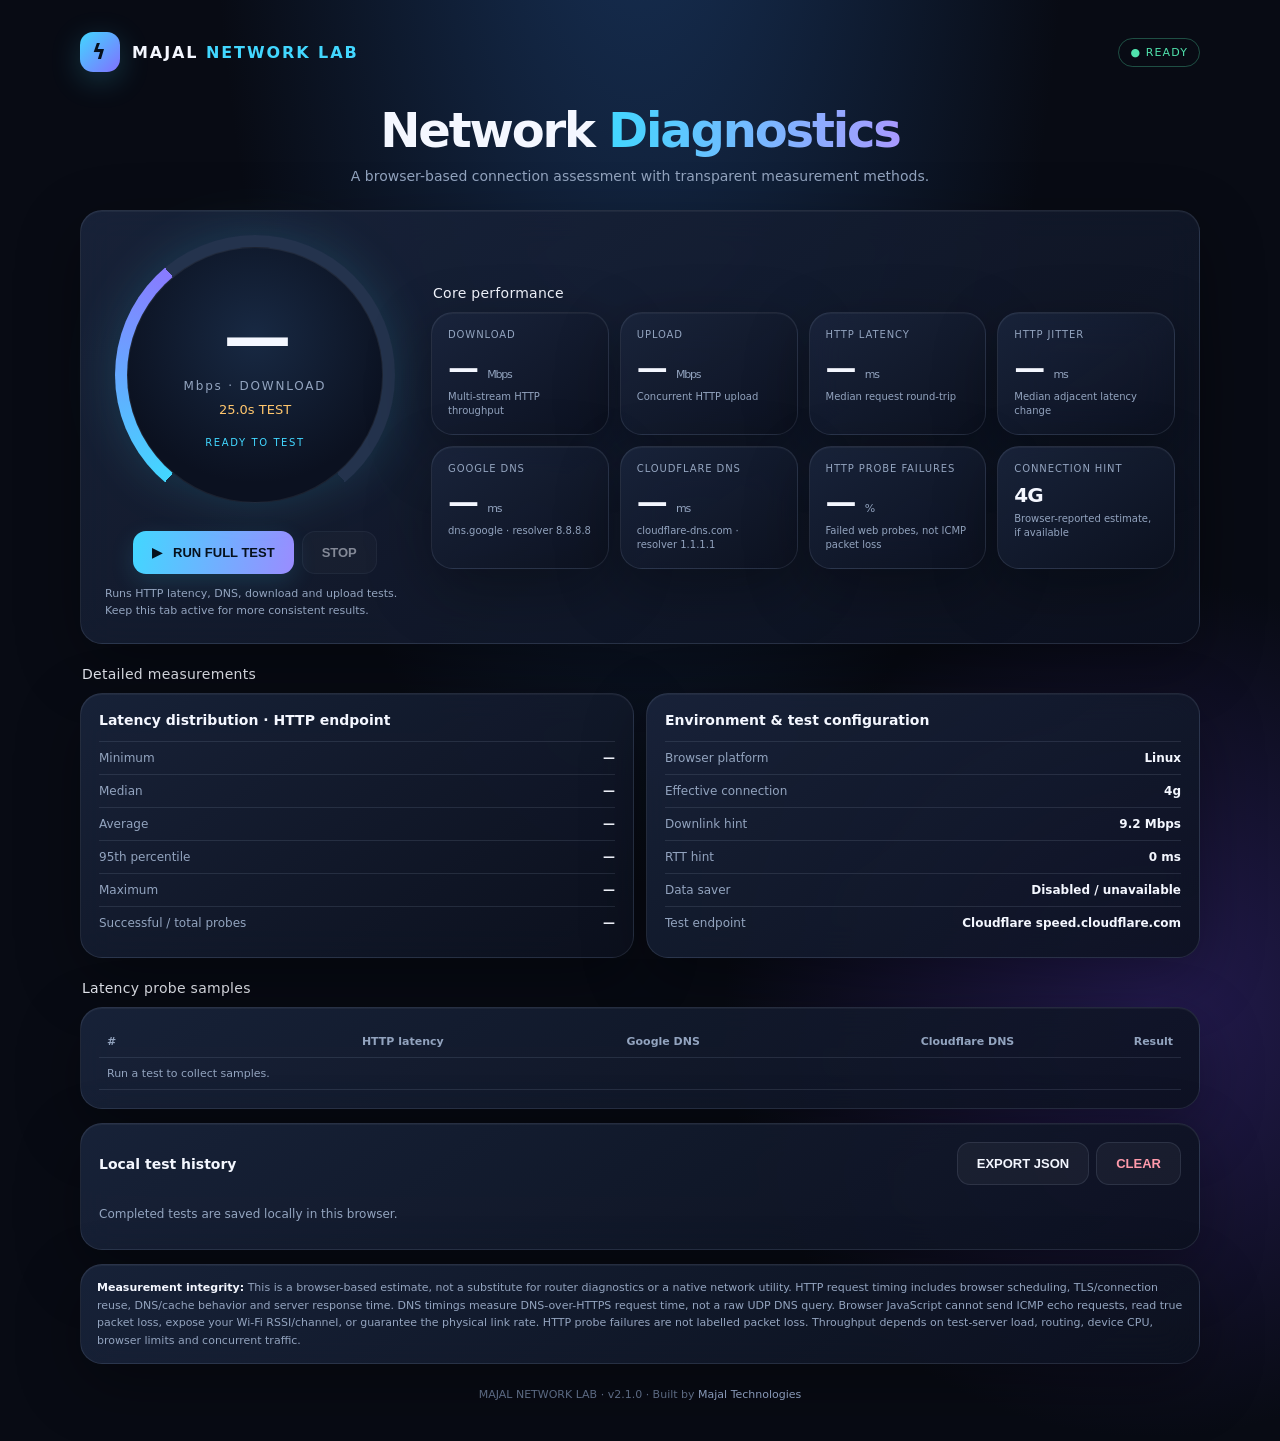
==== index.html @ b17b20c8 "Set full network test duration to 25 seconds" ====
<!doctype html>
<html lang="en">
<head>
<meta charset="utf-8">
<meta name="viewport" content="width=device-width,initial-scale=1">
<meta name="theme-color" content="#080b14">
<meta name="description" content="Advanced browser-based network diagnostics: throughput, HTTP latency, jitter, DNS response time and connection quality.">
<title>Majal Speedtest — Network Diagnostics</title>
<style>
:root{color-scheme:dark;--bg:#080b14;--panel:rgba(18,25,43,.82);--line:rgba(148,163,184,.16);--muted:#93a4bf;--white:#f4f7ff;--cyan:#42d7ff;--purple:#9b8cff;--green:#50e3ad;--amber:#ffc66d;--red:#ff7188}
*{box-sizing:border-box}body{margin:0;min-height:100vh;background:radial-gradient(ellipse at 50% -20%,#18335a 0,transparent 48%),radial-gradient(circle at 90% 70%,#241b50 0,transparent 28%),var(--bg);font-family:Inter,ui-sans-serif,system-ui,-apple-system,Segoe UI,sans-serif;color:var(--white);padding:24px 16px 40px}
main{max-width:1120px;margin:auto}.top{display:flex;align-items:center;justify-content:space-between;gap:16px;margin:8px 0 30px}.brand{display:flex;align-items:center;gap:12px;font-weight:850;letter-spacing:.12em}.logo{width:40px;height:40px;border-radius:13px;display:grid;place-items:center;background:linear-gradient(135deg,#42d7ff,#8170ff);color:#07101c;font-size:21px;box-shadow:0 8px 30px #42d7ff35}.status{font-size:11px;color:var(--green);border:1px solid #50e3ad50;border-radius:99px;padding:7px 11px;letter-spacing:.1em}
h1{text-align:center;font-size:clamp(28px,5vw,48px);letter-spacing:-.045em;margin:0}.sub{text-align:center;color:var(--muted);margin:10px 0 26px;font-size:14px}.glass{background:linear-gradient(145deg,rgba(26,37,61,.88),rgba(12,17,31,.86));border:1px solid var(--line);border-radius:22px;box-shadow:0 20px 65px #0005,inset 0 1px #ffffff0b;backdrop-filter:blur(18px)}
.hero{padding:24px;display:grid;grid-template-columns:300px 1fr;gap:26px;align-items:center}.meter-wrap{display:grid;place-items:center}.meter{width:min(100%,280px);aspect-ratio:1;border-radius:50%;padding:12px;background:conic-gradient(from 220deg,#42d7ff 0deg,#897aff 100deg,#24334d 100deg 280deg,transparent 280deg);position:relative;filter:drop-shadow(0 0 24px #42d7ff28)}.meter:before{content:"";position:absolute;inset:12px;border-radius:50%;background:radial-gradient(circle at 50% 35%,#182943,#0b1120 70%);border:1px solid #ffffff12}.meter-inner{position:absolute;inset:0;display:flex;flex-direction:column;align-items:center;justify-content:center;z-index:1}.speed{font-size:clamp(48px,8vw,68px);font-weight:800;letter-spacing:-.07em;line-height:1;font-variant-numeric:tabular-nums}.unit{color:var(--muted);font-size:12px;margin-top:8px;letter-spacing:.15em}.phase{color:var(--cyan);font-size:10px;letter-spacing:.16em;margin-top:20px;text-transform:uppercase}
button{border:0;cursor:pointer;border-radius:13px;padding:13px 19px;font-weight:800;font-size:13px;color:#06111d;background:linear-gradient(100deg,#42d7ff,#9a8cff);box-shadow:0 8px 25px #42d7ff24;transition:transform .2s,filter .2s}button:hover{transform:translateY(-2px);filter:brightness(1.08)}button:disabled{opacity:.5;cursor:wait;transform:none}.secondary{background:#ffffff0b;color:var(--white);border:1px solid var(--line);box-shadow:none}.danger{color:#ff9aab}.controls{text-align:center;margin-top:16px;display:flex;gap:8px;justify-content:center;flex-wrap:wrap}.hint{color:var(--muted);font-size:11px;margin-top:11px;line-height:1.55;max-width:300px}
.progress{height:5px;background:#ffffff10;border-radius:20px;overflow:hidden;margin-top:14px;display:none}.progress>i{display:block;height:100%;width:0;background:linear-gradient(90deg,var(--cyan),var(--purple));transition:width .15s}
.section-title{font-size:14px;margin:22px 2px 11px;letter-spacing:.02em}.metrics{display:grid;grid-template-columns:repeat(4,1fr);gap:11px}.metric{padding:16px}.metric-label{color:var(--muted);font-size:10px;letter-spacing:.09em;text-transform:uppercase}.metric-value{font-size:clamp(22px,3vw,31px);font-weight:760;letter-spacing:-.04em;margin-top:9px;font-variant-numeric:tabular-nums}.metric-unit{font-size:11px;color:var(--muted);font-weight:500}.metric-note{font-size:10px;color:var(--muted);margin-top:5px;line-height:1.4}
.grid2{display:grid;grid-template-columns:1fr 1fr;gap:12px}.panel{padding:18px}.panel h2{font-size:14px;margin:0 0 13px}.stat-row{display:flex;justify-content:space-between;gap:12px;padding:9px 0;border-top:1px solid var(--line);font-size:12px}.stat-row span{color:var(--muted)}.stat-row strong{text-align:right;font-variant-numeric:tabular-nums}
.table-wrap{overflow-x:auto}.samples{width:100%;border-collapse:collapse;font-size:11px;white-space:nowrap}.samples th,.samples td{text-align:right;padding:9px 8px;border-bottom:1px solid var(--line)}.samples th:first-child,.samples td:first-child{text-align:left}.samples th{color:var(--muted);font-weight:600}
.history{margin-top:14px;padding:18px}.history-head{display:flex;justify-content:space-between;align-items:center;gap:12px;margin-bottom:12px}.history h2{font-size:14px;margin:0}.history-row{display:grid;grid-template-columns:1.5fr repeat(4,1fr);gap:8px;padding:10px 0;border-top:1px solid var(--line);font-size:11px;color:var(--muted)}.history-row strong{color:var(--white);font-weight:650}.empty{color:var(--muted);font-size:12px;padding:10px 0}
.notice{padding:14px 16px;margin-top:14px;color:var(--muted);font-size:11px;line-height:1.6}.notice strong{color:var(--white)}footer{text-align:center;color:#687894;font-size:11px;margin-top:24px}footer a{color:#9baed0;text-decoration:none}
@media(max-width:820px){.hero{grid-template-columns:1fr}.meter{width:min(72vw,260px)}.metrics{grid-template-columns:repeat(2,1fr)}}@media(max-width:580px){body{padding:16px 11px 28px}.top{margin-bottom:22px}.hero{padding:18px 12px}.grid2{grid-template-columns:1fr}.history-row{grid-template-columns:1.2fr repeat(2,1fr)}.history-row span:nth-child(n+4){display:none}.metric{padding:13px}.status{font-size:9px}}
</style>
</head>
<body>
<main>
<header class="top"><div class="brand"><div class="logo">ϟ</div><span>MAJAL <span style="color:var(--cyan)">NETWORK LAB</span></span></div><div class="status" id="systemStatus">● READY</div></header>
<h1>Network <span style="background:linear-gradient(90deg,#42d7ff,#a99aff);background-clip:text;color:transparent">Diagnostics</span></h1>
<p class="sub">A browser-based connection assessment with transparent measurement methods.</p>
<section class="glass hero">
 <div class="meter-wrap"><div class="meter"><div class="meter-inner"><div class="speed" id="mainSpeed">—</div><div class="unit">Mbps · DOWNLOAD</div><div id="timerDisplay" style="font-size:13px;color:var(--amber);margin-top:9px;font-variant-numeric:tabular-nums">25.0s TEST</div><div class="phase" id="phase">READY TO TEST</div></div></div>
 <div class="controls"><button id="startBtn">▶ &nbsp; RUN FULL TEST</button><button class="secondary" id="stopBtn" disabled>STOP</button></div><div class="progress" id="progress"><i id="progressBar"></i></div><div class="hint" id="hint">Runs HTTP latency, DNS, download and upload tests. Keep this tab active for more consistent results.</div></div>
 <div><div class="section-title" style="margin-top:0">Core performance</div><div class="metrics">
  <div class="glass metric"><div class="metric-label">Download</div><div class="metric-value" id="download">— <span class="metric-unit">Mbps</span></div><div class="metric-note">Multi-stream HTTP throughput</div></div>
  <div class="glass metric"><div class="metric-label">Upload</div><div class="metric-value" id="upload">— <span class="metric-unit">Mbps</span></div><div class="metric-note">Concurrent HTTP upload</div></div>
  <div class="glass metric"><div class="metric-label">HTTP latency</div><div class="metric-value" id="latency">— <span class="metric-unit">ms</span></div><div class="metric-note">Median request round-trip</div></div>
  <div class="glass metric"><div class="metric-label">HTTP jitter</div><div class="metric-value" id="jitter">— <span class="metric-unit">ms</span></div><div class="metric-note">Median adjacent latency change</div></div>
  <div class="glass metric"><div class="metric-label">Google DNS</div><div class="metric-value" id="googleDns">— <span class="metric-unit">ms</span></div><div class="metric-note">dns.google · resolver 8.8.8.8</div></div>
  <div class="glass metric"><div class="metric-label">Cloudflare DNS</div><div class="metric-value" id="cloudDns">— <span class="metric-unit">ms</span></div><div class="metric-note">cloudflare-dns.com · resolver 1.1.1.1</div></div>
  <div class="glass metric"><div class="metric-label">HTTP probe failures</div><div class="metric-value" id="probeLoss">— <span class="metric-unit">%</span></div><div class="metric-note">Failed web probes, not ICMP packet loss</div></div>
  <div class="glass metric"><div class="metric-label">Connection hint</div><div class="metric-value" id="connection" style="font-size:20px">—</div><div class="metric-note">Browser-reported estimate, if available</div></div>
 </div></div>
</section>
<div class="section-title">Detailed measurements</div>
<div class="grid2">
 <section class="glass panel"><h2>Latency distribution · HTTP endpoint</h2>
  <div class="stat-row"><span>Minimum</span><strong id="latMin">—</strong></div><div class="stat-row"><span>Median</span><strong id="latMedian">—</strong></div><div class="stat-row"><span>Average</span><strong id="latAvg">—</strong></div><div class="stat-row"><span>95th percentile</span><strong id="latP95">—</strong></div><div class="stat-row"><span>Maximum</span><strong id="latMax">—</strong></div><div class="stat-row"><span>Successful / total probes</span><strong id="probeCount">—</strong></div>
 </section>
 <section class="glass panel"><h2>Environment & test configuration</h2>
  <div class="stat-row"><span>Browser platform</span><strong id="platform">—</strong></div><div class="stat-row"><span>Effective connection</span><strong id="effectiveType">—</strong></div><div class="stat-row"><span>Downlink hint</span><strong id="downlinkHint">—</strong></div><div class="stat-row"><span>RTT hint</span><strong id="rttHint">—</strong></div><div class="stat-row"><span>Data saver</span><strong id="saveData">—</strong></div><div class="stat-row"><span>Test endpoint</span><strong>Cloudflare speed.cloudflare.com</strong></div>
 </section>
</div>
<div class="section-title">Latency probe samples</div>
<section class="glass panel table-wrap"><table class="samples"><thead><tr><th>#</th><th>HTTP latency</th><th>Google DNS</th><th>Cloudflare DNS</th><th>Result</th></tr></thead><tbody id="sampleRows"><tr><td colspan="5" style="text-align:left;color:var(--muted)">Run a test to collect samples.</td></tr></tbody></table></section>
<section class="glass history"><div class="history-head"><h2>Local test history</h2><div style="display:flex;gap:7px;flex-wrap:wrap"><button class="secondary" id="exportBtn">EXPORT JSON</button><button class="secondary danger" id="clearHistory">CLEAR</button></div></div><div id="historyList" class="empty">Completed tests are saved locally in this browser.</div></section>
<div class="glass notice"><strong>Measurement integrity:</strong> This is a browser-based estimate, not a substitute for router diagnostics or a native network utility. HTTP request timing includes browser scheduling, TLS/connection reuse, DNS/cache behavior and server response time. DNS timings measure DNS-over-HTTPS request time, not a raw UDP DNS query. Browser JavaScript cannot send ICMP echo requests, read true packet loss, expose your Wi-Fi RSSI/channel, or guarantee the physical link rate. HTTP probe failures are not labelled packet loss. Throughput depends on test-server load, routing, device CPU, browser limits and concurrent traffic.</div>
<footer>MAJAL NETWORK LAB · v2.1.0 · Built by <a href="https://github.com/Burhanuddin-Majal-1">Majal Technologies</a></footer>
</main>
<script>
'use strict';
const $=id=>document.getElementById(id);
const CF='https://speed.cloudflare.com';
const GOOGLE='https://dns.google/resolve?name=google.com&type=A';
const CLOUDFLARE_DNS='https://cloudflare-dns.com/dns-query?name=google.com&type=A';
const HISTORY_KEY='majal-speedtest-history-v2';
let activeController=null, running=false, latestReport=null;
const number=n=>Number.isFinite(n)?(n>=100?n.toFixed(0):n.toFixed(2)):'—';
const ms=n=>Number.isFinite(n)?number(n)+' ms':'—';
function metric(id,n,unit){$(id).innerHTML=number(n)+' <span class="metric-unit">'+unit+'</span>'}
function setPhase(s){$('phase').textContent=s}
function setProgress(p){$('progress').style.display='block';$('progressBar').style.width=Math.max(0,Math.min(100,p))+'%'}
function percentile(values,p){if(!values.length)return NaN;const a=[...values].sort((x,y)=>x-y);const pos=(a.length-1)*p;const lo=Math.floor(pos),hi=Math.ceil(pos);return a[lo]+(a[hi]-a[lo])*(pos-lo)}
function stats(values){if(!values.length)return {min:NaN,median:NaN,avg:NaN,p95:NaN,max:NaN};return {min:Math.min(...values),median:percentile(values,.5),avg:values.reduce((a,b)=>a+b,0)/values.length,p95:percentile(values,.95),max:Math.max(...values)}}
function jitterOf(values){if(values.length<2)return NaN;const diffs=values.slice(1).map((v,i)=>Math.abs(v-values[i]));return percentile(diffs,.5)}
function timeoutSignal(parent,msLimit){const c=new AbortController();const t=setTimeout(()=>c.abort(new Error('Request timed out')),msLimit);if(parent){if(parent.aborted)c.abort(parent.reason);else parent.addEventListener('abort',()=>c.abort(parent.reason),{once:true})}return {signal:c.signal,clear:()=>clearTimeout(t)}}
async function timedFetch(url,options={},parentSignal=null,limit=12000){const guard=timeoutSignal(parentSignal,limit);const start=performance.now();try{const response=await fetch(url,{...options,signal:guard.signal,cache:'no-store'});return {response,elapsed:performance.now()-start}}finally{guard.clear()}}
async function httpProbe(signal){const {response,elapsed}=await timedFetch(CF+'/__down?bytes=0&cacheBust='+crypto.randomUUID(),{},signal,10000);if(!response.ok)throw new Error('HTTP probe returned '+response.status);await response.arrayBuffer();return elapsed}
async function dnsProbe(base,signal){const headers=base===CLOUDFLARE_DNS?{'Accept':'application/dns-json'}:{'Accept':'application/dns-json'};const url=base+'&random='+crypto.randomUUID();const {response,elapsed}=await timedFetch(url,{headers},signal,12000);if(!response.ok)throw new Error('DNS-over-HTTPS returned '+response.status);const data=await response.json();if(typeof data.Status!=='number'&& !Array.isArray(data.Answer))throw new Error('Invalid DNS response');return elapsed}
const TEST_PLAN=[{name:'LATENCY + DNS',ms:5000,progress:20},{name:'DOWNLOAD',ms:10000,progress:60},{name:'UPLOAD',ms:10000,progress:100}];
function delay(ms,signal){return new Promise((resolve,reject)=>{const timer=setTimeout(resolve,ms);if(signal){if(signal.aborted){clearTimeout(timer);reject(signal.reason||new Error('Stopped'))}else signal.addEventListener('abort',()=>{clearTimeout(timer);reject(signal.reason||new Error('Stopped'))},{once:true})}})}
async function fixedWindow(ms,parentSignal,task){
 const phaseController=new AbortController();
 const onParentAbort=()=>phaseController.abort(parentSignal.reason||new Error('Stopped'));
 if(parentSignal.aborted)onParentAbort();else parentSignal.addEventListener('abort',onParentAbort,{once:true});
 const started=performance.now(),deadline=started+ms;
 const work=Promise.resolve().then(()=>task(phaseController.signal,deadline));
 let workError=null,workResult=null;
 work.then(v=>{workResult=v},e=>{workError=e});
 try{await delay(ms,parentSignal)}catch(e){phaseController.abort(e);parentSignal.removeEventListener('abort',onParentAbort);throw e}
 phaseController.abort(new Error('Measurement window ended'));
 await Promise.race([work.then(()=>{},e=>{workError=e}),delay(1200).catch(()=>{})]);
 parentSignal.removeEventListener('abort',onParentAbort);
 if(workError&&!phaseController.signal.aborted)throw workError;
 return {result:workResult,elapsed:performance.now()-started,deadline};
}
async function latencyWindow(signal,deadline){
 const rows=[],http=[],google=[],cloudflare=[];let attempted=0,failed=0,index=0;
 while(performance.now()<deadline&&!signal.aborted){
  const row={index:++index,http:NaN,google:NaN,cloudflare:NaN,ok:true};attempted++;
  try{row.http=await httpProbe(signal);http.push(row.http)}catch(e){if(signal.aborted)break;row.ok=false;failed++}
  if(signal.aborted||performance.now()>=deadline){rows.push(row);break}
  if(index%2===1){try{row.google=await dnsProbe(GOOGLE,signal);google.push(row.google)}catch(e){if(signal.aborted)break}}
  else{try{row.cloudflare=await dnsProbe(CLOUDFLARE_DNS,signal);cloudflare.push(row.cloudflare)}catch(e){if(signal.aborted)break}}
  rows.push(row);setProgress(5+Math.min(1,(performance.now()-(deadline-5000))/5000)*15);
  $('hint').textContent='Collecting HTTP and DNS samples · '+rows.length+' completed';
 }
 return {rows,http,google,cloudflare,failed,total:attempted};
}
async function downloadWindow(signal){
 const streams=3;let received=0,last=performance.now(),lastBytes=0;
 const tasks=Array.from({length:streams},async()=>{
  const response=await fetch(CF+'/__down?bytes=1000000000&cacheBust='+crypto.randomUUID(),{cache:'no-store',signal});
  if(!response.ok)throw new Error('Download endpoint returned '+response.status);
  if(!response.body)throw new Error('Streaming response unavailable');
  const reader=response.body.getReader();
  try{while(!signal.aborted){const {done,value}=await reader.read();if(done)break;received+=value.byteLength;const now=performance.now();if(now-last>=200){$('mainSpeed').textContent=number((received-lastBytes)*8/(now-last)/1000);last=now;lastBytes=received;}}}
  finally{if(signal.aborted)try{await reader.cancel()}catch{}}
 });
 const results=await Promise.allSettled(tasks);
 const errors=results.filter(x=>x.status==='rejected');
 if(errors.length===streams)throw errors[0].reason;
 return {mbps:received*8/10_000_000,bytes:received,seconds:10,streams,partial:true};
}
async function uploadWindow(signal){
 const streams=3,chunkBytes=256_000;let acknowledged=0;
 const payload=new Blob([new Uint8Array(chunkBytes)]);
 const tasks=Array.from({length:streams},async()=>{
  while(!signal.aborted){
   const response=await fetch(CF+'/__up?cacheBust='+crypto.randomUUID(),{method:'POST',body:payload,cache:'no-store',signal});
   if(!response.ok)throw new Error('Upload endpoint returned '+response.status);
   await response.arrayBuffer();acknowledged+=chunkBytes;
  }
 });
 const results=await Promise.allSettled(tasks);
 const errors=results.filter(x=>x.status==='rejected'&&!signal.aborted);
 if(errors.length===streams)throw errors[0].reason;
 return {mbps:acknowledged*8/10_000_000,bytes:acknowledged,seconds:10,streams,partial:true};
}
function updateEnvironment(){const c=navigator.connection||navigator.mozConnection||navigator.webkitConnection;$('platform').textContent=navigator.userAgentData?.platform||navigator.platform||'Not exposed';$('effectiveType').textContent=c?.effectiveType||'Not exposed';$('downlinkHint').textContent=Number.isFinite(c?.downlink)?c.downlink+' Mbps':'Not exposed';$('rttHint').textContent=Number.isFinite(c?.rtt)?c.rtt+' ms':'Not exposed';$('saveData').textContent=c?.saveData?'Enabled':'Disabled / unavailable';$('connection').textContent=c?.effectiveType?.toUpperCase()||'Unavailable';}
function renderSamples(rows){$('sampleRows').replaceChildren();rows.forEach(r=>{const tr=document.createElement('tr');[r.index,Number.isFinite(r.http)?ms(r.http):'Failed',Number.isFinite(r.google)?ms(r.google):'—',Number.isFinite(r.cloudflare)?ms(r.cloudflare):'—',r.ok?'OK':'HTTP error'].forEach(v=>{const td=document.createElement('td');td.textContent=v;tr.append(td)});$('sampleRows').append(tr)});}
function safeHistory(){try{const v=JSON.parse(localStorage.getItem(HISTORY_KEY)||'[]');return Array.isArray(v)?v.filter(x=>x&&typeof x.date==='string').slice(0,10):[]}catch{return []}}
function renderHistory(){const list=safeHistory();$('historyList').replaceChildren();if(!list.length){$('historyList').textContent='Completed tests are saved locally in this browser.';return}list.forEach(x=>{const row=document.createElement('div');row.className='history-row';[x.date,number(x.download)+' Mbps',number(x.upload)+' Mbps',ms(x.latency),number(x.probeFailureRate)+'% failed'].forEach((v,i)=>{const el=document.createElement(i?'strong':'span');el.textContent=v;row.append(el)});$('historyList').append(row)})}
function saveReport(report){const list=safeHistory();list.unshift({date:new Date().toLocaleString(),download:report.download.mbps,upload:report.upload.mbps,latency:report.httpStats.median,probeFailureRate:report.probeFailureRate});try{localStorage.setItem(HISTORY_KEY,JSON.stringify(list.slice(0,10)))}catch{}renderHistory()}
function renderReport(r){metric('download',r.download.mbps,'Mbps');metric('upload',r.upload.mbps,'Mbps');metric('latency',r.httpStats.median,'ms');metric('jitter',r.httpJitter,'ms');metric('googleDns',r.googleStats.median,'ms');metric('cloudDns',r.cloudflareStats.median,'ms');metric('probeLoss',r.probeFailureRate,'%');$('latMin').textContent=ms(r.httpStats.min);$('latMedian').textContent=ms(r.httpStats.median);$('latAvg').textContent=ms(r.httpStats.avg);$('latP95').textContent=ms(r.httpStats.p95);$('latMax').textContent=ms(r.httpStats.max);$('probeCount').textContent=(r.httpStats.samples)+' / '+r.probes.total;$('probeCount').textContent=(r.probes.total-r.probes.failed)+' / '+r.probes.total;renderSamples(r.probes.rows)}
function makeReport(probes,download,upload){const httpStats=stats(probes.http),googleStats=stats(probes.google),cloudflareStats=stats(probes.cloudflare);return {timestamp:new Date().toISOString(),download,upload,httpStats:{...httpStats,samples:probes.http.length},googleStats,cloudflareStats,httpJitter:jitterOf(probes.http),probeFailureRate:probes.failed/probes.total*100,probes:{...probes}}}
async function run(){
 if(running)return;
 running=true;activeController=new AbortController();const signal=activeController.signal;
 const testStarted=performance.now(),testDeadline=testStarted+25000;
 $('startBtn').disabled=true;$('stopBtn').disabled=false;$('systemStatus').textContent='● TESTING';$('systemStatus').style.color='var(--amber)';
 $('hint').textContent='Fixed 25-second test: 5s latency/DNS, 10s download, 10s upload.';$('mainSpeed').textContent='—';setProgress(0);
 let probes={rows:[],http:[],google:[],cloudflare:[],failed:0,total:0},download={mbps:NaN,bytes:0,seconds:10,streams:3},upload={mbps:NaN,bytes:0,seconds:10,streams:3};
 const countdown=()=>{if(!running)return;const remaining=Math.max(0,(testDeadline-performance.now())/1000);$('timerDisplay').textContent=remaining.toFixed(1)+'s remaining';};
 const ticker=setInterval(countdown,50);
 try{
  setPhase('LATENCY + DNS');$('hint').textContent='Phase 1/3 · HTTP and DNS measurements (5 seconds)';
  const p=await fixedWindow(5000,signal,(phaseSignal,deadline)=>latencyWindow(phaseSignal,deadline));
  probes=p.result||probes;renderSamples(probes.rows);setProgress(20);
  const httpStats=stats(probes.http);metric('latency',httpStats.median,'ms');metric('jitter',jitterOf(probes.http),'ms');metric('googleDns',stats(probes.google).median,'ms');metric('cloudDns',stats(probes.cloudflare).median,'ms');metric('probeLoss',probes.total?probes.failed/probes.total*100:NaN,'%');
  $('latMin').textContent=ms(httpStats.min);$('latMedian').textContent=ms(httpStats.median);$('latAvg').textContent=ms(httpStats.avg);$('latP95').textContent=ms(httpStats.p95);$('latMax').textContent=ms(httpStats.max);$('probeCount').textContent=(probes.total-probes.failed)+' / '+probes.total;
  setPhase('DOWNLOAD');$('hint').textContent='Phase 2/3 · Measuring download for exactly 10 seconds';
  const d=await fixedWindow(10000,signal,(phaseSignal)=>downloadWindow(phaseSignal));download=d.result||download;metric('download',download.mbps,'Mbps');$('mainSpeed').textContent=number(download.mbps);setProgress(60);
  setPhase('UPLOAD');$('hint').textContent='Phase 3/3 · Measuring upload for exactly 10 seconds';
  const u=await fixedWindow(10000,signal,(phaseSignal)=>uploadWindow(phaseSignal));upload=u.result||upload;metric('upload',upload.mbps,'Mbps');setProgress(100);
  const remaining=testDeadline-performance.now();if(remaining>0)await delay(remaining,signal);
  const elapsed=(performance.now()-testStarted)/1000;
  latestReport=makeReport(probes,download,upload);latestReport.testDurationSeconds=elapsed;latestReport.targetDurationSeconds=25;latestReport.phasePlan=TEST_PLAN;
  saveReport(latestReport);setPhase('COMPLETE');$('timerDisplay').textContent='25.0s test window';$('hint').textContent='Completed 25-second measurement window. Export JSON for the full report.';$('systemStatus').textContent='● COMPLETE';$('systemStatus').style.color='var(--green)';
 }catch(e){
  setPhase(signal.aborted?'STOPPED':'TEST ERROR');$('hint').textContent=signal.aborted?'Test stopped before the 25-second window completed.':((e&&e.message)||'Unknown error')+'. Check browser permissions, connection and endpoint availability.';$('systemStatus').textContent=signal.aborted?'● STOPPED':'● ERROR';$('systemStatus').style.color='var(--red)';console.error(e)
 }finally{
  clearInterval(ticker);if(signal.aborted)$('timerDisplay').textContent='Test cancelled';
  running=false;activeController=null;$('startBtn').disabled=false;$('stopBtn').disabled=true;$('startBtn').textContent='↻ RUN FULL TEST';
 }
}
$('startBtn').addEventListener('click',run);$('stopBtn').addEventListener('click',()=>activeController?.abort(new Error('Stopped by user')));
$('clearHistory').addEventListener('click',()=>{localStorage.removeItem(HISTORY_KEY);renderHistory()});
$('exportBtn').addEventListener('click',()=>{if(!latestReport){$('hint').textContent='Run a test first to generate an exportable report.';return}const blob=new Blob([JSON.stringify(latestReport,null,2)],{type:'application/json'});const url=URL.createObjectURL(blob);const a=document.createElement('a');a.href=url;a.download='majal-network-report-'+new Date().toISOString().replace(/[:.]/g,'-')+'.json';a.click();URL.revokeObjectURL(url)});
updateEnvironment();renderHistory();
</script>
</body>
</html>
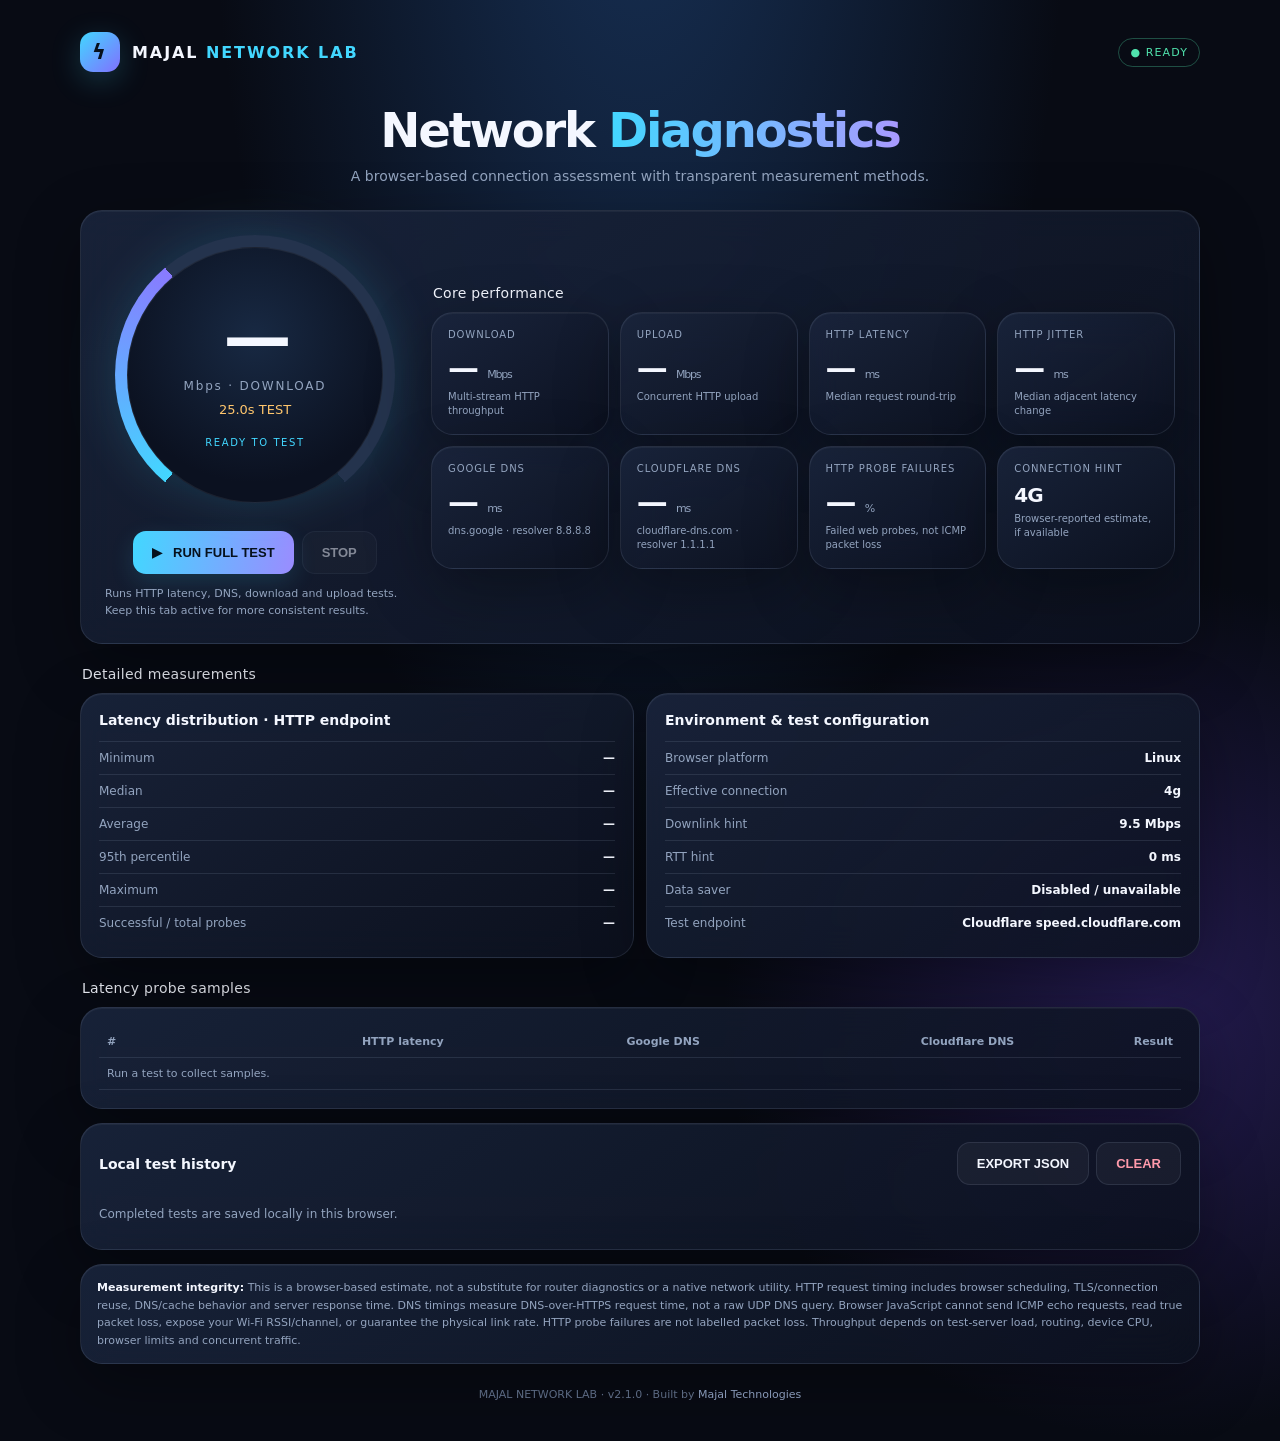
==== commit e370cffd: "Harden timed test phase cleanup" ====
--- a/index.html
+++ b/index.html
@@ -85,12 +85,12 @@
  const started=performance.now(),deadline=started+ms;
  const work=Promise.resolve().then(()=>task(phaseController.signal,deadline));
  let workError=null,workResult=null;
- work.then(v=>{workResult=v},e=>{workError=e});
+ work.then(v=>{workResult=v},e=>{if(!phaseController.signal.aborted)workError=e});
  try{await delay(ms,parentSignal)}catch(e){phaseController.abort(e);parentSignal.removeEventListener('abort',onParentAbort);throw e}
  phaseController.abort(new Error('Measurement window ended'));
- await Promise.race([work.then(()=>{},e=>{workError=e}),delay(1200).catch(()=>{})]);
+ await work.then(v=>{workResult=v},e=>{if(!phaseController.signal.aborted)workError=e});
  parentSignal.removeEventListener('abort',onParentAbort);
- if(workError&&!phaseController.signal.aborted)throw workError;
+ if(workError)throw workError;
  return {result:workResult,elapsed:performance.now()-started,deadline};
 }
 async function latencyWindow(signal,deadline){
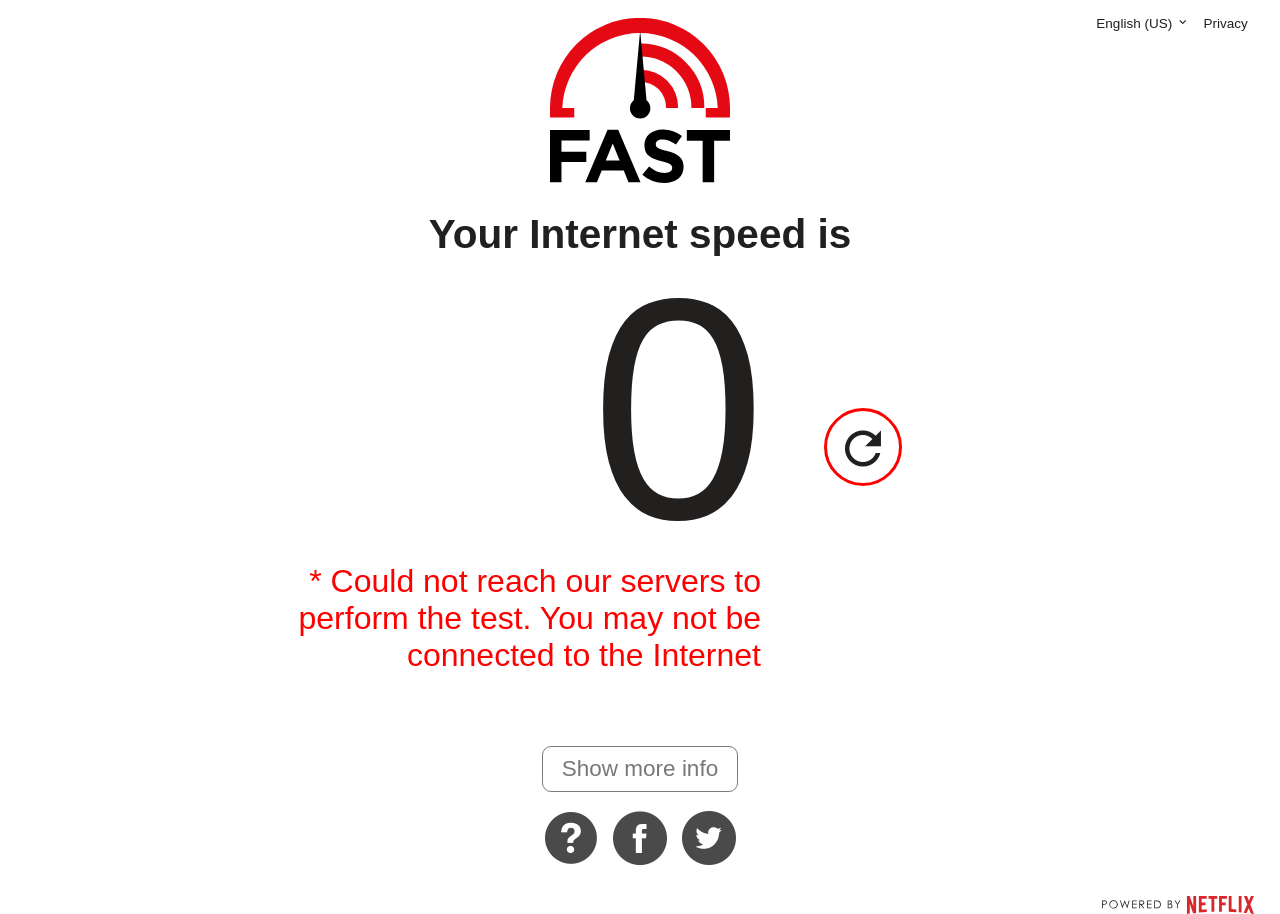
==== commit 04017990: "Rename fast.html to index.html" ====
--- a/index.html
+++ b/index.html
@@ -1,182 +1,335 @@
-<!doctype html>
-<html lang="en">
-<head>
-<meta charset="utf-8">
-<meta name="viewport" content="width=device-width,initial-scale=1">
-<meta name="theme-color" content="#080b14">
-<meta name="description" content="Advanced browser-based network diagnostics: throughput, HTTP latency, jitter, DNS response time and connection quality.">
-<title>Majal Speedtest — Network Diagnostics</title>
-<style>
-:root{color-scheme:dark;--bg:#080b14;--panel:rgba(18,25,43,.82);--line:rgba(148,163,184,.16);--muted:#93a4bf;--white:#f4f7ff;--cyan:#42d7ff;--purple:#9b8cff;--green:#50e3ad;--amber:#ffc66d;--red:#ff7188}
-*{box-sizing:border-box}body{margin:0;min-height:100vh;background:radial-gradient(ellipse at 50% -20%,#18335a 0,transparent 48%),radial-gradient(circle at 90% 70%,#241b50 0,transparent 28%),var(--bg);font-family:Inter,ui-sans-serif,system-ui,-apple-system,Segoe UI,sans-serif;color:var(--white);padding:24px 16px 40px}
-main{max-width:1120px;margin:auto}.top{display:flex;align-items:center;justify-content:space-between;gap:16px;margin:8px 0 30px}.brand{display:flex;align-items:center;gap:12px;font-weight:850;letter-spacing:.12em}.logo{width:40px;height:40px;border-radius:13px;display:grid;place-items:center;background:linear-gradient(135deg,#42d7ff,#8170ff);color:#07101c;font-size:21px;box-shadow:0 8px 30px #42d7ff35}.status{font-size:11px;color:var(--green);border:1px solid #50e3ad50;border-radius:99px;padding:7px 11px;letter-spacing:.1em}
-h1{text-align:center;font-size:clamp(28px,5vw,48px);letter-spacing:-.045em;margin:0}.sub{text-align:center;color:var(--muted);margin:10px 0 26px;font-size:14px}.glass{background:linear-gradient(145deg,rgba(26,37,61,.88),rgba(12,17,31,.86));border:1px solid var(--line);border-radius:22px;box-shadow:0 20px 65px #0005,inset 0 1px #ffffff0b;backdrop-filter:blur(18px)}
-.hero{padding:24px;display:grid;grid-template-columns:300px 1fr;gap:26px;align-items:center}.meter-wrap{display:grid;place-items:center}.meter{width:min(100%,280px);aspect-ratio:1;border-radius:50%;padding:12px;background:conic-gradient(from 220deg,#42d7ff 0deg,#897aff 100deg,#24334d 100deg 280deg,transparent 280deg);position:relative;filter:drop-shadow(0 0 24px #42d7ff28)}.meter:before{content:"";position:absolute;inset:12px;border-radius:50%;background:radial-gradient(circle at 50% 35%,#182943,#0b1120 70%);border:1px solid #ffffff12}.meter-inner{position:absolute;inset:0;display:flex;flex-direction:column;align-items:center;justify-content:center;z-index:1}.speed{font-size:clamp(48px,8vw,68px);font-weight:800;letter-spacing:-.07em;line-height:1;font-variant-numeric:tabular-nums}.unit{color:var(--muted);font-size:12px;margin-top:8px;letter-spacing:.15em}.phase{color:var(--cyan);font-size:10px;letter-spacing:.16em;margin-top:20px;text-transform:uppercase}
-button{border:0;cursor:pointer;border-radius:13px;padding:13px 19px;font-weight:800;font-size:13px;color:#06111d;background:linear-gradient(100deg,#42d7ff,#9a8cff);box-shadow:0 8px 25px #42d7ff24;transition:transform .2s,filter .2s}button:hover{transform:translateY(-2px);filter:brightness(1.08)}button:disabled{opacity:.5;cursor:wait;transform:none}.secondary{background:#ffffff0b;color:var(--white);border:1px solid var(--line);box-shadow:none}.danger{color:#ff9aab}.controls{text-align:center;margin-top:16px;display:flex;gap:8px;justify-content:center;flex-wrap:wrap}.hint{color:var(--muted);font-size:11px;margin-top:11px;line-height:1.55;max-width:300px}
-.progress{height:5px;background:#ffffff10;border-radius:20px;overflow:hidden;margin-top:14px;display:none}.progress>i{display:block;height:100%;width:0;background:linear-gradient(90deg,var(--cyan),var(--purple));transition:width .15s}
-.section-title{font-size:14px;margin:22px 2px 11px;letter-spacing:.02em}.metrics{display:grid;grid-template-columns:repeat(4,1fr);gap:11px}.metric{padding:16px}.metric-label{color:var(--muted);font-size:10px;letter-spacing:.09em;text-transform:uppercase}.metric-value{font-size:clamp(22px,3vw,31px);font-weight:760;letter-spacing:-.04em;margin-top:9px;font-variant-numeric:tabular-nums}.metric-unit{font-size:11px;color:var(--muted);font-weight:500}.metric-note{font-size:10px;color:var(--muted);margin-top:5px;line-height:1.4}
-.grid2{display:grid;grid-template-columns:1fr 1fr;gap:12px}.panel{padding:18px}.panel h2{font-size:14px;margin:0 0 13px}.stat-row{display:flex;justify-content:space-between;gap:12px;padding:9px 0;border-top:1px solid var(--line);font-size:12px}.stat-row span{color:var(--muted)}.stat-row strong{text-align:right;font-variant-numeric:tabular-nums}
-.table-wrap{overflow-x:auto}.samples{width:100%;border-collapse:collapse;font-size:11px;white-space:nowrap}.samples th,.samples td{text-align:right;padding:9px 8px;border-bottom:1px solid var(--line)}.samples th:first-child,.samples td:first-child{text-align:left}.samples th{color:var(--muted);font-weight:600}
-.history{margin-top:14px;padding:18px}.history-head{display:flex;justify-content:space-between;align-items:center;gap:12px;margin-bottom:12px}.history h2{font-size:14px;margin:0}.history-row{display:grid;grid-template-columns:1.5fr repeat(4,1fr);gap:8px;padding:10px 0;border-top:1px solid var(--line);font-size:11px;color:var(--muted)}.history-row strong{color:var(--white);font-weight:650}.empty{color:var(--muted);font-size:12px;padding:10px 0}
-.notice{padding:14px 16px;margin-top:14px;color:var(--muted);font-size:11px;line-height:1.6}.notice strong{color:var(--white)}footer{text-align:center;color:#687894;font-size:11px;margin-top:24px}footer a{color:#9baed0;text-decoration:none}
-@media(max-width:820px){.hero{grid-template-columns:1fr}.meter{width:min(72vw,260px)}.metrics{grid-template-columns:repeat(2,1fr)}}@media(max-width:580px){body{padding:16px 11px 28px}.top{margin-bottom:22px}.hero{padding:18px 12px}.grid2{grid-template-columns:1fr}.history-row{grid-template-columns:1.2fr repeat(2,1fr)}.history-row span:nth-child(n+4){display:none}.metric{padding:13px}.status{font-size:9px}}
-</style>
-</head>
-<body>
-<main>
-<header class="top"><div class="brand"><div class="logo">ϟ</div><span>MAJAL <span style="color:var(--cyan)">NETWORK LAB</span></span></div><div class="status" id="systemStatus">● READY</div></header>
-<h1>Network <span style="background:linear-gradient(90deg,#42d7ff,#a99aff);background-clip:text;color:transparent">Diagnostics</span></h1>
-<p class="sub">A browser-based connection assessment with transparent measurement methods.</p>
-<section class="glass hero">
- <div class="meter-wrap"><div class="meter"><div class="meter-inner"><div class="speed" id="mainSpeed">—</div><div class="unit">Mbps · DOWNLOAD</div><div id="timerDisplay" style="font-size:13px;color:var(--amber);margin-top:9px;font-variant-numeric:tabular-nums">25.0s TEST</div><div class="phase" id="phase">READY TO TEST</div></div></div>
- <div class="controls"><button id="startBtn">▶ &nbsp; RUN FULL TEST</button><button class="secondary" id="stopBtn" disabled>STOP</button></div><div class="progress" id="progress"><i id="progressBar"></i></div><div class="hint" id="hint">Runs HTTP latency, DNS, download and upload tests. Keep this tab active for more consistent results.</div></div>
- <div><div class="section-title" style="margin-top:0">Core performance</div><div class="metrics">
-  <div class="glass metric"><div class="metric-label">Download</div><div class="metric-value" id="download">— <span class="metric-unit">Mbps</span></div><div class="metric-note">Multi-stream HTTP throughput</div></div>
-  <div class="glass metric"><div class="metric-label">Upload</div><div class="metric-value" id="upload">— <span class="metric-unit">Mbps</span></div><div class="metric-note">Concurrent HTTP upload</div></div>
-  <div class="glass metric"><div class="metric-label">HTTP latency</div><div class="metric-value" id="latency">— <span class="metric-unit">ms</span></div><div class="metric-note">Median request round-trip</div></div>
-  <div class="glass metric"><div class="metric-label">HTTP jitter</div><div class="metric-value" id="jitter">— <span class="metric-unit">ms</span></div><div class="metric-note">Median adjacent latency change</div></div>
-  <div class="glass metric"><div class="metric-label">Google DNS</div><div class="metric-value" id="googleDns">— <span class="metric-unit">ms</span></div><div class="metric-note">dns.google · resolver 8.8.8.8</div></div>
-  <div class="glass metric"><div class="metric-label">Cloudflare DNS</div><div class="metric-value" id="cloudDns">— <span class="metric-unit">ms</span></div><div class="metric-note">cloudflare-dns.com · resolver 1.1.1.1</div></div>
-  <div class="glass metric"><div class="metric-label">HTTP probe failures</div><div class="metric-value" id="probeLoss">— <span class="metric-unit">%</span></div><div class="metric-note">Failed web probes, not ICMP packet loss</div></div>
-  <div class="glass metric"><div class="metric-label">Connection hint</div><div class="metric-value" id="connection" style="font-size:20px">—</div><div class="metric-note">Browser-reported estimate, if available</div></div>
- </div></div>
-</section>
-<div class="section-title">Detailed measurements</div>
-<div class="grid2">
- <section class="glass panel"><h2>Latency distribution · HTTP endpoint</h2>
-  <div class="stat-row"><span>Minimum</span><strong id="latMin">—</strong></div><div class="stat-row"><span>Median</span><strong id="latMedian">—</strong></div><div class="stat-row"><span>Average</span><strong id="latAvg">—</strong></div><div class="stat-row"><span>95th percentile</span><strong id="latP95">—</strong></div><div class="stat-row"><span>Maximum</span><strong id="latMax">—</strong></div><div class="stat-row"><span>Successful / total probes</span><strong id="probeCount">—</strong></div>
- </section>
- <section class="glass panel"><h2>Environment & test configuration</h2>
-  <div class="stat-row"><span>Browser platform</span><strong id="platform">—</strong></div><div class="stat-row"><span>Effective connection</span><strong id="effectiveType">—</strong></div><div class="stat-row"><span>Downlink hint</span><strong id="downlinkHint">—</strong></div><div class="stat-row"><span>RTT hint</span><strong id="rttHint">—</strong></div><div class="stat-row"><span>Data saver</span><strong id="saveData">—</strong></div><div class="stat-row"><span>Test endpoint</span><strong>Cloudflare speed.cloudflare.com</strong></div>
- </section>
-</div>
-<div class="section-title">Latency probe samples</div>
-<section class="glass panel table-wrap"><table class="samples"><thead><tr><th>#</th><th>HTTP latency</th><th>Google DNS</th><th>Cloudflare DNS</th><th>Result</th></tr></thead><tbody id="sampleRows"><tr><td colspan="5" style="text-align:left;color:var(--muted)">Run a test to collect samples.</td></tr></tbody></table></section>
-<section class="glass history"><div class="history-head"><h2>Local test history</h2><div style="display:flex;gap:7px;flex-wrap:wrap"><button class="secondary" id="exportBtn">EXPORT JSON</button><button class="secondary danger" id="clearHistory">CLEAR</button></div></div><div id="historyList" class="empty">Completed tests are saved locally in this browser.</div></section>
-<div class="glass notice"><strong>Measurement integrity:</strong> This is a browser-based estimate, not a substitute for router diagnostics or a native network utility. HTTP request timing includes browser scheduling, TLS/connection reuse, DNS/cache behavior and server response time. DNS timings measure DNS-over-HTTPS request time, not a raw UDP DNS query. Browser JavaScript cannot send ICMP echo requests, read true packet loss, expose your Wi-Fi RSSI/channel, or guarantee the physical link rate. HTTP probe failures are not labelled packet loss. Throughput depends on test-server load, routing, device CPU, browser limits and concurrent traffic.</div>
-<footer>MAJAL NETWORK LAB · v2.1.0 · Built by <a href="https://github.com/Burhanuddin-Majal-1">Majal Technologies</a></footer>
-</main>
-<script>
-'use strict';
-const $=id=>document.getElementById(id);
-const CF='https://speed.cloudflare.com';
-const GOOGLE='https://dns.google/resolve?name=google.com&type=A';
-const CLOUDFLARE_DNS='https://cloudflare-dns.com/dns-query?name=google.com&type=A';
-const HISTORY_KEY='majal-speedtest-history-v2';
-let activeController=null, running=false, latestReport=null;
-const number=n=>Number.isFinite(n)?(n>=100?n.toFixed(0):n.toFixed(2)):'—';
-const ms=n=>Number.isFinite(n)?number(n)+' ms':'—';
-function metric(id,n,unit){$(id).innerHTML=number(n)+' <span class="metric-unit">'+unit+'</span>'}
-function setPhase(s){$('phase').textContent=s}
-function setProgress(p){$('progress').style.display='block';$('progressBar').style.width=Math.max(0,Math.min(100,p))+'%'}
-function percentile(values,p){if(!values.length)return NaN;const a=[...values].sort((x,y)=>x-y);const pos=(a.length-1)*p;const lo=Math.floor(pos),hi=Math.ceil(pos);return a[lo]+(a[hi]-a[lo])*(pos-lo)}
-function stats(values){if(!values.length)return {min:NaN,median:NaN,avg:NaN,p95:NaN,max:NaN};return {min:Math.min(...values),median:percentile(values,.5),avg:values.reduce((a,b)=>a+b,0)/values.length,p95:percentile(values,.95),max:Math.max(...values)}}
-function jitterOf(values){if(values.length<2)return NaN;const diffs=values.slice(1).map((v,i)=>Math.abs(v-values[i]));return percentile(diffs,.5)}
-function timeoutSignal(parent,msLimit){const c=new AbortController();const t=setTimeout(()=>c.abort(new Error('Request timed out')),msLimit);if(parent){if(parent.aborted)c.abort(parent.reason);else parent.addEventListener('abort',()=>c.abort(parent.reason),{once:true})}return {signal:c.signal,clear:()=>clearTimeout(t)}}
-async function timedFetch(url,options={},parentSignal=null,limit=12000){const guard=timeoutSignal(parentSignal,limit);const start=performance.now();try{const response=await fetch(url,{...options,signal:guard.signal,cache:'no-store'});return {response,elapsed:performance.now()-start}}finally{guard.clear()}}
-async function httpProbe(signal){const {response,elapsed}=await timedFetch(CF+'/__down?bytes=0&cacheBust='+crypto.randomUUID(),{},signal,10000);if(!response.ok)throw new Error('HTTP probe returned '+response.status);await response.arrayBuffer();return elapsed}
-async function dnsProbe(base,signal){const headers=base===CLOUDFLARE_DNS?{'Accept':'application/dns-json'}:{'Accept':'application/dns-json'};const url=base+'&random='+crypto.randomUUID();const {response,elapsed}=await timedFetch(url,{headers},signal,12000);if(!response.ok)throw new Error('DNS-over-HTTPS returned '+response.status);const data=await response.json();if(typeof data.Status!=='number'&& !Array.isArray(data.Answer))throw new Error('Invalid DNS response');return elapsed}
-const TEST_PLAN=[{name:'LATENCY + DNS',ms:5000,progress:20},{name:'DOWNLOAD',ms:10000,progress:60},{name:'UPLOAD',ms:10000,progress:100}];
-function delay(ms,signal){return new Promise((resolve,reject)=>{const timer=setTimeout(resolve,ms);if(signal){if(signal.aborted){clearTimeout(timer);reject(signal.reason||new Error('Stopped'))}else signal.addEventListener('abort',()=>{clearTimeout(timer);reject(signal.reason||new Error('Stopped'))},{once:true})}})}
-async function fixedWindow(ms,parentSignal,task){
- const phaseController=new AbortController();
- const onParentAbort=()=>phaseController.abort(parentSignal.reason||new Error('Stopped'));
- if(parentSignal.aborted)onParentAbort();else parentSignal.addEventListener('abort',onParentAbort,{once:true});
- const started=performance.now(),deadline=started+ms;
- const work=Promise.resolve().then(()=>task(phaseController.signal,deadline));
- let workError=null,workResult=null;
- work.then(v=>{workResult=v},e=>{if(!phaseController.signal.aborted)workError=e});
- try{await delay(ms,parentSignal)}catch(e){phaseController.abort(e);parentSignal.removeEventListener('abort',onParentAbort);throw e}
- phaseController.abort(new Error('Measurement window ended'));
- await work.then(v=>{workResult=v},e=>{if(!phaseController.signal.aborted)workError=e});
- parentSignal.removeEventListener('abort',onParentAbort);
- if(workError)throw workError;
- return {result:workResult,elapsed:performance.now()-started,deadline};
-}
-async function latencyWindow(signal,deadline){
- const rows=[],http=[],google=[],cloudflare=[];let attempted=0,failed=0,index=0;
- while(performance.now()<deadline&&!signal.aborted){
-  const row={index:++index,http:NaN,google:NaN,cloudflare:NaN,ok:true};attempted++;
-  try{row.http=await httpProbe(signal);http.push(row.http)}catch(e){if(signal.aborted)break;row.ok=false;failed++}
-  if(signal.aborted||performance.now()>=deadline){rows.push(row);break}
-  if(index%2===1){try{row.google=await dnsProbe(GOOGLE,signal);google.push(row.google)}catch(e){if(signal.aborted)break}}
-  else{try{row.cloudflare=await dnsProbe(CLOUDFLARE_DNS,signal);cloudflare.push(row.cloudflare)}catch(e){if(signal.aborted)break}}
-  rows.push(row);setProgress(5+Math.min(1,(performance.now()-(deadline-5000))/5000)*15);
-  $('hint').textContent='Collecting HTTP and DNS samples · '+rows.length+' completed';
- }
- return {rows,http,google,cloudflare,failed,total:attempted};
-}
-async function downloadWindow(signal){
- const streams=3;let received=0,last=performance.now(),lastBytes=0;
- const tasks=Array.from({length:streams},async()=>{
-  const response=await fetch(CF+'/__down?bytes=1000000000&cacheBust='+crypto.randomUUID(),{cache:'no-store',signal});
-  if(!response.ok)throw new Error('Download endpoint returned '+response.status);
-  if(!response.body)throw new Error('Streaming response unavailable');
-  const reader=response.body.getReader();
-  try{while(!signal.aborted){const {done,value}=await reader.read();if(done)break;received+=value.byteLength;const now=performance.now();if(now-last>=200){$('mainSpeed').textContent=number((received-lastBytes)*8/(now-last)/1000);last=now;lastBytes=received;}}}
-  finally{if(signal.aborted)try{await reader.cancel()}catch{}}
- });
- const results=await Promise.allSettled(tasks);
- const errors=results.filter(x=>x.status==='rejected');
- if(errors.length===streams)throw errors[0].reason;
- return {mbps:received*8/10_000_000,bytes:received,seconds:10,streams,partial:true};
-}
-async function uploadWindow(signal){
- const streams=3,chunkBytes=256_000;let acknowledged=0;
- const payload=new Blob([new Uint8Array(chunkBytes)]);
- const tasks=Array.from({length:streams},async()=>{
-  while(!signal.aborted){
-   const response=await fetch(CF+'/__up?cacheBust='+crypto.randomUUID(),{method:'POST',body:payload,cache:'no-store',signal});
-   if(!response.ok)throw new Error('Upload endpoint returned '+response.status);
-   await response.arrayBuffer();acknowledged+=chunkBytes;
-  }
- });
- const results=await Promise.allSettled(tasks);
- const errors=results.filter(x=>x.status==='rejected'&&!signal.aborted);
- if(errors.length===streams)throw errors[0].reason;
- return {mbps:acknowledged*8/10_000_000,bytes:acknowledged,seconds:10,streams,partial:true};
-}
-function updateEnvironment(){const c=navigator.connection||navigator.mozConnection||navigator.webkitConnection;$('platform').textContent=navigator.userAgentData?.platform||navigator.platform||'Not exposed';$('effectiveType').textContent=c?.effectiveType||'Not exposed';$('downlinkHint').textContent=Number.isFinite(c?.downlink)?c.downlink+' Mbps':'Not exposed';$('rttHint').textContent=Number.isFinite(c?.rtt)?c.rtt+' ms':'Not exposed';$('saveData').textContent=c?.saveData?'Enabled':'Disabled / unavailable';$('connection').textContent=c?.effectiveType?.toUpperCase()||'Unavailable';}
-function renderSamples(rows){$('sampleRows').replaceChildren();rows.forEach(r=>{const tr=document.createElement('tr');[r.index,Number.isFinite(r.http)?ms(r.http):'Failed',Number.isFinite(r.google)?ms(r.google):'—',Number.isFinite(r.cloudflare)?ms(r.cloudflare):'—',r.ok?'OK':'HTTP error'].forEach(v=>{const td=document.createElement('td');td.textContent=v;tr.append(td)});$('sampleRows').append(tr)});}
-function safeHistory(){try{const v=JSON.parse(localStorage.getItem(HISTORY_KEY)||'[]');return Array.isArray(v)?v.filter(x=>x&&typeof x.date==='string').slice(0,10):[]}catch{return []}}
-function renderHistory(){const list=safeHistory();$('historyList').replaceChildren();if(!list.length){$('historyList').textContent='Completed tests are saved locally in this browser.';return}list.forEach(x=>{const row=document.createElement('div');row.className='history-row';[x.date,number(x.download)+' Mbps',number(x.upload)+' Mbps',ms(x.latency),number(x.probeFailureRate)+'% failed'].forEach((v,i)=>{const el=document.createElement(i?'strong':'span');el.textContent=v;row.append(el)});$('historyList').append(row)})}
-function saveReport(report){const list=safeHistory();list.unshift({date:new Date().toLocaleString(),download:report.download.mbps,upload:report.upload.mbps,latency:report.httpStats.median,probeFailureRate:report.probeFailureRate});try{localStorage.setItem(HISTORY_KEY,JSON.stringify(list.slice(0,10)))}catch{}renderHistory()}
-function renderReport(r){metric('download',r.download.mbps,'Mbps');metric('upload',r.upload.mbps,'Mbps');metric('latency',r.httpStats.median,'ms');metric('jitter',r.httpJitter,'ms');metric('googleDns',r.googleStats.median,'ms');metric('cloudDns',r.cloudflareStats.median,'ms');metric('probeLoss',r.probeFailureRate,'%');$('latMin').textContent=ms(r.httpStats.min);$('latMedian').textContent=ms(r.httpStats.median);$('latAvg').textContent=ms(r.httpStats.avg);$('latP95').textContent=ms(r.httpStats.p95);$('latMax').textContent=ms(r.httpStats.max);$('probeCount').textContent=(r.httpStats.samples)+' / '+r.probes.total;$('probeCount').textContent=(r.probes.total-r.probes.failed)+' / '+r.probes.total;renderSamples(r.probes.rows)}
-function makeReport(probes,download,upload){const httpStats=stats(probes.http),googleStats=stats(probes.google),cloudflareStats=stats(probes.cloudflare);return {timestamp:new Date().toISOString(),download,upload,httpStats:{...httpStats,samples:probes.http.length},googleStats,cloudflareStats,httpJitter:jitterOf(probes.http),probeFailureRate:probes.failed/probes.total*100,probes:{...probes}}}
-async function run(){
- if(running)return;
- running=true;activeController=new AbortController();const signal=activeController.signal;
- const testStarted=performance.now(),testDeadline=testStarted+25000;
- $('startBtn').disabled=true;$('stopBtn').disabled=false;$('systemStatus').textContent='● TESTING';$('systemStatus').style.color='var(--amber)';
- $('hint').textContent='Fixed 25-second test: 5s latency/DNS, 10s download, 10s upload.';$('mainSpeed').textContent='—';setProgress(0);
- let probes={rows:[],http:[],google:[],cloudflare:[],failed:0,total:0},download={mbps:NaN,bytes:0,seconds:10,streams:3},upload={mbps:NaN,bytes:0,seconds:10,streams:3};
- const countdown=()=>{if(!running)return;const remaining=Math.max(0,(testDeadline-performance.now())/1000);$('timerDisplay').textContent=remaining.toFixed(1)+'s remaining';};
- const ticker=setInterval(countdown,50);
- try{
-  setPhase('LATENCY + DNS');$('hint').textContent='Phase 1/3 · HTTP and DNS measurements (5 seconds)';
-  const p=await fixedWindow(5000,signal,(phaseSignal,deadline)=>latencyWindow(phaseSignal,deadline));
-  probes=p.result||probes;renderSamples(probes.rows);setProgress(20);
-  const httpStats=stats(probes.http);metric('latency',httpStats.median,'ms');metric('jitter',jitterOf(probes.http),'ms');metric('googleDns',stats(probes.google).median,'ms');metric('cloudDns',stats(probes.cloudflare).median,'ms');metric('probeLoss',probes.total?probes.failed/probes.total*100:NaN,'%');
-  $('latMin').textContent=ms(httpStats.min);$('latMedian').textContent=ms(httpStats.median);$('latAvg').textContent=ms(httpStats.avg);$('latP95').textContent=ms(httpStats.p95);$('latMax').textContent=ms(httpStats.max);$('probeCount').textContent=(probes.total-probes.failed)+' / '+probes.total;
-  setPhase('DOWNLOAD');$('hint').textContent='Phase 2/3 · Measuring download for exactly 10 seconds';
-  const d=await fixedWindow(10000,signal,(phaseSignal)=>downloadWindow(phaseSignal));download=d.result||download;metric('download',download.mbps,'Mbps');$('mainSpeed').textContent=number(download.mbps);setProgress(60);
-  setPhase('UPLOAD');$('hint').textContent='Phase 3/3 · Measuring upload for exactly 10 seconds';
-  const u=await fixedWindow(10000,signal,(phaseSignal)=>uploadWindow(phaseSignal));upload=u.result||upload;metric('upload',upload.mbps,'Mbps');setProgress(100);
-  const remaining=testDeadline-performance.now();if(remaining>0)await delay(remaining,signal);
-  const elapsed=(performance.now()-testStarted)/1000;
-  latestReport=makeReport(probes,download,upload);latestReport.testDurationSeconds=elapsed;latestReport.targetDurationSeconds=25;latestReport.phasePlan=TEST_PLAN;
-  saveReport(latestReport);setPhase('COMPLETE');$('timerDisplay').textContent='25.0s test window';$('hint').textContent='Completed 25-second measurement window. Export JSON for the full report.';$('systemStatus').textContent='● COMPLETE';$('systemStatus').style.color='var(--green)';
- }catch(e){
-  setPhase(signal.aborted?'STOPPED':'TEST ERROR');$('hint').textContent=signal.aborted?'Test stopped before the 25-second window completed.':((e&&e.message)||'Unknown error')+'. Check browser permissions, connection and endpoint availability.';$('systemStatus').textContent=signal.aborted?'● STOPPED':'● ERROR';$('systemStatus').style.color='var(--red)';console.error(e)
- }finally{
-  clearInterval(ticker);if(signal.aborted)$('timerDisplay').textContent='Test cancelled';
-  running=false;activeController=null;$('startBtn').disabled=false;$('stopBtn').disabled=true;$('startBtn').textContent='↻ RUN FULL TEST';
- }
-}
-$('startBtn').addEventListener('click',run);$('stopBtn').addEventListener('click',()=>activeController?.abort(new Error('Stopped by user')));
-$('clearHistory').addEventListener('click',()=>{localStorage.removeItem(HISTORY_KEY);renderHistory()});
-$('exportBtn').addEventListener('click',()=>{if(!latestReport){$('hint').textContent='Run a test first to generate an exportable report.';return}const blob=new Blob([JSON.stringify(latestReport,null,2)],{type:'application/json'});const url=URL.createObjectURL(blob);const a=document.createElement('a');a.href=url;a.download='majal-network-report-'+new Date().toISOString().replace(/[:.]/g,'-')+'.json';a.click();URL.revokeObjectURL(url)});
-updateEnvironment();renderHistory();
-</script>
-</body>
-</html>+<!DOCTYPE html PUBLIC "-//W3C//DTD HTML 4.01//EN" "http://www.w3.org/TR/html4/strict.dtd">
+<!-- htmllint id-class-style="dash" -->
+<!-- htmllint attr-name-style="dash" -->
+<!-- Generated by build/gen_html.js from app/index.template -->
+<html>
+    <head profile="http://www.w3.org/2005/10/profile">
+        <meta http-equiv="content-type" content="text/html; charset=UTF-8">
+        <meta charset="UTF-8">
+        <meta name="description" content="How fast is your download speed? In seconds, FAST.com&#39;s simple Internet speed test will estimate your ISP speed.">
+        <link href="https://fast.com" rel="canonical">
+
+        <link rel="alternate" hreflang="id" href="https://fast.com/id/" />
+        <link rel="alternate" hreflang="da" href="https://fast.com/da/" />
+        <link rel="alternate" hreflang="de" href="https://fast.com/de/" />
+        <link rel="alternate" hreflang="en-GB" href="https://fast.com/en/gb/" />
+        <link rel="alternate" hreflang="en" href="https://fast.com" />
+        <link rel="alternate" hreflang="es-ES" href="https://fast.com/es/es/" />
+        <link rel="alternate" hreflang="es" href="https://fast.com/es/" />
+        <link rel="alternate" hreflang="fr-CA" href="https://fast.com/fr/ca/" />
+        <link rel="alternate" hreflang="fr" href="https://fast.com/fr/" />
+        <link rel="alternate" hreflang="it" href="https://fast.com/it/" />
+        <link rel="alternate" hreflang="nl" href="https://fast.com/nl/" />
+        <link rel="alternate" hreflang="nb" href="https://fast.com/nb/" />
+        <link rel="alternate" hreflang="pl" href="https://fast.com/pl/" />
+        <link rel="alternate" hreflang="pt" href="https://fast.com/pt/" />
+        <link rel="alternate" hreflang="pt-PT" href="https://fast.com/pt/pt/" />
+        <link rel="alternate" hreflang="ro" href="https://fast.com/ro/" />
+        <link rel="alternate" hreflang="fi" href="https://fast.com/fi/" />
+        <link rel="alternate" hreflang="sv" href="https://fast.com/sv/" />
+        <link rel="alternate" hreflang="tr" href="https://fast.com/tr/" />
+        <link rel="alternate" hreflang="el" href="https://fast.com/el/" />
+        <link rel="alternate" hreflang="he" href="https://fast.com/he/" />
+        <link rel="alternate" hreflang="ar" href="https://fast.com/ar/" />
+        <link rel="alternate" hreflang="th" href="https://fast.com/th/" />
+        <link rel="alternate" hreflang="ko" href="https://fast.com/ko/" />
+        <link rel="alternate" hreflang="zh-CN" href="https://fast.com/zh/cn/" />
+        <link rel="alternate" hreflang="zh-TW" href="https://fast.com/zh/tw/" />
+        <link rel="alternate" hreflang="ja" href="https://fast.com/ja/" />
+        <link type="text/css" rel="stylesheet" href="/app-07ba96.css" media="all">
+        <link type="text/css" rel="stylesheet" href="/assets/fonts/oc-webfont.min.css" media="all">
+        <link rel="icon" type="image/png" href="/assets/favicons/favicon-96x96.png" />
+        <link rel="apple-touch-icon" sizes="57x57" href="/assets/favicons/apple-icon-57x57.png">
+        <link rel="apple-touch-icon" sizes="60x60" href="/assets/favicons/apple-icon-60x60.png">
+        <link rel="apple-touch-icon" sizes="72x72" href="/assets/favicons/apple-icon-72x72.png">
+        <link rel="apple-touch-icon" sizes="76x76" href="/assets/favicons/apple-icon-76x76.png">
+        <link rel="apple-touch-icon" sizes="114x114" href="/assets/favicons/apple-icon-114x114.png">
+        <link rel="apple-touch-icon" sizes="120x120" href="/assets/favicons/apple-icon-120x120.png">
+        <link rel="apple-touch-icon" sizes="144x144" href="/assets/favicons/apple-icon-144x144.png">
+        <link rel="apple-touch-icon" sizes="152x152" href="/assets/favicons/apple-icon-152x152.png">
+        <link rel="apple-touch-icon" sizes="180x180" href="/assets/favicons/apple-icon-180x180.png">
+        <link rel="icon" type="image/png" sizes="192x192"  href="/assets/favicons/android-icon-192x192.png">
+        <link rel="icon" type="image/png" sizes="32x32" href="/assets/favicons/favicon-32x32.png">
+        <link rel="icon" type="image/png" sizes="96x96" href="/assets/favicons/favicon-96x96.png">
+        <link rel="icon" type="image/png" sizes="16x16" href="/assets/favicons/favicon-16x16.png">
+        <link rel="icon" href="/assets/favicons/favicon.ico" type="image/x-icon" />
+        <link rel="shortcut icon" href="/assets/favicons/favicon.ico" type="image/x-icon" />
+        <link rel="manifest" href="/assets/favicons/manifest.json">
+        <meta name="msapplication-TileColor" content="#ffffff">
+        <meta name="msapplication-TileImage" content="/assets/favicons/ms-icon-144x144.png">
+        <meta name="theme-color" content="#ffffff">
+
+            <meta property="og:url"           content="https://fast.com/share/____share_shot___.html" />
+
+        <meta property="og:type"          content="website" />
+        <meta property="og:title"         content="Internet Speed Test" />
+        <meta property="og:description"   content="How fast is your download speed? In seconds, FAST.com&#39;s simple Internet speed test will estimate your ISP speed." />
+        <meta property="og:image"         content="https://fast.com/assets/share/fb_en_____share_shot___.png" />
+
+        <meta name="twitter:card" content="summary_large_image" />
+        <meta name="twitter:title" content="Internet Speed Test" />
+        <meta name="twitter:description" content="How fast is your download speed? In seconds, FAST.com&#39;s simple Internet speed test will estimate your ISP speed." />
+        <meta name="twitter:image" content="https://fast.com/assets/share/tw_en_____share_shot___.png" />
+        <title>Internet Speed Test | Fast.com</title>
+    </head>
+    <body language="en" localized="&#x2F;localized998559482.json">
+        <div class="wrapper">
+            <div class="logo-container">
+                <div role="img" aria-label="FAST.com logo" class="logo centered"></div>
+                <div class="language-selector-container" id="language-selector-container">
+                    <div class="privacy-link-container">
+                        <a class="privacy-link localized" href="http://help.netflix.com/legal/fastprivacy" id="privacy-link" loc-str="privacy">Privacy</a>
+                    </div>
+                    <div class="dropdown">
+                      <button id="language-selector-btn" class="dropbtn">English (US) <span class="oc-icon oc-icon-keyboard_arrow_down" id="language-selector-icon"></span></button>
+                      <div id="language-selector" class="dropdown-content">
+                                <a class="language-option" href="https://fast.com/id/" hreflang="id" language="id">Bahasa Indonesia</a>
+                                <a class="language-option" href="https://fast.com/da/" hreflang="da" language="da">Dansk</a>
+                                <a class="language-option" href="https://fast.com/de/" hreflang="de" language="de">Deutsch</a>
+                                <a class="language-option" href="https://fast.com/en/gb/" hreflang="en-GB" language="en-GB">English (UK)</a>
+                                <a class="language-option" href="https://fast.com" hreflang="en" language="en">English (US)</a>
+                                <a class="language-option" href="https://fast.com/es/es/" hreflang="es-ES" language="es-ES">Español (España)</a>
+                                <a class="language-option" href="https://fast.com/es/" hreflang="es" language="es">Español (Latinoamérica)</a>
+                                <a class="language-option" href="https://fast.com/fr/ca/" hreflang="fr-CA" language="fr-CA">Français (Canada)</a>
+                                <a class="language-option" href="https://fast.com/fr/" hreflang="fr" language="fr">Français (France)</a>
+                                <a class="language-option" href="https://fast.com/it/" hreflang="it" language="it">Italiano</a>
+                                <a class="language-option" href="https://fast.com/nl/" hreflang="nl" language="nl">Nederlands</a>
+                                <a class="language-option" href="https://fast.com/nb/" hreflang="nb" language="nb">Norsk bokmål</a>
+                                <a class="language-option" href="https://fast.com/pl/" hreflang="pl" language="pl">Polski</a>
+                                <a class="language-option" href="https://fast.com/pt/" hreflang="pt" language="pt">Português (Brasil)</a>
+                                <a class="language-option" href="https://fast.com/pt/pt/" hreflang="pt-PT" language="pt-PT">Português (Portugal)</a>
+                                <a class="language-option" href="https://fast.com/ro/" hreflang="ro" language="ro">Română</a>
+                                <a class="language-option" href="https://fast.com/fi/" hreflang="fi" language="fi">Suomi</a>
+                                <a class="language-option" href="https://fast.com/sv/" hreflang="sv" language="sv">Svenska</a>
+                                <a class="language-option" href="https://fast.com/tr/" hreflang="tr" language="tr">Türkçe</a>
+                                <a class="language-option" href="https://fast.com/el/" hreflang="el" language="el">Ελληνικά</a>
+                                <a class="language-option" href="https://fast.com/he/" hreflang="he" language="he">עִברִית</a>
+                                <a class="language-option" href="https://fast.com/ar/" hreflang="ar" language="ar">العربية</a>
+                                <a class="language-option" href="https://fast.com/th/" hreflang="th" language="th">ไทย</a>
+                                <a class="language-option" href="https://fast.com/ko/" hreflang="ko" language="ko">한국어</a>
+                                <a class="language-option" href="https://fast.com/zh/cn/" hreflang="zh-CN" language="zh-CN">中文 (简体)</a>
+                                <a class="language-option" href="https://fast.com/zh/tw/" hreflang="zh-TW" language="zh-TW">中文 (繁體)</a>
+                                <a class="language-option" href="https://fast.com/ja/" hreflang="ja" language="ja">日本語</a>
+                      </div>
+                    </div>
+                </div>
+            </div>
+
+            <div class="speed-container centered">
+                <div class="speed-controls-container centered">
+                    <div class="your-speed-message">
+                        <div id="your-speed-message" class="localized" loc-str="your_internet_speed">
+                            Your Internet speed is
+                        </div>
+                    </div>
+                    <div class="speed-left-container">
+                        <div class="bordered-speed-container">
+                            <div class="speed-results-container" id="speed-value">
+                                0
+                            </div>
+                            <div class="error-message localized" id="unstable-results-msg" loc-str="unstable_connection">
+                                * Your network is unstable. This number represents our estimate but actual network performance may vary
+                            </div>
+                            <div class="error-message localized" id="error-results-msg" loc-str="no_connection">
+                                * Could not reach our servers to perform the test. You may not be connected to the Internet
+                            </div>
+                        </div>
+                    </div>
+
+                    <div class="speed-right-container">
+                        <div class="speed-units-container" id="speed-units">
+                        &nbsp
+                        </div>
+                        <div class="speed-progress-indicator-container">
+                            <div class="speed-progress-indicator in-progress circle" id="speed-progress-indicator">
+                                <div class="spinner">
+                                </div>
+                                <span class="oc-icon oc-icon-pause speed-progress-indicator-icon" id="speed-progress-indicator-icon">
+                                </span>
+                            </div>
+                        </div>
+                    </div>
+
+                    <div class="test-context-container" id="test-context-container">
+                        <div class="more-info-container centered">
+                            <a href="#" class="more-info-link localized" id="show-more-details-link" loc-str="show_more_info">
+                                Show more info
+                            </a>
+                        </div>
+
+                        <div class="extra-details-container align-container " id="extra-details-container">
+                            <div class="extra-metrics-container">
+                                <div class="extra-measurement-container latency-container" id="latency-container">
+                                    <div class="measurement-label localized" loc-str="latency">
+                                        Latency
+                                    </div>
+                                    <div class="latency-details-item">
+                                        <div class="measurement-details-label localized" loc-str="unloaded_latency" id="latency-label">Unloaded</div>
+                                        <div class="extra-measurement-result">
+                                            <span class="extra-measurement-value-container" id="latency-value">0</span>
+                                            <span id="latency-units">ms</span>
+                                        </div>
+                                    </div>
+                                    <div class="latency-details-item">
+                                        <div class="measurement-details-label localized" loc-str="loaded_latency" id="bufferbloat-label">Loaded</div>
+                                        <div class="extra-measurement-result">
+                                            <span class="extra-measurement-value-container" id="bufferbloat-value">0</span>
+                                            <span id="bufferbloat-units">ms</span>
+                                        </div>
+                                    </div>    
+                                </div>  
+                                <div class="extra-measurement-container upload-container">
+                                    <div class="measurement-label localized" loc-str="upload">
+                                        Upload
+                                    </div>
+                                    <div class="measurement-details-label localized" loc-str="upload_speed" id="upload-label">Speed</div>
+                                    <div class="extra-measurement-result">
+                                        <span class="extra-measurement-value-container" id="upload-value">0</span>
+                                        <span id="upload-units">Mbps</span>
+                                    </div>
+                                </div>
+                            </div>
+                            <div class="test-info-container" id="test-info-container">
+                                <div class="test-info-group client">
+                                    <span class="test-info-location-header localized" loc-str="client_info">Client</span> &nbsp&nbsp<span id="user-location"></span> &nbsp&nbsp<span id="user-ip"></span> &nbsp&nbsp<span id="user-isp"></span>
+                                </div>
+                                <div class="test-info-group server">
+                                    <span class="test-info-location-header localized" loc-str="server_info">Server(s)</span> <span id="server-locations"></span>
+                                </div>
+                            </div>
+
+                            <table class="usage-info-container align-container ">
+                                <tbody>
+                                    <tr>
+                                        <td>
+                                            <a href="#" id="settings-link"><span class="oc-icon oc-icon-settings"></span> <span class="localized" loc-str="settings_button">Settings</span></a>
+                                        </td>
+                                        <td>
+                                            <span id="down-mb-value">0</span>MB <span class="oc-icon oc-icon-download"></span> <br/>
+                                        </td>
+                                        <td>
+                                            <span id="up-mb-value">0</span>MB <span class="oc-icon oc-icon-upload"></span> <br/>
+                                        </td>
+                                    </tr>
+                                </tbody>
+                            </table>
+                        </div>
+
+                        <div class="test-config-container align-container " id="test-config-container">
+                            <div class="config-item">
+                                <strong class="localized" loc-str="parallel_connections_config"> Parallel connections</strong><br>
+                                <span class="localized" loc-str="min_config">Min: </span> <input class="test-text-config" type="number" id="min-connections-input" step="1" min="1" max="30">
+                                <span class="localized config-label" loc-str="max_config">Max: </span> <input class="test-text-config" type="number" id="max-connections-input" step="1" min="1" max="30">
+                            </div>
+                            <div class="config-item">
+                                <strong class="localized" loc-str="test_duration_config"> Test duration (seconds)</strong><br>
+                                <span class="localized" loc-str="min_config">Min: </span> <input class="test-text-config" type="number" id="min-duration-input" step="1" min="1" max="300">
+                                <span class="localized config-label" loc-str="max_config">Max: </span> <input class="test-text-config" type="number" id="max-duration-input" step="1" min="1" max="300">
+                            </div>
+                            <div class="config-item">
+                                <input type="checkbox" class="config-cbx" id="measure-latency-during-upload"> <label for="measure-latency-during-upload" class="localized config-label-cbx" loc-str="measure_loaded_during_upload">Measure loaded latency during upload</label><br>
+                                <input type="checkbox" class="config-cbx" id="always-show-metrics-input"> <label for="always-show-metrics-input" class="localized config-label-cbx" loc-str="always_show_config">Always show all metrics</label><br>
+                                <input type="checkbox" class="config-cbx" id="persist-config-input"> <label for="persist-config-input" class="localized config-label-cbx" loc-str="persist_config">Save config for this device</label><br>
+                            </div>
+                            <div class="test-config-controls">
+                                <a href="#" id="reset-config" class="test-config-btn localized" loc-str="reset_config">Reset</a>
+                                <a href="#" id="apply-config" class="test-config-btn localized" loc-str="save_config">Save</a>
+                                <a href="#" id="cancel-config" class="test-config-btn localized" loc-str="cancel_config">Cancel</a>
+                            </div>
+                        </div>
+                    </div>
+                </div>
+
+
+                <div class="footer-container">
+                    <div class="help-container">
+                        <div class="after-test-actions-container" id="after-test-actions">
+                            <div class="share-container">
+                                <a href="#" id="test-help-btn" class="help-header">
+                                    <span class="oc-icon oc-icon-help test-help">
+                                    </span>
+                                </a>
+                                <a id="share-on-facebook-link" href="#">
+                                    <span class="oc-icon oc-icon-fb">
+                                    </span>
+                                </a>
+                                <a id="share-on-twitter-link" href="#">
+                                    <span class="oc-icon oc-icon-tw">
+                                    </span>
+                                </a>
+                            </div>
+                        </div>
+
+                        <div class="help-content-container" id="help-content">
+                            <div class="align-container ">
+                                <p>
+                                <div>
+                                    <strong class="localized" loc-str="result_meaning_title">What is FAST.com measuring?</strong>
+                                </div>
+                                <span class="localized" loc-str="result_meaning_content">FAST.com gives you an estimate of your current Internet speed. You will generally be able to get this speed from leading Internet services, which use globally distributed servers.</span>
+                                </p>
+
+                                <p>
+                                <div>
+                                    <strong class="localized" loc-str="why_downloads_only_title">Why does FAST.com focus primarily on download speed?</strong>
+                                </div>
+                                <span class="localized" loc-str="why_downloads_only_content">Download speed is most relevant for people who are consuming content on the Internet, and we want FAST.com to be a very simple and fast speed test.</span>
+                                </p>
+
+                                <p>
+                                <div>
+                                    <strong class="localized" loc-str="why_not_ping_and_jitter_title">What about ping, latency, upload and other things?</strong>
+                                </div>
+                                <span class="localized" loc-str="why_not_ping_and_jitter_content">When you click the “Show more info” button, you can see your upload speed and connection latency (ping). FAST.com provides two different latency measurements for your Internet connection: “unloaded” and “loaded” with traffic. The difference between these two measurements is also called “bufferbloat”.</span>
+                                </p>
+
+                                <p>
+                                <div>
+                                    <strong class="localized" loc-str="result_calculation_explanation_title">How are the results calculated?</strong>
+                                </div>
+                                <span class="localized" loc-str="result_calculation_explanation_content">To calculate your Internet speed, FAST.com performs a series of downloads from and uploads to Netflix servers and calculates the maximum speed your Internet connection can provide. More details are in our <a href="https://netflixtechblog.com/building-fast-com-4857fe0f8adb" target="_blank" id="fast-blog-post-link">blog post</a>.</span>
+                                </p>
+
+                                <p>
+                                <div>
+                                    <strong class="localized" loc-str="result_availability_title">Will the FAST.com speed test work everywhere in the world?</strong>
+                                </div>
+                                <span class="localized" loc-str="result_availability_content">FAST.com will test Internet speed globally on any device (phone, laptop, or smart TV with browser).</span>
+                                </p>
+
+                                <p>
+                                <div>
+                                    <strong class="localized" loc-str="why_netflix_provides_this_test_title">Why is Netflix offering the FAST.com speed test?</strong>
+                                </div>
+                                <span class="localized" loc-str="why_netflix_provides_this_test_content">We want our members to have a simple, quick, ad-free way to estimate the Internet speed that their ISP is providing.</span>
+                                </p>
+
+                                <p>
+                                <div>
+                                    <strong class="localized" loc-str="results_are_low_title">What can I do if I&#39;m not getting the speed I pay for?</strong>
+                                </div>
+                                <span class="localized" loc-str="results_are_low_content">If results from FAST.com and other Internet speed tests often show less speed than you have paid for, you can ask your ISP about the results.</span>
+                                </p>
+
+                                <p>
+                                <div>
+                                    <strong class="localized" loc-str="certification_use_title">Can FAST.com be used to certify enterprise bandwidth or other service certification?</strong>
+                                </div>
+                                <span class="localized" loc-str="certification_use_content">FAST.com is designed for general usage by individual Internet users. It is not designed or supported for 3rd party service certification or other enterprise usage.</span>
+                                </p>
+                            </div>
+                            <div id="share-msg" my-speed="My Internet speed is" yours-speed="How FAST is your Internet?"  your-speed="Your Internet speed is" share-on-fb="Share on Facebook" share-on-tw="Share on Twitter">
+                            </div>
+                        </div>
+                    </div>
+                </div>
+            </div>
+            <div class="powered-by-container">
+                <a href="http://netflix.com">
+                    <div role="img" aria-label="Powered by Netflix" class="powered-by centered"></div>
+                </a>
+            </div>
+        </div>
+        <script src="/app-0bffe1.js"></script>
+    </body>
+</html>
--- a/app-07ba96.css
+++ b/app-07ba96.css
@@ -0,0 +1 @@
+html,body{background-color:white;color:#d2d2d2;font-family:Helvetica,arial,sans-serif;font-size:100%;width:100%;min-height:100%;margin:0;-moz-box-sizing:border-box;-webkit-box-sizing:border-box;-ms-box-sizing:border-box;box-sizing:border-box}.wrapper{width:100%;height:100%;-moz-box-sizing:border-box;-webkit-box-sizing:border-box;-ms-box-sizing:border-box;box-sizing:border-box}div.logo-container{width:100%}div.logo{width:175px;height:175px;margin-top:10px}div.powered-by{height:17px;width:148px;margin-top:8px;c padding-top:1em}.speed-container{width:100%;min-height:71vh}.speed-controls-container{width:100%;min-height:522px}.your-speed-message{font-size:52px;line-height:50px;min-height:52px;text-align:center;font-weight:bold;color:#221f1f}#your-speed-message{display:none}.bordered-speed-container{max-width:700px}.speed-results-container{font-size:305px;line-height:305px}.footer-container{padding:17px 58px 8px 58px}.speed-units-container{margin-top:26px;font-size:78px;font-weight:bold}.speed-progress-indicator-container{margin-top:26px;margin-left:52px}.speed-progress-indicator{border-width:3px}.speed-progress-indicator-icon{height:76px;width:76px;line-height:77px;font-size:52px}.speed-progress-indicator.in-progress>.spinner{width:77px;height:77px;border-radius:50px}.circle{width:62px;height:62px;-moz-border-radius:124px;-webkit-border-radius:124px;border-radius:124px}.help-header{cursor:pointer}.help-content-container{padding-top:17px;padding-bottom:17px;font-size:1em}.dropdown-content{max-height:300px}.extra-measurement-container{display:inline-block;text-align:left}.extra-measurement-container.succeeded{color:#221f1f}.right-aligned-text .extra-measurement-result{text-align:right;direction:ltr}.latency-container{display:inline-block;text-align:left;width:60%}.right-aligned-text .measurement-label{text-align:right;margin-left:18%}.right-aligned-text .config-item{text-align:right}.upload-container{display:inline-block;text-align:left;width:30%}.extra-details-container{overflow:auto;text-align:center;display:none}.extra-details-container.succeeded{color:#221f1f}.test-info-container{text-align:left;width:95%;margin-bottom:1vh}.latency-details-item{width:40%;display:inline-block}.right-aligned-text .latency-details-item{margin-left:8%}.extra-test-info-item{display:block}.test-info-group{display:inline-block;min-width:30%;margin-left:5%;flex-grow:1}.test-info-connection{width:25%;display:inline-block}.extra-measurement-value-container{font-size:69px;font-weight:bold}.share-container{padding-top:1px;font-size:19px;color:#4a4a4a}div.logo-container{height:21vh}div.logo{height:20vh;width:20vh;margin-top:2vh;background:url(/assets/new-logo-vert-fit-f0bf05.png) no-repeat center;background-size:contain;-webkit-background-size:contain;-moz-background-size:contain;-o-background-size:contain;background:url(/assets/new-logo-vert-37861c.svg) no-repeat,linear-gradient(transparent,transparent)}div.powered-by{height:2vh;width:17vh;margin-top:1vh;background:url(/assets/poweredby-fit-4f0259.png) no-repeat center;background-size:contain;-webkit-background-size:contain;-moz-background-size:contain;-o-background-size:contain;background:url(/assets/poweredby-865a3b.svg) no-repeat center,linear-gradient(transparent,transparent)}.speed-container{overflow:auto;width:100vh}.speed-controls-container{overflow:auto;width:100vh;min-height:60vh}.speed-left-container{width:64%;display:inline-block;-moz-box-sizing:border-box;-webkit-box-sizing:border-box;-ms-box-sizing:border-box;box-sizing:border-box}.speed-right-container{width:34%;text-align:left;display:inline-block;vertical-align:top;-moz-box-sizing:border-box;-webkit-box-sizing:border-box;-ms-box-sizing:border-box;box-sizing:border-box}.bordered-speed-container{float:right;max-width:80vh}.speed-results-container{font-size:35vh;line-height:33vh;text-align:right}.speed-results-container.succeeded{color:#221f1f}.speed-results-container.failed{color:#221f1f}.footer-container{width:100%;padding:2vh 6vw 1vh 6vw;-moz-box-sizing:border-box;-webkit-box-sizing:border-box;-ms-box-sizing:border-box;box-sizing:border-box}.speed-units-container{margin-top:3vh;font-size:9vh}.speed-units-container.succeeded{color:#221f1f}.speed-units-container.failed{color:#221f1f}.speed-progress-indicator-container{margin-top:3vh;margin-left:6vh}@-webkit-keyframes uil-ring-anim{0%{-ms-transform:rotate(0);-moz-transform:rotate(0);-webkit-transform:rotate(0);-o-transform:rotate(0);transform:rotate(0)}100%{-ms-transform:rotate(360deg);-moz-transform:rotate(360deg);-webkit-transform:rotate(360deg);-o-transform:rotate(360deg);transform:rotate(360deg)}}@-webkit-keyframes uil-ring-anim{0%{-ms-transform:rotate(0);-moz-transform:rotate(0);-webkit-transform:rotate(0);-o-transform:rotate(0);transform:rotate(0)}100%{-ms-transform:rotate(360deg);-moz-transform:rotate(360deg);-webkit-transform:rotate(360deg);-o-transform:rotate(360deg);transform:rotate(360deg)}}@-moz-keyframes uil-ring-anim{0%{-ms-transform:rotate(0);-moz-transform:rotate(0);-webkit-transform:rotate(0);-o-transform:rotate(0);transform:rotate(0)}100%{-ms-transform:rotate(360deg);-moz-transform:rotate(360deg);-webkit-transform:rotate(360deg);-o-transform:rotate(360deg);transform:rotate(360deg)}}@-ms-keyframes uil-ring-anim{0%{-ms-transform:rotate(0);-moz-transform:rotate(0);-webkit-transform:rotate(0);-o-transform:rotate(0);transform:rotate(0)}100%{-ms-transform:rotate(360deg);-moz-transform:rotate(360deg);-webkit-transform:rotate(360deg);-o-transform:rotate(360deg);transform:rotate(360deg)}}@-moz-keyframes uil-ring-anim{0%{-ms-transform:rotate(0);-moz-transform:rotate(0);-webkit-transform:rotate(0);-o-transform:rotate(0);transform:rotate(0)}100%{-ms-transform:rotate(360deg);-moz-transform:rotate(360deg);-webkit-transform:rotate(360deg);-o-transform:rotate(360deg);transform:rotate(360deg)}}@-webkit-keyframes uil-ring-anim{0%{-ms-transform:rotate(0);-moz-transform:rotate(0);-webkit-transform:rotate(0);-o-transform:rotate(0);transform:rotate(0)}100%{-ms-transform:rotate(360deg);-moz-transform:rotate(360deg);-webkit-transform:rotate(360deg);-o-transform:rotate(360deg);transform:rotate(360deg)}}@-o-keyframes uil-ring-anim{0%{-ms-transform:rotate(0);-moz-transform:rotate(0);-webkit-transform:rotate(0);-o-transform:rotate(0);transform:rotate(0)}100%{-ms-transform:rotate(360deg);-moz-transform:rotate(360deg);-webkit-transform:rotate(360deg);-o-transform:rotate(360deg);transform:rotate(360deg)}}@keyframes uil-ring-anim{0%{-ms-transform:rotate(0);-moz-transform:rotate(0);-webkit-transform:rotate(0);-o-transform:rotate(0);transform:rotate(0)}100%{-ms-transform:rotate(360deg);-moz-transform:rotate(360deg);-webkit-transform:rotate(360deg);-o-transform:rotate(360deg);transform:rotate(360deg)}}.speed-progress-indicator{text-align:center;cursor:pointer;border-style:solid;border-width:.4vh;position:relative}.speed-progress-indicator-icon{height:8vh;width:8vh;line-height:8vh !important;font-size:6vh}.speed-progress-indicator.in-progress{border-color:#d2d2d2}.speed-progress-indicator.stopped{border-color:orange}.speed-progress-indicator.in-progress>.spinner{position:absolute;width:8vh;height:8vh;top:0;left:0;border-radius:4vh;box-shadow:0 .3vh 0 0 orange;-ms-animation:uil-ring-anim 1s linear infinite;-moz-animation:uil-ring-anim 1s linear infinite;-webkit-animation:uil-ring-anim 1s linear infinite;-o-animation:uil-ring-anim 1s linear infinite;animation:uil-ring-anim 1s linear infinite}.speed-progress-indicator.succeeded{border-color:#2ab72a;color:#221f1f}.speed-progress-indicator.failed{border-color:red;color:#221f1f}.your-speed-message{font-size:4.5vh;line-height:6vh;min-height:6vh}.error-message{color:red;font-size:2em;text-align:right;padding:5px;display:none}.test-help{text-align:center;display:inline-block}.circle{width:8vh;height:8vh;-moz-border-radius:16vh;-webkit-border-radius:16vh;border-radius:16vh}.circle-small{width:7vh;height:7vh;-moz-border-radius:14vh;-webkit-border-radius:14vh;border-radius:14vh}.after-test-actions-container{overflow:auto;color:#221f1f;display:none;text-align:center}a:link,a:visited,a:active{text-decoration:none;color:inherit}a:hover{cursor:pointer;color:#0092e1}.oc-icon{display:inline-block}a:hover .oc-icon-fb{color:#3b5998}a:hover .oc-icon-tw{color:#55acee}.oc-icon.active{color:#0092e1}.help-small-icon-container{line-height:7vh}.help-content-container{overflow:auto;text-align:left;padding-top:2vh;padding-bottom:2vh;font-size:1em;color:#221f1f;width:100%;display:none}.centered{display:block;margin-left:auto;margin-right:auto}.right-aligned-text{text-align:justify;direction:rtl}.share-container{font-size:6vh}.help-container{width:100%;display:inline-block;color:#4a4a4a}.powered-by-container{float:right;position:static;bottom:2vh;padding-right:2vw}.dropbtn{background-color:transparent;color:#221f1f;padding:.5em;font-size:1em;width:250px;text-align:right;border:0;cursor:pointer}.dropbtn:hover,.dropbtn:focus{color:#d2d2d2}.dropdown{position:relative;display:inline-block;float:right}.dropdown-content{font-size:1em;display:none;position:absolute;background-color:#f9f9f9;box-shadow:0 8px 16px 0 rgba(0,0,0,0.2);right:0;max-height:40vh;width:100%;overflow-y:scroll;z-index:100}.dropdown-content a{color:#221f1f;padding:.5em .3em;text-decoration:none;display:block}.dropdown-content a:hover{background-color:#f1f1f1;cursor:pointer}.language-selector-container{top:1vh;right:2vw;min-width:150px;font-size:1.5vh !important;position:absolute;text-align:right}.privacy-link-container{color:#221f1f;padding:.5em;float:right}.show{display:block}.test-context-container{margin-left:5%;width:90%;font-size:1.75vh;text-align:center}.test-config-container{display:none;margin-left:auto;margin-right:auto;width:90%;color:#221f1f}.test-text-config{width:40pt;font-size:1.75vh}.config-item{display:inline-table;margin:1vh 2vw 0 0;text-align:left}.measurement-label{width:80%;display:inline-block;font-weight:bold;border-bottom:solid 1px;border-color:#d5d4d1;padding-bottom:.75vh;margin-bottom:.75vh;text-align:left;font-size:2.5vh}.measurement-details-label{font-size:2vh;text-align:left;padding-bottom:.5vh}.right-aligned-text .measurement-details-label{text-align:right}.measurement-details-label.succeeded{color:#6b6967}#redirect-to-fast-com{position:absolute;width:100%;height:100%;top:0;left:0;z-index:1}.extra-measurement-value-container{font-size:7vh}.extra-measurement-value-container.succeeded{color:#221f1f}.server-info-container{width:100%;text-align:right}.client-info-container{width:100%;text-align:left}.usage-info-container{width:85%;text-align:center;margin-left:5%;margin-right:5%;border:1pt solid;border-radius:4pt;border-color:#d5d4d1;padding:1vh;font-size:2vh}.more-info-link{border-radius:1vh;border:.2vh solid;padding:1vh 1.5vw;color:#797777 !important;border-color:#7b7b7b;margin-top:7vh;font-size:2.5vh}.more-info-link:hover{cursor:pointer;color:#0092e1 !important;border-color:#0092e1}.test-config-controls{text-align:center;margin-top:16px}.test-info-icon{width:5vh;font-size:5vh}.extra-metrics-container{margin-bottom:1vh}@media all and (orientation:portrait){div.logo{height:20vw;width:20vw}div.powered-by{height:2vw;width:17vw;margin-top:1vw}.speed-container{width:100% !important}.speed-controls-container{width:100% !important}.speed-results-container{font-size:35vw;line-height:33vw}.bordered-speed-container{float:right;max-width:80vw}.speed-units-container{margin-top:3vw;font-size:9vw}.speed-progress-indicator{border-width:.4vw}.speed-progress-indicator.in-progress>.spinner{width:8vw;height:8vw;border-radius:4vw;box-shadow:0 .3vw 0 0 orange}.circle{width:8vw;height:8vw;-moz-border-radius:16vw;-webkit-border-radius:16vw;border-radius:16vw}.circle-small{width:7vw;height:7vw;-moz-border-radius:14vw;-webkit-border-radius:14vw;border-radius:14vw}.help-small-icon-container{line-height:7vw}.speed-progress-indicator-container{margin-top:3vw;margin-left:6vw}.speed-progress-indicator-icon{height:8vw;width:8vw;font-size:6vw;line-height:8vw !important}.help-content-container{padding-top:2vw;padding-bottom:2vw}.your-speed-message{font-size:4.5vw;line-height:6vw;min-height:6vw}.extra-measurement-value-container{font-size:7vw}.icon-result-summary{font-size:5vw;margin:1vw}.test-info-icon{width:5vw;font-size:5vw}.extra-metrics-container{margin-top:2vh}.test-info-container{margin-top:2vh}.usage-info-container{margin-top:2vh}.more-info-link{font-size:3vw}}.tooltip{position:relative;display:inline-block}.tooltip .tooltiptext{visibility:hidden;background-color:#555;color:#fff;text-align:center;padding:5px 0;border-radius:6px;position:absolute;z-index:1;bottom:125%;left:50%;margin-left:-50%;font-size:1em;line-height:2em;opacity:0;transition:opacity 1s}.tooltip .tooltiptext::after{content:"";position:absolute;top:100%;left:50%;margin-left:-5px;border-width:5px;border-style:solid;border-color:#555 transparent transparent transparent}.tooltip:hover .tooltiptext{visibility:visible;opacity:1}.more-details-link{text-align:center;color:#221f1f;text-decoration:underline;font-size:100%}.hidden{display:none}.more-info-container{width:fit-content;width:-moz-fit-content;display:table}.test-info-location-header{font-weight:bold}#show-more-details-link{display:none}.localized a{text-decoration:underline;color:-webkit-link}.test-config-btn{padding:8px;border-radius:5px;border:1px solid;color:#797777 !important;border-color:#7b7b7b}.test-config-btn:hover{cursor:pointer;color:#0092e1 !important;border-color:#0092e1}.config-label{padding-left:8pt}.config-label-cbx{padding-left:4pt}.config-cbx{height:1.25vh;width:1.25vh}
--- a/assets/fonts/oc-webfont.min.css
+++ b/assets/fonts/oc-webfont.min.css
@@ -0,0 +1 @@
+@font-face{font-family:oc-webfont;src:url(fonts/oc-webfont.eot?hawyaq);src:url(fonts/oc-webfont.eot?hawyaq#iefix) format('embedded-opentype'),url(fonts/oc-webfont.ttf?hawyaq) format('truetype'),url(fonts/oc-webfont.woff?hawyaq) format('woff'),url(fonts/oc-webfont.svg?hawyaq#oc-webfont) format('svg');font-weight:400;font-style:normal}.oc-icon{font-family:oc-webfont!important;speak:none;font-style:normal;font-weight:400;font-variant:normal;text-transform:none;line-height:1;-webkit-font-smoothing:antialiased;-moz-osx-font-smoothing:grayscale}.oc-icon-tw:before{content:"\e900"}.oc-icon-fb:before{content:"\e901"}.oc-icon-keyboard_arrow_down:before{content:"\e313"}.oc-icon-keyboard_arrow_up:before{content:"\e316"}.oc-icon-pause:before{content:"\e034"}.oc-icon-play_arrow:before{content:"\e037"}.oc-icon-refresh:before{content:"\e5d5"}.oc-icon-add_circle:before{content:"\e147"}.oc-icon-time:before{content:"\e8b5"}.oc-icon-download:before{content:"\e884"}.oc-icon-upload:before{content:"\e2c6"}.oc-icon-highlight_off:before{content:"\e888"}.oc-icon-restore:before{content:"\e8b3"}.oc-icon-important_devices:before{content:"\e912"}.oc-icon-info:before{content:"\e88e"}.oc-icon-location:before{content:"\e8b4"}.oc-icon-settings:before{content:"\e8b8"}.oc-icon-help:before{content:"\e902"}.oc-icon-office:before{content:"\e903"}.oc-icon-internet:before{content:"\e9c9"}.oc-icon-circle-down:before{content:"\ea43"}
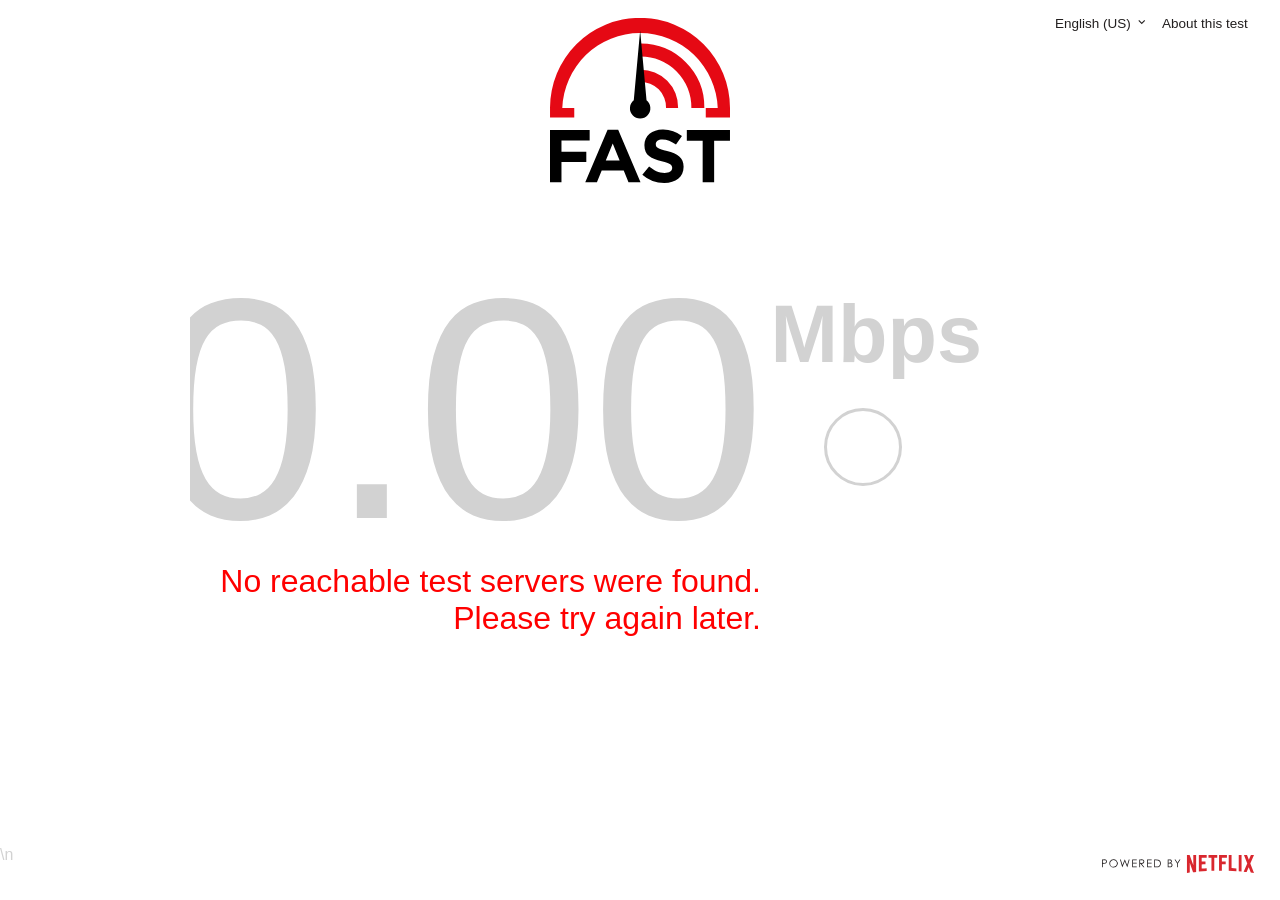
==== commit 2ef664a5: "Switch FAST-style page to LibreSpeed engine" ====
--- a/index.html
+++ b/index.html
@@ -6,8 +6,8 @@
     <head profile="http://www.w3.org/2005/10/profile">
         <meta http-equiv="content-type" content="text/html; charset=UTF-8">
         <meta charset="UTF-8">
-        <meta name="description" content="How fast is your download speed? In seconds, FAST.com&#39;s simple Internet speed test will estimate your ISP speed.">
-        <link href="https://fast.com" rel="canonical">
+        <meta name="description" content="Measure your download speed, upload speed, latency and jitter with Majal Network Lab.">
+        <link href="https://github.com/Burhanuddin-Majal-1/Speedtest" rel="canonical">
 
         <link rel="alternate" hreflang="id" href="https://fast.com/id/" />
         <link rel="alternate" hreflang="da" href="https://fast.com/da/" />
@@ -36,49 +36,47 @@
         <link rel="alternate" hreflang="zh-CN" href="https://fast.com/zh/cn/" />
         <link rel="alternate" hreflang="zh-TW" href="https://fast.com/zh/tw/" />
         <link rel="alternate" hreflang="ja" href="https://fast.com/ja/" />
-        <link type="text/css" rel="stylesheet" href="/app-07ba96.css" media="all">
-        <link type="text/css" rel="stylesheet" href="/assets/fonts/oc-webfont.min.css" media="all">
-        <link rel="icon" type="image/png" href="/assets/favicons/favicon-96x96.png" />
-        <link rel="apple-touch-icon" sizes="57x57" href="/assets/favicons/apple-icon-57x57.png">
-        <link rel="apple-touch-icon" sizes="60x60" href="/assets/favicons/apple-icon-60x60.png">
-        <link rel="apple-touch-icon" sizes="72x72" href="/assets/favicons/apple-icon-72x72.png">
-        <link rel="apple-touch-icon" sizes="76x76" href="/assets/favicons/apple-icon-76x76.png">
-        <link rel="apple-touch-icon" sizes="114x114" href="/assets/favicons/apple-icon-114x114.png">
-        <link rel="apple-touch-icon" sizes="120x120" href="/assets/favicons/apple-icon-120x120.png">
-        <link rel="apple-touch-icon" sizes="144x144" href="/assets/favicons/apple-icon-144x144.png">
-        <link rel="apple-touch-icon" sizes="152x152" href="/assets/favicons/apple-icon-152x152.png">
-        <link rel="apple-touch-icon" sizes="180x180" href="/assets/favicons/apple-icon-180x180.png">
-        <link rel="icon" type="image/png" sizes="192x192"  href="/assets/favicons/android-icon-192x192.png">
-        <link rel="icon" type="image/png" sizes="32x32" href="/assets/favicons/favicon-32x32.png">
-        <link rel="icon" type="image/png" sizes="96x96" href="/assets/favicons/favicon-96x96.png">
-        <link rel="icon" type="image/png" sizes="16x16" href="/assets/favicons/favicon-16x16.png">
-        <link rel="icon" href="/assets/favicons/favicon.ico" type="image/x-icon" />
-        <link rel="shortcut icon" href="/assets/favicons/favicon.ico" type="image/x-icon" />
-        <link rel="manifest" href="/assets/favicons/manifest.json">
-        <meta name="msapplication-TileColor" content="#ffffff">
-        <meta name="msapplication-TileImage" content="/assets/favicons/ms-icon-144x144.png">
-        <meta name="theme-color" content="#ffffff">
-
-            <meta property="og:url"           content="https://fast.com/share/____share_shot___.html" />
+        <link type="text/css" rel="stylesheet" href="app-07ba96.css" media="all">
+        <link type="text/css" rel="stylesheet" href="assets/fonts/oc-webfont.min.css" media="all">
+
+
+
+
+
+
+
+
+
+
+
+
+
+
+
+
+<meta name="msapplication-TileColor" content="#ffffff">
+<meta name="theme-color" content="#ffffff">
+
+            <meta property="og:url"           content="https://github.com/Burhanuddin-Majal-1/Speedtest" />
 
         <meta property="og:type"          content="website" />
-        <meta property="og:title"         content="Internet Speed Test" />
-        <meta property="og:description"   content="How fast is your download speed? In seconds, FAST.com&#39;s simple Internet speed test will estimate your ISP speed." />
+        <meta property="og:title"         content="Majal Network Lab Speed Test" />
+        <meta property="og:description"   content="Measure your download speed, upload speed, latency and jitter with Majal Network Lab." />
         <meta property="og:image"         content="https://fast.com/assets/share/fb_en_____share_shot___.png" />
 
         <meta name="twitter:card" content="summary_large_image" />
         <meta name="twitter:title" content="Internet Speed Test" />
         <meta name="twitter:description" content="How fast is your download speed? In seconds, FAST.com&#39;s simple Internet speed test will estimate your ISP speed." />
         <meta name="twitter:image" content="https://fast.com/assets/share/tw_en_____share_shot___.png" />
-        <title>Internet Speed Test | Fast.com</title>
+        <title>Internet Speed Test | Majal Network Lab</title>
     </head>
-    <body language="en" localized="&#x2F;localized998559482.json">
+    <body language="en" localized="/localized.json">
         <div class="wrapper">
             <div class="logo-container">
                 <div role="img" aria-label="FAST.com logo" class="logo centered"></div>
                 <div class="language-selector-container" id="language-selector-container">
                     <div class="privacy-link-container">
-                        <a class="privacy-link localized" href="http://help.netflix.com/legal/fastprivacy" id="privacy-link" loc-str="privacy">Privacy</a>
+                        <a class="privacy-link localized" href="https://github.com/librespeed/speedtest" id="privacy-link" loc-str="privacy">About this test</a>
                     </div>
                     <div class="dropdown">
                       <button id="language-selector-btn" class="dropbtn">English (US) <span class="oc-icon oc-icon-keyboard_arrow_down" id="language-selector-icon"></span></button>
@@ -330,6 +328,6 @@
                 </a>
             </div>
         </div>
-        <script src="/app-0bffe1.js"></script>
+        <script src="speedtest.js"></script>\n        <script src="app.js"></script>
     </body>
 </html>
--- a/app-07ba96.css
+++ b/app-07ba96.css
@@ -1 +1 @@
-html,body{background-color:white;color:#d2d2d2;font-family:Helvetica,arial,sans-serif;font-size:100%;width:100%;min-height:100%;margin:0;-moz-box-sizing:border-box;-webkit-box-sizing:border-box;-ms-box-sizing:border-box;box-sizing:border-box}.wrapper{width:100%;height:100%;-moz-box-sizing:border-box;-webkit-box-sizing:border-box;-ms-box-sizing:border-box;box-sizing:border-box}div.logo-container{width:100%}div.logo{width:175px;height:175px;margin-top:10px}div.powered-by{height:17px;width:148px;margin-top:8px;c padding-top:1em}.speed-container{width:100%;min-height:71vh}.speed-controls-container{width:100%;min-height:522px}.your-speed-message{font-size:52px;line-height:50px;min-height:52px;text-align:center;font-weight:bold;color:#221f1f}#your-speed-message{display:none}.bordered-speed-container{max-width:700px}.speed-results-container{font-size:305px;line-height:305px}.footer-container{padding:17px 58px 8px 58px}.speed-units-container{margin-top:26px;font-size:78px;font-weight:bold}.speed-progress-indicator-container{margin-top:26px;margin-left:52px}.speed-progress-indicator{border-width:3px}.speed-progress-indicator-icon{height:76px;width:76px;line-height:77px;font-size:52px}.speed-progress-indicator.in-progress>.spinner{width:77px;height:77px;border-radius:50px}.circle{width:62px;height:62px;-moz-border-radius:124px;-webkit-border-radius:124px;border-radius:124px}.help-header{cursor:pointer}.help-content-container{padding-top:17px;padding-bottom:17px;font-size:1em}.dropdown-content{max-height:300px}.extra-measurement-container{display:inline-block;text-align:left}.extra-measurement-container.succeeded{color:#221f1f}.right-aligned-text .extra-measurement-result{text-align:right;direction:ltr}.latency-container{display:inline-block;text-align:left;width:60%}.right-aligned-text .measurement-label{text-align:right;margin-left:18%}.right-aligned-text .config-item{text-align:right}.upload-container{display:inline-block;text-align:left;width:30%}.extra-details-container{overflow:auto;text-align:center;display:none}.extra-details-container.succeeded{color:#221f1f}.test-info-container{text-align:left;width:95%;margin-bottom:1vh}.latency-details-item{width:40%;display:inline-block}.right-aligned-text .latency-details-item{margin-left:8%}.extra-test-info-item{display:block}.test-info-group{display:inline-block;min-width:30%;margin-left:5%;flex-grow:1}.test-info-connection{width:25%;display:inline-block}.extra-measurement-value-container{font-size:69px;font-weight:bold}.share-container{padding-top:1px;font-size:19px;color:#4a4a4a}div.logo-container{height:21vh}div.logo{height:20vh;width:20vh;margin-top:2vh;background:url(/assets/new-logo-vert-fit-f0bf05.png) no-repeat center;background-size:contain;-webkit-background-size:contain;-moz-background-size:contain;-o-background-size:contain;background:url(/assets/new-logo-vert-37861c.svg) no-repeat,linear-gradient(transparent,transparent)}div.powered-by{height:2vh;width:17vh;margin-top:1vh;background:url(/assets/poweredby-fit-4f0259.png) no-repeat center;background-size:contain;-webkit-background-size:contain;-moz-background-size:contain;-o-background-size:contain;background:url(/assets/poweredby-865a3b.svg) no-repeat center,linear-gradient(transparent,transparent)}.speed-container{overflow:auto;width:100vh}.speed-controls-container{overflow:auto;width:100vh;min-height:60vh}.speed-left-container{width:64%;display:inline-block;-moz-box-sizing:border-box;-webkit-box-sizing:border-box;-ms-box-sizing:border-box;box-sizing:border-box}.speed-right-container{width:34%;text-align:left;display:inline-block;vertical-align:top;-moz-box-sizing:border-box;-webkit-box-sizing:border-box;-ms-box-sizing:border-box;box-sizing:border-box}.bordered-speed-container{float:right;max-width:80vh}.speed-results-container{font-size:35vh;line-height:33vh;text-align:right}.speed-results-container.succeeded{color:#221f1f}.speed-results-container.failed{color:#221f1f}.footer-container{width:100%;padding:2vh 6vw 1vh 6vw;-moz-box-sizing:border-box;-webkit-box-sizing:border-box;-ms-box-sizing:border-box;box-sizing:border-box}.speed-units-container{margin-top:3vh;font-size:9vh}.speed-units-container.succeeded{color:#221f1f}.speed-units-container.failed{color:#221f1f}.speed-progress-indicator-container{margin-top:3vh;margin-left:6vh}@-webkit-keyframes uil-ring-anim{0%{-ms-transform:rotate(0);-moz-transform:rotate(0);-webkit-transform:rotate(0);-o-transform:rotate(0);transform:rotate(0)}100%{-ms-transform:rotate(360deg);-moz-transform:rotate(360deg);-webkit-transform:rotate(360deg);-o-transform:rotate(360deg);transform:rotate(360deg)}}@-webkit-keyframes uil-ring-anim{0%{-ms-transform:rotate(0);-moz-transform:rotate(0);-webkit-transform:rotate(0);-o-transform:rotate(0);transform:rotate(0)}100%{-ms-transform:rotate(360deg);-moz-transform:rotate(360deg);-webkit-transform:rotate(360deg);-o-transform:rotate(360deg);transform:rotate(360deg)}}@-moz-keyframes uil-ring-anim{0%{-ms-transform:rotate(0);-moz-transform:rotate(0);-webkit-transform:rotate(0);-o-transform:rotate(0);transform:rotate(0)}100%{-ms-transform:rotate(360deg);-moz-transform:rotate(360deg);-webkit-transform:rotate(360deg);-o-transform:rotate(360deg);transform:rotate(360deg)}}@-ms-keyframes uil-ring-anim{0%{-ms-transform:rotate(0);-moz-transform:rotate(0);-webkit-transform:rotate(0);-o-transform:rotate(0);transform:rotate(0)}100%{-ms-transform:rotate(360deg);-moz-transform:rotate(360deg);-webkit-transform:rotate(360deg);-o-transform:rotate(360deg);transform:rotate(360deg)}}@-moz-keyframes uil-ring-anim{0%{-ms-transform:rotate(0);-moz-transform:rotate(0);-webkit-transform:rotate(0);-o-transform:rotate(0);transform:rotate(0)}100%{-ms-transform:rotate(360deg);-moz-transform:rotate(360deg);-webkit-transform:rotate(360deg);-o-transform:rotate(360deg);transform:rotate(360deg)}}@-webkit-keyframes uil-ring-anim{0%{-ms-transform:rotate(0);-moz-transform:rotate(0);-webkit-transform:rotate(0);-o-transform:rotate(0);transform:rotate(0)}100%{-ms-transform:rotate(360deg);-moz-transform:rotate(360deg);-webkit-transform:rotate(360deg);-o-transform:rotate(360deg);transform:rotate(360deg)}}@-o-keyframes uil-ring-anim{0%{-ms-transform:rotate(0);-moz-transform:rotate(0);-webkit-transform:rotate(0);-o-transform:rotate(0);transform:rotate(0)}100%{-ms-transform:rotate(360deg);-moz-transform:rotate(360deg);-webkit-transform:rotate(360deg);-o-transform:rotate(360deg);transform:rotate(360deg)}}@keyframes uil-ring-anim{0%{-ms-transform:rotate(0);-moz-transform:rotate(0);-webkit-transform:rotate(0);-o-transform:rotate(0);transform:rotate(0)}100%{-ms-transform:rotate(360deg);-moz-transform:rotate(360deg);-webkit-transform:rotate(360deg);-o-transform:rotate(360deg);transform:rotate(360deg)}}.speed-progress-indicator{text-align:center;cursor:pointer;border-style:solid;border-width:.4vh;position:relative}.speed-progress-indicator-icon{height:8vh;width:8vh;line-height:8vh !important;font-size:6vh}.speed-progress-indicator.in-progress{border-color:#d2d2d2}.speed-progress-indicator.stopped{border-color:orange}.speed-progress-indicator.in-progress>.spinner{position:absolute;width:8vh;height:8vh;top:0;left:0;border-radius:4vh;box-shadow:0 .3vh 0 0 orange;-ms-animation:uil-ring-anim 1s linear infinite;-moz-animation:uil-ring-anim 1s linear infinite;-webkit-animation:uil-ring-anim 1s linear infinite;-o-animation:uil-ring-anim 1s linear infinite;animation:uil-ring-anim 1s linear infinite}.speed-progress-indicator.succeeded{border-color:#2ab72a;color:#221f1f}.speed-progress-indicator.failed{border-color:red;color:#221f1f}.your-speed-message{font-size:4.5vh;line-height:6vh;min-height:6vh}.error-message{color:red;font-size:2em;text-align:right;padding:5px;display:none}.test-help{text-align:center;display:inline-block}.circle{width:8vh;height:8vh;-moz-border-radius:16vh;-webkit-border-radius:16vh;border-radius:16vh}.circle-small{width:7vh;height:7vh;-moz-border-radius:14vh;-webkit-border-radius:14vh;border-radius:14vh}.after-test-actions-container{overflow:auto;color:#221f1f;display:none;text-align:center}a:link,a:visited,a:active{text-decoration:none;color:inherit}a:hover{cursor:pointer;color:#0092e1}.oc-icon{display:inline-block}a:hover .oc-icon-fb{color:#3b5998}a:hover .oc-icon-tw{color:#55acee}.oc-icon.active{color:#0092e1}.help-small-icon-container{line-height:7vh}.help-content-container{overflow:auto;text-align:left;padding-top:2vh;padding-bottom:2vh;font-size:1em;color:#221f1f;width:100%;display:none}.centered{display:block;margin-left:auto;margin-right:auto}.right-aligned-text{text-align:justify;direction:rtl}.share-container{font-size:6vh}.help-container{width:100%;display:inline-block;color:#4a4a4a}.powered-by-container{float:right;position:static;bottom:2vh;padding-right:2vw}.dropbtn{background-color:transparent;color:#221f1f;padding:.5em;font-size:1em;width:250px;text-align:right;border:0;cursor:pointer}.dropbtn:hover,.dropbtn:focus{color:#d2d2d2}.dropdown{position:relative;display:inline-block;float:right}.dropdown-content{font-size:1em;display:none;position:absolute;background-color:#f9f9f9;box-shadow:0 8px 16px 0 rgba(0,0,0,0.2);right:0;max-height:40vh;width:100%;overflow-y:scroll;z-index:100}.dropdown-content a{color:#221f1f;padding:.5em .3em;text-decoration:none;display:block}.dropdown-content a:hover{background-color:#f1f1f1;cursor:pointer}.language-selector-container{top:1vh;right:2vw;min-width:150px;font-size:1.5vh !important;position:absolute;text-align:right}.privacy-link-container{color:#221f1f;padding:.5em;float:right}.show{display:block}.test-context-container{margin-left:5%;width:90%;font-size:1.75vh;text-align:center}.test-config-container{display:none;margin-left:auto;margin-right:auto;width:90%;color:#221f1f}.test-text-config{width:40pt;font-size:1.75vh}.config-item{display:inline-table;margin:1vh 2vw 0 0;text-align:left}.measurement-label{width:80%;display:inline-block;font-weight:bold;border-bottom:solid 1px;border-color:#d5d4d1;padding-bottom:.75vh;margin-bottom:.75vh;text-align:left;font-size:2.5vh}.measurement-details-label{font-size:2vh;text-align:left;padding-bottom:.5vh}.right-aligned-text .measurement-details-label{text-align:right}.measurement-details-label.succeeded{color:#6b6967}#redirect-to-fast-com{position:absolute;width:100%;height:100%;top:0;left:0;z-index:1}.extra-measurement-value-container{font-size:7vh}.extra-measurement-value-container.succeeded{color:#221f1f}.server-info-container{width:100%;text-align:right}.client-info-container{width:100%;text-align:left}.usage-info-container{width:85%;text-align:center;margin-left:5%;margin-right:5%;border:1pt solid;border-radius:4pt;border-color:#d5d4d1;padding:1vh;font-size:2vh}.more-info-link{border-radius:1vh;border:.2vh solid;padding:1vh 1.5vw;color:#797777 !important;border-color:#7b7b7b;margin-top:7vh;font-size:2.5vh}.more-info-link:hover{cursor:pointer;color:#0092e1 !important;border-color:#0092e1}.test-config-controls{text-align:center;margin-top:16px}.test-info-icon{width:5vh;font-size:5vh}.extra-metrics-container{margin-bottom:1vh}@media all and (orientation:portrait){div.logo{height:20vw;width:20vw}div.powered-by{height:2vw;width:17vw;margin-top:1vw}.speed-container{width:100% !important}.speed-controls-container{width:100% !important}.speed-results-container{font-size:35vw;line-height:33vw}.bordered-speed-container{float:right;max-width:80vw}.speed-units-container{margin-top:3vw;font-size:9vw}.speed-progress-indicator{border-width:.4vw}.speed-progress-indicator.in-progress>.spinner{width:8vw;height:8vw;border-radius:4vw;box-shadow:0 .3vw 0 0 orange}.circle{width:8vw;height:8vw;-moz-border-radius:16vw;-webkit-border-radius:16vw;border-radius:16vw}.circle-small{width:7vw;height:7vw;-moz-border-radius:14vw;-webkit-border-radius:14vw;border-radius:14vw}.help-small-icon-container{line-height:7vw}.speed-progress-indicator-container{margin-top:3vw;margin-left:6vw}.speed-progress-indicator-icon{height:8vw;width:8vw;font-size:6vw;line-height:8vw !important}.help-content-container{padding-top:2vw;padding-bottom:2vw}.your-speed-message{font-size:4.5vw;line-height:6vw;min-height:6vw}.extra-measurement-value-container{font-size:7vw}.icon-result-summary{font-size:5vw;margin:1vw}.test-info-icon{width:5vw;font-size:5vw}.extra-metrics-container{margin-top:2vh}.test-info-container{margin-top:2vh}.usage-info-container{margin-top:2vh}.more-info-link{font-size:3vw}}.tooltip{position:relative;display:inline-block}.tooltip .tooltiptext{visibility:hidden;background-color:#555;color:#fff;text-align:center;padding:5px 0;border-radius:6px;position:absolute;z-index:1;bottom:125%;left:50%;margin-left:-50%;font-size:1em;line-height:2em;opacity:0;transition:opacity 1s}.tooltip .tooltiptext::after{content:"";position:absolute;top:100%;left:50%;margin-left:-5px;border-width:5px;border-style:solid;border-color:#555 transparent transparent transparent}.tooltip:hover .tooltiptext{visibility:visible;opacity:1}.more-details-link{text-align:center;color:#221f1f;text-decoration:underline;font-size:100%}.hidden{display:none}.more-info-container{width:fit-content;width:-moz-fit-content;display:table}.test-info-location-header{font-weight:bold}#show-more-details-link{display:none}.localized a{text-decoration:underline;color:-webkit-link}.test-config-btn{padding:8px;border-radius:5px;border:1px solid;color:#797777 !important;border-color:#7b7b7b}.test-config-btn:hover{cursor:pointer;color:#0092e1 !important;border-color:#0092e1}.config-label{padding-left:8pt}.config-label-cbx{padding-left:4pt}.config-cbx{height:1.25vh;width:1.25vh}
+html,body{background-color:white;color:#d2d2d2;font-family:Helvetica,arial,sans-serif;font-size:100%;width:100%;min-height:100%;margin:0;-moz-box-sizing:border-box;-webkit-box-sizing:border-box;-ms-box-sizing:border-box;box-sizing:border-box}.wrapper{width:100%;height:100%;-moz-box-sizing:border-box;-webkit-box-sizing:border-box;-ms-box-sizing:border-box;box-sizing:border-box}div.logo-container{width:100%}div.logo{width:175px;height:175px;margin-top:10px}div.powered-by{height:17px;width:148px;margin-top:8px;c padding-top:1em}.speed-container{width:100%;min-height:71vh}.speed-controls-container{width:100%;min-height:522px}.your-speed-message{font-size:52px;line-height:50px;min-height:52px;text-align:center;font-weight:bold;color:#221f1f}#your-speed-message{display:none}.bordered-speed-container{max-width:700px}.speed-results-container{font-size:305px;line-height:305px}.footer-container{padding:17px 58px 8px 58px}.speed-units-container{margin-top:26px;font-size:78px;font-weight:bold}.speed-progress-indicator-container{margin-top:26px;margin-left:52px}.speed-progress-indicator{border-width:3px}.speed-progress-indicator-icon{height:76px;width:76px;line-height:77px;font-size:52px}.speed-progress-indicator.in-progress>.spinner{width:77px;height:77px;border-radius:50px}.circle{width:62px;height:62px;-moz-border-radius:124px;-webkit-border-radius:124px;border-radius:124px}.help-header{cursor:pointer}.help-content-container{padding-top:17px;padding-bottom:17px;font-size:1em}.dropdown-content{max-height:300px}.extra-measurement-container{display:inline-block;text-align:left}.extra-measurement-container.succeeded{color:#221f1f}.right-aligned-text .extra-measurement-result{text-align:right;direction:ltr}.latency-container{display:inline-block;text-align:left;width:60%}.right-aligned-text .measurement-label{text-align:right;margin-left:18%}.right-aligned-text .config-item{text-align:right}.upload-container{display:inline-block;text-align:left;width:30%}.extra-details-container{overflow:auto;text-align:center;display:none}.extra-details-container.succeeded{color:#221f1f}.test-info-container{text-align:left;width:95%;margin-bottom:1vh}.latency-details-item{width:40%;display:inline-block}.right-aligned-text .latency-details-item{margin-left:8%}.extra-test-info-item{display:block}.test-info-group{display:inline-block;min-width:30%;margin-left:5%;flex-grow:1}.test-info-connection{width:25%;display:inline-block}.extra-measurement-value-container{font-size:69px;font-weight:bold}.share-container{padding-top:1px;font-size:19px;color:#4a4a4a}div.logo-container{height:21vh}div.logo{height:20vh;width:20vh;margin-top:2vh;background-size:contain;-webkit-background-size:contain;-moz-background-size:contain;-o-background-size:contain;background:url(assets/new-logo-vert-37861c.svg) no-repeat,linear-gradient(transparent,transparent)}div.powered-by{height:2vh;width:17vh;margin-top:1vh;background-size:contain;-webkit-background-size:contain;-moz-background-size:contain;-o-background-size:contain;background:url(assets/poweredby-865a3b.svg) no-repeat center,linear-gradient(transparent,transparent)}.speed-container{overflow:auto;width:100vh}.speed-controls-container{overflow:auto;width:100vh;min-height:60vh}.speed-left-container{width:64%;display:inline-block;-moz-box-sizing:border-box;-webkit-box-sizing:border-box;-ms-box-sizing:border-box;box-sizing:border-box}.speed-right-container{width:34%;text-align:left;display:inline-block;vertical-align:top;-moz-box-sizing:border-box;-webkit-box-sizing:border-box;-ms-box-sizing:border-box;box-sizing:border-box}.bordered-speed-container{float:right;max-width:80vh}.speed-results-container{font-size:35vh;line-height:33vh;text-align:right}.speed-results-container.succeeded{color:#221f1f}.speed-results-container.failed{color:#221f1f}.footer-container{width:100%;padding:2vh 6vw 1vh 6vw;-moz-box-sizing:border-box;-webkit-box-sizing:border-box;-ms-box-sizing:border-box;box-sizing:border-box}.speed-units-container{margin-top:3vh;font-size:9vh}.speed-units-container.succeeded{color:#221f1f}.speed-units-container.failed{color:#221f1f}.speed-progress-indicator-container{margin-top:3vh;margin-left:6vh}@-webkit-keyframes uil-ring-anim{0%{-ms-transform:rotate(0);-moz-transform:rotate(0);-webkit-transform:rotate(0);-o-transform:rotate(0);transform:rotate(0)}100%{-ms-transform:rotate(360deg);-moz-transform:rotate(360deg);-webkit-transform:rotate(360deg);-o-transform:rotate(360deg);transform:rotate(360deg)}}@-webkit-keyframes uil-ring-anim{0%{-ms-transform:rotate(0);-moz-transform:rotate(0);-webkit-transform:rotate(0);-o-transform:rotate(0);transform:rotate(0)}100%{-ms-transform:rotate(360deg);-moz-transform:rotate(360deg);-webkit-transform:rotate(360deg);-o-transform:rotate(360deg);transform:rotate(360deg)}}@-moz-keyframes uil-ring-anim{0%{-ms-transform:rotate(0);-moz-transform:rotate(0);-webkit-transform:rotate(0);-o-transform:rotate(0);transform:rotate(0)}100%{-ms-transform:rotate(360deg);-moz-transform:rotate(360deg);-webkit-transform:rotate(360deg);-o-transform:rotate(360deg);transform:rotate(360deg)}}@-ms-keyframes uil-ring-anim{0%{-ms-transform:rotate(0);-moz-transform:rotate(0);-webkit-transform:rotate(0);-o-transform:rotate(0);transform:rotate(0)}100%{-ms-transform:rotate(360deg);-moz-transform:rotate(360deg);-webkit-transform:rotate(360deg);-o-transform:rotate(360deg);transform:rotate(360deg)}}@-moz-keyframes uil-ring-anim{0%{-ms-transform:rotate(0);-moz-transform:rotate(0);-webkit-transform:rotate(0);-o-transform:rotate(0);transform:rotate(0)}100%{-ms-transform:rotate(360deg);-moz-transform:rotate(360deg);-webkit-transform:rotate(360deg);-o-transform:rotate(360deg);transform:rotate(360deg)}}@-webkit-keyframes uil-ring-anim{0%{-ms-transform:rotate(0);-moz-transform:rotate(0);-webkit-transform:rotate(0);-o-transform:rotate(0);transform:rotate(0)}100%{-ms-transform:rotate(360deg);-moz-transform:rotate(360deg);-webkit-transform:rotate(360deg);-o-transform:rotate(360deg);transform:rotate(360deg)}}@-o-keyframes uil-ring-anim{0%{-ms-transform:rotate(0);-moz-transform:rotate(0);-webkit-transform:rotate(0);-o-transform:rotate(0);transform:rotate(0)}100%{-ms-transform:rotate(360deg);-moz-transform:rotate(360deg);-webkit-transform:rotate(360deg);-o-transform:rotate(360deg);transform:rotate(360deg)}}@keyframes uil-ring-anim{0%{-ms-transform:rotate(0);-moz-transform:rotate(0);-webkit-transform:rotate(0);-o-transform:rotate(0);transform:rotate(0)}100%{-ms-transform:rotate(360deg);-moz-transform:rotate(360deg);-webkit-transform:rotate(360deg);-o-transform:rotate(360deg);transform:rotate(360deg)}}.speed-progress-indicator{text-align:center;cursor:pointer;border-style:solid;border-width:.4vh;position:relative}.speed-progress-indicator-icon{height:8vh;width:8vh;line-height:8vh !important;font-size:6vh}.speed-progress-indicator.in-progress{border-color:#d2d2d2}.speed-progress-indicator.stopped{border-color:orange}.speed-progress-indicator.in-progress>.spinner{position:absolute;width:8vh;height:8vh;top:0;left:0;border-radius:4vh;box-shadow:0 .3vh 0 0 orange;-ms-animation:uil-ring-anim 1s linear infinite;-moz-animation:uil-ring-anim 1s linear infinite;-webkit-animation:uil-ring-anim 1s linear infinite;-o-animation:uil-ring-anim 1s linear infinite;animation:uil-ring-anim 1s linear infinite}.speed-progress-indicator.succeeded{border-color:#2ab72a;color:#221f1f}.speed-progress-indicator.failed{border-color:red;color:#221f1f}.your-speed-message{font-size:4.5vh;line-height:6vh;min-height:6vh}.error-message{color:red;font-size:2em;text-align:right;padding:5px;display:none}.test-help{text-align:center;display:inline-block}.circle{width:8vh;height:8vh;-moz-border-radius:16vh;-webkit-border-radius:16vh;border-radius:16vh}.circle-small{width:7vh;height:7vh;-moz-border-radius:14vh;-webkit-border-radius:14vh;border-radius:14vh}.after-test-actions-container{overflow:auto;color:#221f1f;display:none;text-align:center}a:link,a:visited,a:active{text-decoration:none;color:inherit}a:hover{cursor:pointer;color:#0092e1}.oc-icon{display:inline-block}a:hover .oc-icon-fb{color:#3b5998}a:hover .oc-icon-tw{color:#55acee}.oc-icon.active{color:#0092e1}.help-small-icon-container{line-height:7vh}.help-content-container{overflow:auto;text-align:left;padding-top:2vh;padding-bottom:2vh;font-size:1em;color:#221f1f;width:100%;display:none}.centered{display:block;margin-left:auto;margin-right:auto}.right-aligned-text{text-align:justify;direction:rtl}.share-container{font-size:6vh}.help-container{width:100%;display:inline-block;color:#4a4a4a}.powered-by-container{float:right;position:static;bottom:2vh;padding-right:2vw}.dropbtn{background-color:transparent;color:#221f1f;padding:.5em;font-size:1em;width:250px;text-align:right;border:0;cursor:pointer}.dropbtn:hover,.dropbtn:focus{color:#d2d2d2}.dropdown{position:relative;display:inline-block;float:right}.dropdown-content{font-size:1em;display:none;position:absolute;background-color:#f9f9f9;box-shadow:0 8px 16px 0 rgba(0,0,0,0.2);right:0;max-height:40vh;width:100%;overflow-y:scroll;z-index:100}.dropdown-content a{color:#221f1f;padding:.5em .3em;text-decoration:none;display:block}.dropdown-content a:hover{background-color:#f1f1f1;cursor:pointer}.language-selector-container{top:1vh;right:2vw;min-width:150px;font-size:1.5vh !important;position:absolute;text-align:right}.privacy-link-container{color:#221f1f;padding:.5em;float:right}.show{display:block}.test-context-container{margin-left:5%;width:90%;font-size:1.75vh;text-align:center}.test-config-container{display:none;margin-left:auto;margin-right:auto;width:90%;color:#221f1f}.test-text-config{width:40pt;font-size:1.75vh}.config-item{display:inline-table;margin:1vh 2vw 0 0;text-align:left}.measurement-label{width:80%;display:inline-block;font-weight:bold;border-bottom:solid 1px;border-color:#d5d4d1;padding-bottom:.75vh;margin-bottom:.75vh;text-align:left;font-size:2.5vh}.measurement-details-label{font-size:2vh;text-align:left;padding-bottom:.5vh}.right-aligned-text .measurement-details-label{text-align:right}.measurement-details-label.succeeded{color:#6b6967}#redirect-to-fast-com{position:absolute;width:100%;height:100%;top:0;left:0;z-index:1}.extra-measurement-value-container{font-size:7vh}.extra-measurement-value-container.succeeded{color:#221f1f}.server-info-container{width:100%;text-align:right}.client-info-container{width:100%;text-align:left}.usage-info-container{width:85%;text-align:center;margin-left:5%;margin-right:5%;border:1pt solid;border-radius:4pt;border-color:#d5d4d1;padding:1vh;font-size:2vh}.more-info-link{border-radius:1vh;border:.2vh solid;padding:1vh 1.5vw;color:#797777 !important;border-color:#7b7b7b;margin-top:7vh;font-size:2.5vh}.more-info-link:hover{cursor:pointer;color:#0092e1 !important;border-color:#0092e1}.test-config-controls{text-align:center;margin-top:16px}.test-info-icon{width:5vh;font-size:5vh}.extra-metrics-container{margin-bottom:1vh}@media all and (orientation:portrait){div.logo{height:20vw;width:20vw}div.powered-by{height:2vw;width:17vw;margin-top:1vw}.speed-container{width:100% !important}.speed-controls-container{width:100% !important}.speed-results-container{font-size:35vw;line-height:33vw}.bordered-speed-container{float:right;max-width:80vw}.speed-units-container{margin-top:3vw;font-size:9vw}.speed-progress-indicator{border-width:.4vw}.speed-progress-indicator.in-progress>.spinner{width:8vw;height:8vw;border-radius:4vw;box-shadow:0 .3vw 0 0 orange}.circle{width:8vw;height:8vw;-moz-border-radius:16vw;-webkit-border-radius:16vw;border-radius:16vw}.circle-small{width:7vw;height:7vw;-moz-border-radius:14vw;-webkit-border-radius:14vw;border-radius:14vw}.help-small-icon-container{line-height:7vw}.speed-progress-indicator-container{margin-top:3vw;margin-left:6vw}.speed-progress-indicator-icon{height:8vw;width:8vw;font-size:6vw;line-height:8vw !important}.help-content-container{padding-top:2vw;padding-bottom:2vw}.your-speed-message{font-size:4.5vw;line-height:6vw;min-height:6vw}.extra-measurement-value-container{font-size:7vw}.icon-result-summary{font-size:5vw;margin:1vw}.test-info-icon{width:5vw;font-size:5vw}.extra-metrics-container{margin-top:2vh}.test-info-container{margin-top:2vh}.usage-info-container{margin-top:2vh}.more-info-link{font-size:3vw}}.tooltip{position:relative;display:inline-block}.tooltip .tooltiptext{visibility:hidden;background-color:#555;color:#fff;text-align:center;padding:5px 0;border-radius:6px;position:absolute;z-index:1;bottom:125%;left:50%;margin-left:-50%;font-size:1em;line-height:2em;opacity:0;transition:opacity 1s}.tooltip .tooltiptext::after{content:"";position:absolute;top:100%;left:50%;margin-left:-5px;border-width:5px;border-style:solid;border-color:#555 transparent transparent transparent}.tooltip:hover .tooltiptext{visibility:visible;opacity:1}.more-details-link{text-align:center;color:#221f1f;text-decoration:underline;font-size:100%}.hidden{display:none}.more-info-container{width:fit-content;width:-moz-fit-content;display:table}.test-info-location-header{font-weight:bold}#show-more-details-link{display:none}.localized a{text-decoration:underline;color:-webkit-link}.test-config-btn{padding:8px;border-radius:5px;border:1px solid;color:#797777 !important;border-color:#7b7b7b}.test-config-btn:hover{cursor:pointer;color:#0092e1 !important;border-color:#0092e1}.config-label{padding-left:8pt}.config-label-cbx{padding-left:4pt}.config-cbx{height:1.25vh;width:1.25vh}
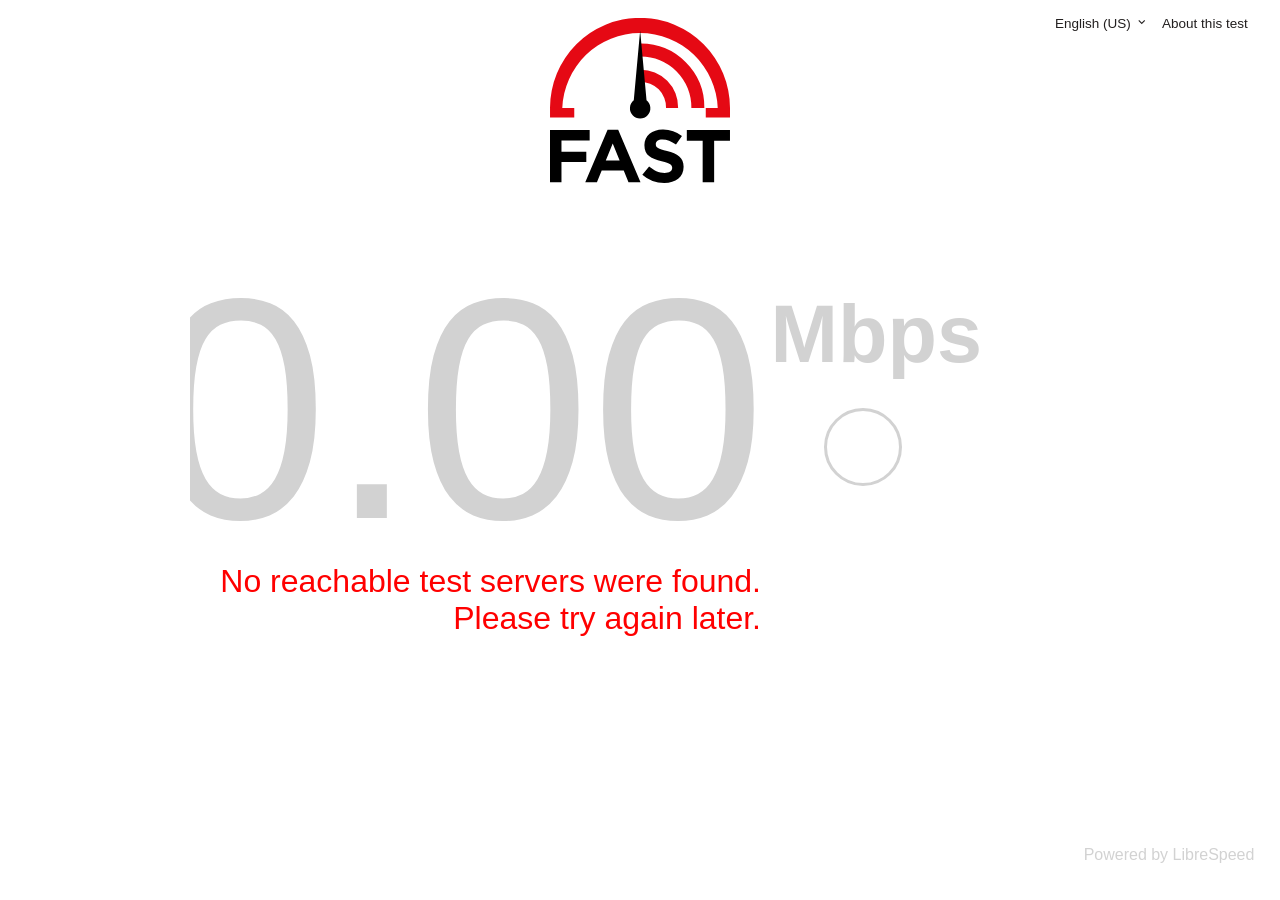
==== commit ee175771: "Remove leftover FAST and Netflix branding from test footer" ====
--- a/index.html
+++ b/index.html
@@ -9,33 +9,33 @@
         <meta name="description" content="Measure your download speed, upload speed, latency and jitter with Majal Network Lab.">
         <link href="https://github.com/Burhanuddin-Majal-1/Speedtest" rel="canonical">
 
-        <link rel="alternate" hreflang="id" href="https://fast.com/id/" />
-        <link rel="alternate" hreflang="da" href="https://fast.com/da/" />
-        <link rel="alternate" hreflang="de" href="https://fast.com/de/" />
-        <link rel="alternate" hreflang="en-GB" href="https://fast.com/en/gb/" />
-        <link rel="alternate" hreflang="en" href="https://fast.com" />
-        <link rel="alternate" hreflang="es-ES" href="https://fast.com/es/es/" />
-        <link rel="alternate" hreflang="es" href="https://fast.com/es/" />
-        <link rel="alternate" hreflang="fr-CA" href="https://fast.com/fr/ca/" />
-        <link rel="alternate" hreflang="fr" href="https://fast.com/fr/" />
-        <link rel="alternate" hreflang="it" href="https://fast.com/it/" />
-        <link rel="alternate" hreflang="nl" href="https://fast.com/nl/" />
-        <link rel="alternate" hreflang="nb" href="https://fast.com/nb/" />
-        <link rel="alternate" hreflang="pl" href="https://fast.com/pl/" />
-        <link rel="alternate" hreflang="pt" href="https://fast.com/pt/" />
-        <link rel="alternate" hreflang="pt-PT" href="https://fast.com/pt/pt/" />
-        <link rel="alternate" hreflang="ro" href="https://fast.com/ro/" />
-        <link rel="alternate" hreflang="fi" href="https://fast.com/fi/" />
-        <link rel="alternate" hreflang="sv" href="https://fast.com/sv/" />
-        <link rel="alternate" hreflang="tr" href="https://fast.com/tr/" />
-        <link rel="alternate" hreflang="el" href="https://fast.com/el/" />
-        <link rel="alternate" hreflang="he" href="https://fast.com/he/" />
-        <link rel="alternate" hreflang="ar" href="https://fast.com/ar/" />
-        <link rel="alternate" hreflang="th" href="https://fast.com/th/" />
-        <link rel="alternate" hreflang="ko" href="https://fast.com/ko/" />
-        <link rel="alternate" hreflang="zh-CN" href="https://fast.com/zh/cn/" />
-        <link rel="alternate" hreflang="zh-TW" href="https://fast.com/zh/tw/" />
-        <link rel="alternate" hreflang="ja" href="https://fast.com/ja/" />
+        
+        
+        
+        
+        
+        
+        
+        
+        
+        
+        
+        
+        
+        
+        
+        
+        
+        
+        
+        
+        
+        
+        
+        
+        
+        
+        
         <link type="text/css" rel="stylesheet" href="app-07ba96.css" media="all">
         <link type="text/css" rel="stylesheet" href="assets/fonts/oc-webfont.min.css" media="all">
 
@@ -66,14 +66,14 @@
 
         <meta name="twitter:card" content="summary_large_image" />
         <meta name="twitter:title" content="Internet Speed Test" />
-        <meta name="twitter:description" content="How fast is your download speed? In seconds, FAST.com&#39;s simple Internet speed test will estimate your ISP speed." />
+        <meta name="twitter:description" content="Measure your download speed, upload speed, latency and jitter with Majal Network Lab." />
         <meta name="twitter:image" content="https://fast.com/assets/share/tw_en_____share_shot___.png" />
         <title>Internet Speed Test | Majal Network Lab</title>
     </head>
     <body language="en" localized="/localized.json">
         <div class="wrapper">
             <div class="logo-container">
-                <div role="img" aria-label="FAST.com logo" class="logo centered"></div>
+                <div role="img" aria-label="Majal Network Lab logo" class="logo centered"></div>
                 <div class="language-selector-container" id="language-selector-container">
                     <div class="privacy-link-container">
                         <a class="privacy-link localized" href="https://github.com/librespeed/speedtest" id="privacy-link" loc-str="privacy">About this test</a>
@@ -262,42 +262,42 @@
                             <div class="align-container ">
                                 <p>
                                 <div>
-                                    <strong class="localized" loc-str="result_meaning_title">What is FAST.com measuring?</strong>
-                                </div>
-                                <span class="localized" loc-str="result_meaning_content">FAST.com gives you an estimate of your current Internet speed. You will generally be able to get this speed from leading Internet services, which use globally distributed servers.</span>
-                                </p>
-
-                                <p>
-                                <div>
-                                    <strong class="localized" loc-str="why_downloads_only_title">Why does FAST.com focus primarily on download speed?</strong>
-                                </div>
-                                <span class="localized" loc-str="why_downloads_only_content">Download speed is most relevant for people who are consuming content on the Internet, and we want FAST.com to be a very simple and fast speed test.</span>
+                                    <strong class="localized" loc-str="result_meaning_title">What is Majal Network Lab measuring?</strong>
+                                </div>
+                                <span class="localized" loc-str="result_meaning_content">Majal Network Lab gives you an estimate of your current Internet speed. You will generally be able to get this speed from leading Internet services, which use globally distributed servers.</span>
+                                </p>
+
+                                <p>
+                                <div>
+                                    <strong class="localized" loc-str="why_downloads_only_title">Why does Majal Network Lab focus primarily on download speed?</strong>
+                                </div>
+                                <span class="localized" loc-str="why_downloads_only_content">Download speed is most relevant for people who are consuming content on the Internet, and we want Majal Network Lab to be a very simple and fast speed test.</span>
                                 </p>
 
                                 <p>
                                 <div>
                                     <strong class="localized" loc-str="why_not_ping_and_jitter_title">What about ping, latency, upload and other things?</strong>
                                 </div>
-                                <span class="localized" loc-str="why_not_ping_and_jitter_content">When you click the “Show more info” button, you can see your upload speed and connection latency (ping). FAST.com provides two different latency measurements for your Internet connection: “unloaded” and “loaded” with traffic. The difference between these two measurements is also called “bufferbloat”.</span>
+                                <span class="localized" loc-str="why_not_ping_and_jitter_content">When you click the “Show more info” button, you can see your upload speed and connection latency (ping). Majal Network Lab provides two different latency measurements for your Internet connection: “unloaded” and “loaded” with traffic. The difference between these two measurements is also called “bufferbloat”.</span>
                                 </p>
 
                                 <p>
                                 <div>
                                     <strong class="localized" loc-str="result_calculation_explanation_title">How are the results calculated?</strong>
                                 </div>
-                                <span class="localized" loc-str="result_calculation_explanation_content">To calculate your Internet speed, FAST.com performs a series of downloads from and uploads to Netflix servers and calculates the maximum speed your Internet connection can provide. More details are in our <a href="https://netflixtechblog.com/building-fast-com-4857fe0f8adb" target="_blank" id="fast-blog-post-link">blog post</a>.</span>
-                                </p>
-
-                                <p>
-                                <div>
-                                    <strong class="localized" loc-str="result_availability_title">Will the FAST.com speed test work everywhere in the world?</strong>
-                                </div>
-                                <span class="localized" loc-str="result_availability_content">FAST.com will test Internet speed globally on any device (phone, laptop, or smart TV with browser).</span>
-                                </p>
-
-                                <p>
-                                <div>
-                                    <strong class="localized" loc-str="why_netflix_provides_this_test_title">Why is Netflix offering the FAST.com speed test?</strong>
+                                <span class="localized" loc-str="result_calculation_explanation_content">To calculate your Internet speed, Majal Network Lab performs a series of downloads from and uploads to public LibreSpeed test servers and calculates the maximum speed your Internet connection can provide. More details are in our <a href="https://netflixtechblog.com/building-fast-com-4857fe0f8adb" target="_blank" id="fast-blog-post-link">blog post</a>.</span>
+                                </p>
+
+                                <p>
+                                <div>
+                                    <strong class="localized" loc-str="result_availability_title">Will the Majal Network Lab speed test work everywhere in the world?</strong>
+                                </div>
+                                <span class="localized" loc-str="result_availability_content">Majal Network Lab will test Internet speed globally on any device (phone, laptop, or smart TV with browser).</span>
+                                </p>
+
+                                <p>
+                                <div>
+                                    <strong class="localized" loc-str="why_netflix_provides_this_test_title">Why does Majal Network Lab offer this test?</strong>
                                 </div>
                                 <span class="localized" loc-str="why_netflix_provides_this_test_content">We want our members to have a simple, quick, ad-free way to estimate the Internet speed that their ISP is providing.</span>
                                 </p>
@@ -306,14 +306,14 @@
                                 <div>
                                     <strong class="localized" loc-str="results_are_low_title">What can I do if I&#39;m not getting the speed I pay for?</strong>
                                 </div>
-                                <span class="localized" loc-str="results_are_low_content">If results from FAST.com and other Internet speed tests often show less speed than you have paid for, you can ask your ISP about the results.</span>
-                                </p>
-
-                                <p>
-                                <div>
-                                    <strong class="localized" loc-str="certification_use_title">Can FAST.com be used to certify enterprise bandwidth or other service certification?</strong>
-                                </div>
-                                <span class="localized" loc-str="certification_use_content">FAST.com is designed for general usage by individual Internet users. It is not designed or supported for 3rd party service certification or other enterprise usage.</span>
+                                <span class="localized" loc-str="results_are_low_content">If results from Majal Network Lab and other Internet speed tests often show less speed than you have paid for, you can ask your ISP about the results.</span>
+                                </p>
+
+                                <p>
+                                <div>
+                                    <strong class="localized" loc-str="certification_use_title">Can Majal Network Lab be used to certify enterprise bandwidth or other service certification?</strong>
+                                </div>
+                                <span class="localized" loc-str="certification_use_content">Majal Network Lab is designed for general usage by individual Internet users. It is not designed or supported for 3rd party service certification or other enterprise usage.</span>
                                 </p>
                             </div>
                             <div id="share-msg" my-speed="My Internet speed is" yours-speed="How FAST is your Internet?"  your-speed="Your Internet speed is" share-on-fb="Share on Facebook" share-on-tw="Share on Twitter">
@@ -323,11 +323,10 @@
                 </div>
             </div>
             <div class="powered-by-container">
-                <a href="http://netflix.com">
-                    <div role="img" aria-label="Powered by Netflix" class="powered-by centered"></div>
-                </a>
+                <a href="https://github.com/librespeed/speedtest" target="_blank" rel="noopener noreferrer">Powered by LibreSpeed</a>
             </div>
         </div>
-        <script src="speedtest.js"></script>\n        <script src="app.js"></script>
+        <script src="speedtest.js"></script>
+        <script src="app.js"></script>
     </body>
 </html>
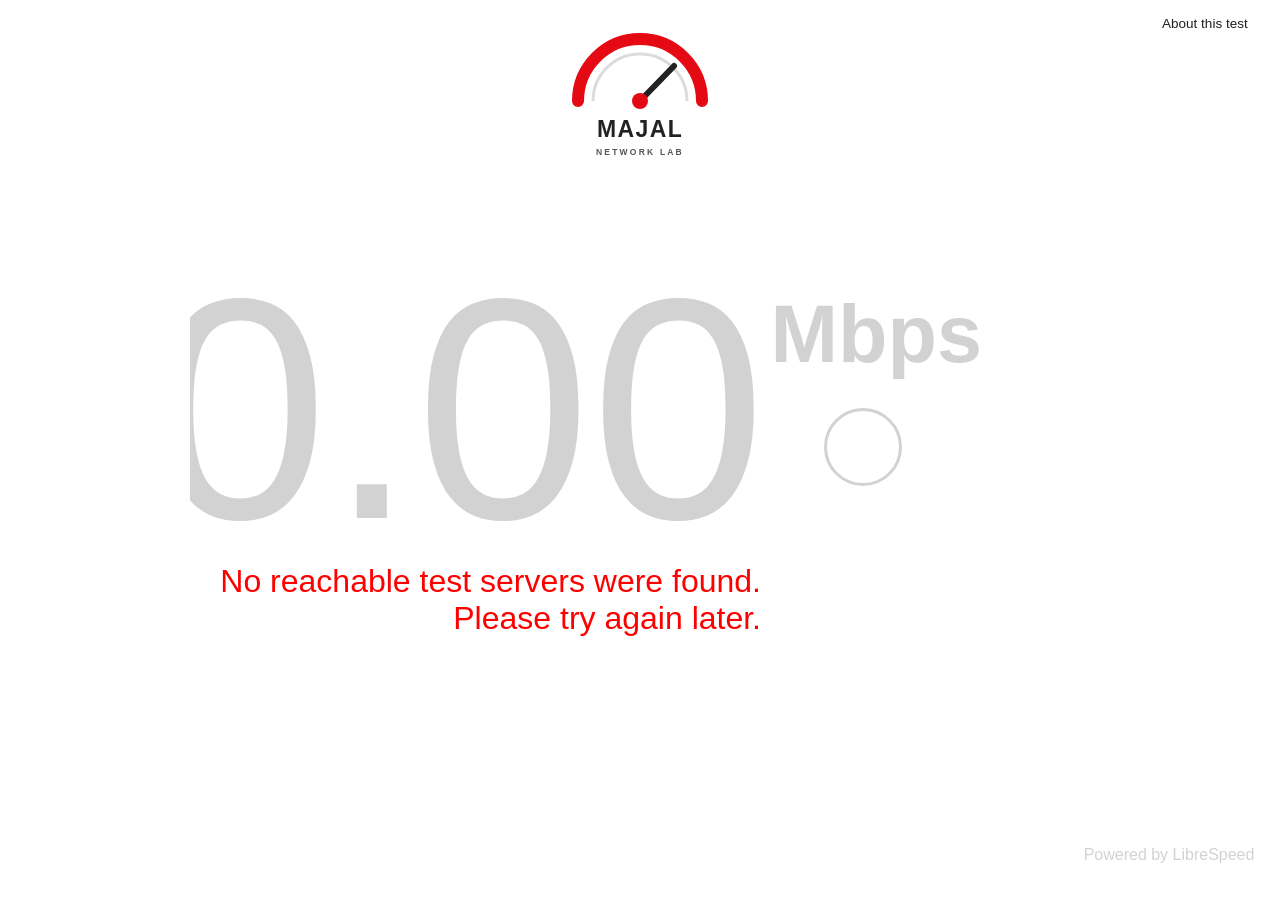
==== commit 0eb17136: "Remove unused FAST language links" ====
--- a/index.html
+++ b/index.html
@@ -76,40 +76,9 @@
                 <div role="img" aria-label="Majal Network Lab logo" class="logo centered"></div>
                 <div class="language-selector-container" id="language-selector-container">
                     <div class="privacy-link-container">
-                        <a class="privacy-link localized" href="https://github.com/librespeed/speedtest" id="privacy-link" loc-str="privacy">About this test</a>
-                    </div>
-                    <div class="dropdown">
-                      <button id="language-selector-btn" class="dropbtn">English (US) <span class="oc-icon oc-icon-keyboard_arrow_down" id="language-selector-icon"></span></button>
-                      <div id="language-selector" class="dropdown-content">
-                                <a class="language-option" href="https://fast.com/id/" hreflang="id" language="id">Bahasa Indonesia</a>
-                                <a class="language-option" href="https://fast.com/da/" hreflang="da" language="da">Dansk</a>
-                                <a class="language-option" href="https://fast.com/de/" hreflang="de" language="de">Deutsch</a>
-                                <a class="language-option" href="https://fast.com/en/gb/" hreflang="en-GB" language="en-GB">English (UK)</a>
-                                <a class="language-option" href="https://fast.com" hreflang="en" language="en">English (US)</a>
-                                <a class="language-option" href="https://fast.com/es/es/" hreflang="es-ES" language="es-ES">Español (España)</a>
-                                <a class="language-option" href="https://fast.com/es/" hreflang="es" language="es">Español (Latinoamérica)</a>
-                                <a class="language-option" href="https://fast.com/fr/ca/" hreflang="fr-CA" language="fr-CA">Français (Canada)</a>
-                                <a class="language-option" href="https://fast.com/fr/" hreflang="fr" language="fr">Français (France)</a>
-                                <a class="language-option" href="https://fast.com/it/" hreflang="it" language="it">Italiano</a>
-                                <a class="language-option" href="https://fast.com/nl/" hreflang="nl" language="nl">Nederlands</a>
-                                <a class="language-option" href="https://fast.com/nb/" hreflang="nb" language="nb">Norsk bokmål</a>
-                                <a class="language-option" href="https://fast.com/pl/" hreflang="pl" language="pl">Polski</a>
-                                <a class="language-option" href="https://fast.com/pt/" hreflang="pt" language="pt">Português (Brasil)</a>
-                                <a class="language-option" href="https://fast.com/pt/pt/" hreflang="pt-PT" language="pt-PT">Português (Portugal)</a>
-                                <a class="language-option" href="https://fast.com/ro/" hreflang="ro" language="ro">Română</a>
-                                <a class="language-option" href="https://fast.com/fi/" hreflang="fi" language="fi">Suomi</a>
-                                <a class="language-option" href="https://fast.com/sv/" hreflang="sv" language="sv">Svenska</a>
-                                <a class="language-option" href="https://fast.com/tr/" hreflang="tr" language="tr">Türkçe</a>
-                                <a class="language-option" href="https://fast.com/el/" hreflang="el" language="el">Ελληνικά</a>
-                                <a class="language-option" href="https://fast.com/he/" hreflang="he" language="he">עִברִית</a>
-                                <a class="language-option" href="https://fast.com/ar/" hreflang="ar" language="ar">العربية</a>
-                                <a class="language-option" href="https://fast.com/th/" hreflang="th" language="th">ไทย</a>
-                                <a class="language-option" href="https://fast.com/ko/" hreflang="ko" language="ko">한국어</a>
-                                <a class="language-option" href="https://fast.com/zh/cn/" hreflang="zh-CN" language="zh-CN">中文 (简体)</a>
-                                <a class="language-option" href="https://fast.com/zh/tw/" hreflang="zh-TW" language="zh-TW">中文 (繁體)</a>
-                                <a class="language-option" href="https://fast.com/ja/" hreflang="ja" language="ja">日本語</a>
-                      </div>
-                    </div>
+                        <a class="privacy-link localized" href="https://github.com/librespeed/speedtest" id="privacy-link">About this test</a>
+                    </div>
+                    
                 </div>
             </div>
 
--- a/app-07ba96.css
+++ b/app-07ba96.css
@@ -1 +1 @@
-html,body{background-color:white;color:#d2d2d2;font-family:Helvetica,arial,sans-serif;font-size:100%;width:100%;min-height:100%;margin:0;-moz-box-sizing:border-box;-webkit-box-sizing:border-box;-ms-box-sizing:border-box;box-sizing:border-box}.wrapper{width:100%;height:100%;-moz-box-sizing:border-box;-webkit-box-sizing:border-box;-ms-box-sizing:border-box;box-sizing:border-box}div.logo-container{width:100%}div.logo{width:175px;height:175px;margin-top:10px}div.powered-by{height:17px;width:148px;margin-top:8px;c padding-top:1em}.speed-container{width:100%;min-height:71vh}.speed-controls-container{width:100%;min-height:522px}.your-speed-message{font-size:52px;line-height:50px;min-height:52px;text-align:center;font-weight:bold;color:#221f1f}#your-speed-message{display:none}.bordered-speed-container{max-width:700px}.speed-results-container{font-size:305px;line-height:305px}.footer-container{padding:17px 58px 8px 58px}.speed-units-container{margin-top:26px;font-size:78px;font-weight:bold}.speed-progress-indicator-container{margin-top:26px;margin-left:52px}.speed-progress-indicator{border-width:3px}.speed-progress-indicator-icon{height:76px;width:76px;line-height:77px;font-size:52px}.speed-progress-indicator.in-progress>.spinner{width:77px;height:77px;border-radius:50px}.circle{width:62px;height:62px;-moz-border-radius:124px;-webkit-border-radius:124px;border-radius:124px}.help-header{cursor:pointer}.help-content-container{padding-top:17px;padding-bottom:17px;font-size:1em}.dropdown-content{max-height:300px}.extra-measurement-container{display:inline-block;text-align:left}.extra-measurement-container.succeeded{color:#221f1f}.right-aligned-text .extra-measurement-result{text-align:right;direction:ltr}.latency-container{display:inline-block;text-align:left;width:60%}.right-aligned-text .measurement-label{text-align:right;margin-left:18%}.right-aligned-text .config-item{text-align:right}.upload-container{display:inline-block;text-align:left;width:30%}.extra-details-container{overflow:auto;text-align:center;display:none}.extra-details-container.succeeded{color:#221f1f}.test-info-container{text-align:left;width:95%;margin-bottom:1vh}.latency-details-item{width:40%;display:inline-block}.right-aligned-text .latency-details-item{margin-left:8%}.extra-test-info-item{display:block}.test-info-group{display:inline-block;min-width:30%;margin-left:5%;flex-grow:1}.test-info-connection{width:25%;display:inline-block}.extra-measurement-value-container{font-size:69px;font-weight:bold}.share-container{padding-top:1px;font-size:19px;color:#4a4a4a}div.logo-container{height:21vh}div.logo{height:20vh;width:20vh;margin-top:2vh;background-size:contain;-webkit-background-size:contain;-moz-background-size:contain;-o-background-size:contain;background:url(assets/new-logo-vert-37861c.svg) no-repeat,linear-gradient(transparent,transparent)}div.powered-by{height:2vh;width:17vh;margin-top:1vh;background-size:contain;-webkit-background-size:contain;-moz-background-size:contain;-o-background-size:contain;background:url(assets/poweredby-865a3b.svg) no-repeat center,linear-gradient(transparent,transparent)}.speed-container{overflow:auto;width:100vh}.speed-controls-container{overflow:auto;width:100vh;min-height:60vh}.speed-left-container{width:64%;display:inline-block;-moz-box-sizing:border-box;-webkit-box-sizing:border-box;-ms-box-sizing:border-box;box-sizing:border-box}.speed-right-container{width:34%;text-align:left;display:inline-block;vertical-align:top;-moz-box-sizing:border-box;-webkit-box-sizing:border-box;-ms-box-sizing:border-box;box-sizing:border-box}.bordered-speed-container{float:right;max-width:80vh}.speed-results-container{font-size:35vh;line-height:33vh;text-align:right}.speed-results-container.succeeded{color:#221f1f}.speed-results-container.failed{color:#221f1f}.footer-container{width:100%;padding:2vh 6vw 1vh 6vw;-moz-box-sizing:border-box;-webkit-box-sizing:border-box;-ms-box-sizing:border-box;box-sizing:border-box}.speed-units-container{margin-top:3vh;font-size:9vh}.speed-units-container.succeeded{color:#221f1f}.speed-units-container.failed{color:#221f1f}.speed-progress-indicator-container{margin-top:3vh;margin-left:6vh}@-webkit-keyframes uil-ring-anim{0%{-ms-transform:rotate(0);-moz-transform:rotate(0);-webkit-transform:rotate(0);-o-transform:rotate(0);transform:rotate(0)}100%{-ms-transform:rotate(360deg);-moz-transform:rotate(360deg);-webkit-transform:rotate(360deg);-o-transform:rotate(360deg);transform:rotate(360deg)}}@-webkit-keyframes uil-ring-anim{0%{-ms-transform:rotate(0);-moz-transform:rotate(0);-webkit-transform:rotate(0);-o-transform:rotate(0);transform:rotate(0)}100%{-ms-transform:rotate(360deg);-moz-transform:rotate(360deg);-webkit-transform:rotate(360deg);-o-transform:rotate(360deg);transform:rotate(360deg)}}@-moz-keyframes uil-ring-anim{0%{-ms-transform:rotate(0);-moz-transform:rotate(0);-webkit-transform:rotate(0);-o-transform:rotate(0);transform:rotate(0)}100%{-ms-transform:rotate(360deg);-moz-transform:rotate(360deg);-webkit-transform:rotate(360deg);-o-transform:rotate(360deg);transform:rotate(360deg)}}@-ms-keyframes uil-ring-anim{0%{-ms-transform:rotate(0);-moz-transform:rotate(0);-webkit-transform:rotate(0);-o-transform:rotate(0);transform:rotate(0)}100%{-ms-transform:rotate(360deg);-moz-transform:rotate(360deg);-webkit-transform:rotate(360deg);-o-transform:rotate(360deg);transform:rotate(360deg)}}@-moz-keyframes uil-ring-anim{0%{-ms-transform:rotate(0);-moz-transform:rotate(0);-webkit-transform:rotate(0);-o-transform:rotate(0);transform:rotate(0)}100%{-ms-transform:rotate(360deg);-moz-transform:rotate(360deg);-webkit-transform:rotate(360deg);-o-transform:rotate(360deg);transform:rotate(360deg)}}@-webkit-keyframes uil-ring-anim{0%{-ms-transform:rotate(0);-moz-transform:rotate(0);-webkit-transform:rotate(0);-o-transform:rotate(0);transform:rotate(0)}100%{-ms-transform:rotate(360deg);-moz-transform:rotate(360deg);-webkit-transform:rotate(360deg);-o-transform:rotate(360deg);transform:rotate(360deg)}}@-o-keyframes uil-ring-anim{0%{-ms-transform:rotate(0);-moz-transform:rotate(0);-webkit-transform:rotate(0);-o-transform:rotate(0);transform:rotate(0)}100%{-ms-transform:rotate(360deg);-moz-transform:rotate(360deg);-webkit-transform:rotate(360deg);-o-transform:rotate(360deg);transform:rotate(360deg)}}@keyframes uil-ring-anim{0%{-ms-transform:rotate(0);-moz-transform:rotate(0);-webkit-transform:rotate(0);-o-transform:rotate(0);transform:rotate(0)}100%{-ms-transform:rotate(360deg);-moz-transform:rotate(360deg);-webkit-transform:rotate(360deg);-o-transform:rotate(360deg);transform:rotate(360deg)}}.speed-progress-indicator{text-align:center;cursor:pointer;border-style:solid;border-width:.4vh;position:relative}.speed-progress-indicator-icon{height:8vh;width:8vh;line-height:8vh !important;font-size:6vh}.speed-progress-indicator.in-progress{border-color:#d2d2d2}.speed-progress-indicator.stopped{border-color:orange}.speed-progress-indicator.in-progress>.spinner{position:absolute;width:8vh;height:8vh;top:0;left:0;border-radius:4vh;box-shadow:0 .3vh 0 0 orange;-ms-animation:uil-ring-anim 1s linear infinite;-moz-animation:uil-ring-anim 1s linear infinite;-webkit-animation:uil-ring-anim 1s linear infinite;-o-animation:uil-ring-anim 1s linear infinite;animation:uil-ring-anim 1s linear infinite}.speed-progress-indicator.succeeded{border-color:#2ab72a;color:#221f1f}.speed-progress-indicator.failed{border-color:red;color:#221f1f}.your-speed-message{font-size:4.5vh;line-height:6vh;min-height:6vh}.error-message{color:red;font-size:2em;text-align:right;padding:5px;display:none}.test-help{text-align:center;display:inline-block}.circle{width:8vh;height:8vh;-moz-border-radius:16vh;-webkit-border-radius:16vh;border-radius:16vh}.circle-small{width:7vh;height:7vh;-moz-border-radius:14vh;-webkit-border-radius:14vh;border-radius:14vh}.after-test-actions-container{overflow:auto;color:#221f1f;display:none;text-align:center}a:link,a:visited,a:active{text-decoration:none;color:inherit}a:hover{cursor:pointer;color:#0092e1}.oc-icon{display:inline-block}a:hover .oc-icon-fb{color:#3b5998}a:hover .oc-icon-tw{color:#55acee}.oc-icon.active{color:#0092e1}.help-small-icon-container{line-height:7vh}.help-content-container{overflow:auto;text-align:left;padding-top:2vh;padding-bottom:2vh;font-size:1em;color:#221f1f;width:100%;display:none}.centered{display:block;margin-left:auto;margin-right:auto}.right-aligned-text{text-align:justify;direction:rtl}.share-container{font-size:6vh}.help-container{width:100%;display:inline-block;color:#4a4a4a}.powered-by-container{float:right;position:static;bottom:2vh;padding-right:2vw}.dropbtn{background-color:transparent;color:#221f1f;padding:.5em;font-size:1em;width:250px;text-align:right;border:0;cursor:pointer}.dropbtn:hover,.dropbtn:focus{color:#d2d2d2}.dropdown{position:relative;display:inline-block;float:right}.dropdown-content{font-size:1em;display:none;position:absolute;background-color:#f9f9f9;box-shadow:0 8px 16px 0 rgba(0,0,0,0.2);right:0;max-height:40vh;width:100%;overflow-y:scroll;z-index:100}.dropdown-content a{color:#221f1f;padding:.5em .3em;text-decoration:none;display:block}.dropdown-content a:hover{background-color:#f1f1f1;cursor:pointer}.language-selector-container{top:1vh;right:2vw;min-width:150px;font-size:1.5vh !important;position:absolute;text-align:right}.privacy-link-container{color:#221f1f;padding:.5em;float:right}.show{display:block}.test-context-container{margin-left:5%;width:90%;font-size:1.75vh;text-align:center}.test-config-container{display:none;margin-left:auto;margin-right:auto;width:90%;color:#221f1f}.test-text-config{width:40pt;font-size:1.75vh}.config-item{display:inline-table;margin:1vh 2vw 0 0;text-align:left}.measurement-label{width:80%;display:inline-block;font-weight:bold;border-bottom:solid 1px;border-color:#d5d4d1;padding-bottom:.75vh;margin-bottom:.75vh;text-align:left;font-size:2.5vh}.measurement-details-label{font-size:2vh;text-align:left;padding-bottom:.5vh}.right-aligned-text .measurement-details-label{text-align:right}.measurement-details-label.succeeded{color:#6b6967}#redirect-to-fast-com{position:absolute;width:100%;height:100%;top:0;left:0;z-index:1}.extra-measurement-value-container{font-size:7vh}.extra-measurement-value-container.succeeded{color:#221f1f}.server-info-container{width:100%;text-align:right}.client-info-container{width:100%;text-align:left}.usage-info-container{width:85%;text-align:center;margin-left:5%;margin-right:5%;border:1pt solid;border-radius:4pt;border-color:#d5d4d1;padding:1vh;font-size:2vh}.more-info-link{border-radius:1vh;border:.2vh solid;padding:1vh 1.5vw;color:#797777 !important;border-color:#7b7b7b;margin-top:7vh;font-size:2.5vh}.more-info-link:hover{cursor:pointer;color:#0092e1 !important;border-color:#0092e1}.test-config-controls{text-align:center;margin-top:16px}.test-info-icon{width:5vh;font-size:5vh}.extra-metrics-container{margin-bottom:1vh}@media all and (orientation:portrait){div.logo{height:20vw;width:20vw}div.powered-by{height:2vw;width:17vw;margin-top:1vw}.speed-container{width:100% !important}.speed-controls-container{width:100% !important}.speed-results-container{font-size:35vw;line-height:33vw}.bordered-speed-container{float:right;max-width:80vw}.speed-units-container{margin-top:3vw;font-size:9vw}.speed-progress-indicator{border-width:.4vw}.speed-progress-indicator.in-progress>.spinner{width:8vw;height:8vw;border-radius:4vw;box-shadow:0 .3vw 0 0 orange}.circle{width:8vw;height:8vw;-moz-border-radius:16vw;-webkit-border-radius:16vw;border-radius:16vw}.circle-small{width:7vw;height:7vw;-moz-border-radius:14vw;-webkit-border-radius:14vw;border-radius:14vw}.help-small-icon-container{line-height:7vw}.speed-progress-indicator-container{margin-top:3vw;margin-left:6vw}.speed-progress-indicator-icon{height:8vw;width:8vw;font-size:6vw;line-height:8vw !important}.help-content-container{padding-top:2vw;padding-bottom:2vw}.your-speed-message{font-size:4.5vw;line-height:6vw;min-height:6vw}.extra-measurement-value-container{font-size:7vw}.icon-result-summary{font-size:5vw;margin:1vw}.test-info-icon{width:5vw;font-size:5vw}.extra-metrics-container{margin-top:2vh}.test-info-container{margin-top:2vh}.usage-info-container{margin-top:2vh}.more-info-link{font-size:3vw}}.tooltip{position:relative;display:inline-block}.tooltip .tooltiptext{visibility:hidden;background-color:#555;color:#fff;text-align:center;padding:5px 0;border-radius:6px;position:absolute;z-index:1;bottom:125%;left:50%;margin-left:-50%;font-size:1em;line-height:2em;opacity:0;transition:opacity 1s}.tooltip .tooltiptext::after{content:"";position:absolute;top:100%;left:50%;margin-left:-5px;border-width:5px;border-style:solid;border-color:#555 transparent transparent transparent}.tooltip:hover .tooltiptext{visibility:visible;opacity:1}.more-details-link{text-align:center;color:#221f1f;text-decoration:underline;font-size:100%}.hidden{display:none}.more-info-container{width:fit-content;width:-moz-fit-content;display:table}.test-info-location-header{font-weight:bold}#show-more-details-link{display:none}.localized a{text-decoration:underline;color:-webkit-link}.test-config-btn{padding:8px;border-radius:5px;border:1px solid;color:#797777 !important;border-color:#7b7b7b}.test-config-btn:hover{cursor:pointer;color:#0092e1 !important;border-color:#0092e1}.config-label{padding-left:8pt}.config-label-cbx{padding-left:4pt}.config-cbx{height:1.25vh;width:1.25vh}
+html,body{background-color:white;color:#d2d2d2;font-family:Helvetica,arial,sans-serif;font-size:100%;width:100%;min-height:100%;margin:0;-moz-box-sizing:border-box;-webkit-box-sizing:border-box;-ms-box-sizing:border-box;box-sizing:border-box}.wrapper{width:100%;height:100%;-moz-box-sizing:border-box;-webkit-box-sizing:border-box;-ms-box-sizing:border-box;box-sizing:border-box}div.logo-container{width:100%}div.logo{width:175px;height:175px;margin-top:10px}div.powered-by{height:17px;width:148px;margin-top:8px;c padding-top:1em}.speed-container{width:100%;min-height:71vh}.speed-controls-container{width:100%;min-height:522px}.your-speed-message{font-size:52px;line-height:50px;min-height:52px;text-align:center;font-weight:bold;color:#221f1f}#your-speed-message{display:none}.bordered-speed-container{max-width:700px}.speed-results-container{font-size:305px;line-height:305px}.footer-container{padding:17px 58px 8px 58px}.speed-units-container{margin-top:26px;font-size:78px;font-weight:bold}.speed-progress-indicator-container{margin-top:26px;margin-left:52px}.speed-progress-indicator{border-width:3px}.speed-progress-indicator-icon{height:76px;width:76px;line-height:77px;font-size:52px}.speed-progress-indicator.in-progress>.spinner{width:77px;height:77px;border-radius:50px}.circle{width:62px;height:62px;-moz-border-radius:124px;-webkit-border-radius:124px;border-radius:124px}.help-header{cursor:pointer}.help-content-container{padding-top:17px;padding-bottom:17px;font-size:1em}.dropdown-content{max-height:300px}.extra-measurement-container{display:inline-block;text-align:left}.extra-measurement-container.succeeded{color:#221f1f}.right-aligned-text .extra-measurement-result{text-align:right;direction:ltr}.latency-container{display:inline-block;text-align:left;width:60%}.right-aligned-text .measurement-label{text-align:right;margin-left:18%}.right-aligned-text .config-item{text-align:right}.upload-container{display:inline-block;text-align:left;width:30%}.extra-details-container{overflow:auto;text-align:center;display:none}.extra-details-container.succeeded{color:#221f1f}.test-info-container{text-align:left;width:95%;margin-bottom:1vh}.latency-details-item{width:40%;display:inline-block}.right-aligned-text .latency-details-item{margin-left:8%}.extra-test-info-item{display:block}.test-info-group{display:inline-block;min-width:30%;margin-left:5%;flex-grow:1}.test-info-connection{width:25%;display:inline-block}.extra-measurement-value-container{font-size:69px;font-weight:bold}.share-container{padding-top:1px;font-size:19px;color:#4a4a4a}div.logo-container{height:21vh}div.logo{height:20vh;width:20vh;margin-top:2vh;background-size:contain;-webkit-background-size:contain;-moz-background-size:contain;-o-background-size:contain;background:url(assets/new-logo-vert-37861c.svg) no-repeat,linear-gradient(transparent,transparent)}div.powered-by{height:auto;width:auto;margin-top:1vh}.speed-container{overflow:auto;width:100vh}.speed-controls-container{overflow:auto;width:100vh;min-height:60vh}.speed-left-container{width:64%;display:inline-block;-moz-box-sizing:border-box;-webkit-box-sizing:border-box;-ms-box-sizing:border-box;box-sizing:border-box}.speed-right-container{width:34%;text-align:left;display:inline-block;vertical-align:top;-moz-box-sizing:border-box;-webkit-box-sizing:border-box;-ms-box-sizing:border-box;box-sizing:border-box}.bordered-speed-container{float:right;max-width:80vh}.speed-results-container{font-size:35vh;line-height:33vh;text-align:right}.speed-results-container.succeeded{color:#221f1f}.speed-results-container.failed{color:#221f1f}.footer-container{width:100%;padding:2vh 6vw 1vh 6vw;-moz-box-sizing:border-box;-webkit-box-sizing:border-box;-ms-box-sizing:border-box;box-sizing:border-box}.speed-units-container{margin-top:3vh;font-size:9vh}.speed-units-container.succeeded{color:#221f1f}.speed-units-container.failed{color:#221f1f}.speed-progress-indicator-container{margin-top:3vh;margin-left:6vh}@-webkit-keyframes uil-ring-anim{0%{-ms-transform:rotate(0);-moz-transform:rotate(0);-webkit-transform:rotate(0);-o-transform:rotate(0);transform:rotate(0)}100%{-ms-transform:rotate(360deg);-moz-transform:rotate(360deg);-webkit-transform:rotate(360deg);-o-transform:rotate(360deg);transform:rotate(360deg)}}@-webkit-keyframes uil-ring-anim{0%{-ms-transform:rotate(0);-moz-transform:rotate(0);-webkit-transform:rotate(0);-o-transform:rotate(0);transform:rotate(0)}100%{-ms-transform:rotate(360deg);-moz-transform:rotate(360deg);-webkit-transform:rotate(360deg);-o-transform:rotate(360deg);transform:rotate(360deg)}}@-moz-keyframes uil-ring-anim{0%{-ms-transform:rotate(0);-moz-transform:rotate(0);-webkit-transform:rotate(0);-o-transform:rotate(0);transform:rotate(0)}100%{-ms-transform:rotate(360deg);-moz-transform:rotate(360deg);-webkit-transform:rotate(360deg);-o-transform:rotate(360deg);transform:rotate(360deg)}}@-ms-keyframes uil-ring-anim{0%{-ms-transform:rotate(0);-moz-transform:rotate(0);-webkit-transform:rotate(0);-o-transform:rotate(0);transform:rotate(0)}100%{-ms-transform:rotate(360deg);-moz-transform:rotate(360deg);-webkit-transform:rotate(360deg);-o-transform:rotate(360deg);transform:rotate(360deg)}}@-moz-keyframes uil-ring-anim{0%{-ms-transform:rotate(0);-moz-transform:rotate(0);-webkit-transform:rotate(0);-o-transform:rotate(0);transform:rotate(0)}100%{-ms-transform:rotate(360deg);-moz-transform:rotate(360deg);-webkit-transform:rotate(360deg);-o-transform:rotate(360deg);transform:rotate(360deg)}}@-webkit-keyframes uil-ring-anim{0%{-ms-transform:rotate(0);-moz-transform:rotate(0);-webkit-transform:rotate(0);-o-transform:rotate(0);transform:rotate(0)}100%{-ms-transform:rotate(360deg);-moz-transform:rotate(360deg);-webkit-transform:rotate(360deg);-o-transform:rotate(360deg);transform:rotate(360deg)}}@-o-keyframes uil-ring-anim{0%{-ms-transform:rotate(0);-moz-transform:rotate(0);-webkit-transform:rotate(0);-o-transform:rotate(0);transform:rotate(0)}100%{-ms-transform:rotate(360deg);-moz-transform:rotate(360deg);-webkit-transform:rotate(360deg);-o-transform:rotate(360deg);transform:rotate(360deg)}}@keyframes uil-ring-anim{0%{-ms-transform:rotate(0);-moz-transform:rotate(0);-webkit-transform:rotate(0);-o-transform:rotate(0);transform:rotate(0)}100%{-ms-transform:rotate(360deg);-moz-transform:rotate(360deg);-webkit-transform:rotate(360deg);-o-transform:rotate(360deg);transform:rotate(360deg)}}.speed-progress-indicator{text-align:center;cursor:pointer;border-style:solid;border-width:.4vh;position:relative}.speed-progress-indicator-icon{height:8vh;width:8vh;line-height:8vh !important;font-size:6vh}.speed-progress-indicator.in-progress{border-color:#d2d2d2}.speed-progress-indicator.stopped{border-color:orange}.speed-progress-indicator.in-progress>.spinner{position:absolute;width:8vh;height:8vh;top:0;left:0;border-radius:4vh;box-shadow:0 .3vh 0 0 orange;-ms-animation:uil-ring-anim 1s linear infinite;-moz-animation:uil-ring-anim 1s linear infinite;-webkit-animation:uil-ring-anim 1s linear infinite;-o-animation:uil-ring-anim 1s linear infinite;animation:uil-ring-anim 1s linear infinite}.speed-progress-indicator.succeeded{border-color:#2ab72a;color:#221f1f}.speed-progress-indicator.failed{border-color:red;color:#221f1f}.your-speed-message{font-size:4.5vh;line-height:6vh;min-height:6vh}.error-message{color:red;font-size:2em;text-align:right;padding:5px;display:none}.test-help{text-align:center;display:inline-block}.circle{width:8vh;height:8vh;-moz-border-radius:16vh;-webkit-border-radius:16vh;border-radius:16vh}.circle-small{width:7vh;height:7vh;-moz-border-radius:14vh;-webkit-border-radius:14vh;border-radius:14vh}.after-test-actions-container{overflow:auto;color:#221f1f;display:none;text-align:center}a:link,a:visited,a:active{text-decoration:none;color:inherit}a:hover{cursor:pointer;color:#0092e1}.oc-icon{display:inline-block}a:hover .oc-icon-fb{color:#3b5998}a:hover .oc-icon-tw{color:#55acee}.oc-icon.active{color:#0092e1}.help-small-icon-container{line-height:7vh}.help-content-container{overflow:auto;text-align:left;padding-top:2vh;padding-bottom:2vh;font-size:1em;color:#221f1f;width:100%;display:none}.centered{display:block;margin-left:auto;margin-right:auto}.right-aligned-text{text-align:justify;direction:rtl}.share-container{font-size:6vh}.help-container{width:100%;display:inline-block;color:#4a4a4a}.powered-by-container{float:right;position:static;bottom:2vh;padding-right:2vw}.dropbtn{background-color:transparent;color:#221f1f;padding:.5em;font-size:1em;width:250px;text-align:right;border:0;cursor:pointer}.dropbtn:hover,.dropbtn:focus{color:#d2d2d2}.dropdown{position:relative;display:inline-block;float:right}.dropdown-content{font-size:1em;display:none;position:absolute;background-color:#f9f9f9;box-shadow:0 8px 16px 0 rgba(0,0,0,0.2);right:0;max-height:40vh;width:100%;overflow-y:scroll;z-index:100}.dropdown-content a{color:#221f1f;padding:.5em .3em;text-decoration:none;display:block}.dropdown-content a:hover{background-color:#f1f1f1;cursor:pointer}.language-selector-container{top:1vh;right:2vw;min-width:150px;font-size:1.5vh !important;position:absolute;text-align:right}.privacy-link-container{color:#221f1f;padding:.5em;float:right}.show{display:block}.test-context-container{margin-left:5%;width:90%;font-size:1.75vh;text-align:center}.test-config-container{display:none;margin-left:auto;margin-right:auto;width:90%;color:#221f1f}.test-text-config{width:40pt;font-size:1.75vh}.config-item{display:inline-table;margin:1vh 2vw 0 0;text-align:left}.measurement-label{width:80%;display:inline-block;font-weight:bold;border-bottom:solid 1px;border-color:#d5d4d1;padding-bottom:.75vh;margin-bottom:.75vh;text-align:left;font-size:2.5vh}.measurement-details-label{font-size:2vh;text-align:left;padding-bottom:.5vh}.right-aligned-text .measurement-details-label{text-align:right}.measurement-details-label.succeeded{color:#6b6967}#redirect-to-fast-com{position:absolute;width:100%;height:100%;top:0;left:0;z-index:1}.extra-measurement-value-container{font-size:7vh}.extra-measurement-value-container.succeeded{color:#221f1f}.server-info-container{width:100%;text-align:right}.client-info-container{width:100%;text-align:left}.usage-info-container{width:85%;text-align:center;margin-left:5%;margin-right:5%;border:1pt solid;border-radius:4pt;border-color:#d5d4d1;padding:1vh;font-size:2vh}.more-info-link{border-radius:1vh;border:.2vh solid;padding:1vh 1.5vw;color:#797777 !important;border-color:#7b7b7b;margin-top:7vh;font-size:2.5vh}.more-info-link:hover{cursor:pointer;color:#0092e1 !important;border-color:#0092e1}.test-config-controls{text-align:center;margin-top:16px}.test-info-icon{width:5vh;font-size:5vh}.extra-metrics-container{margin-bottom:1vh}@media all and (orientation:portrait){div.logo{height:20vw;width:20vw}div.powered-by{height:2vw;width:17vw;margin-top:1vw}.speed-container{width:100% !important}.speed-controls-container{width:100% !important}.speed-results-container{font-size:35vw;line-height:33vw}.bordered-speed-container{float:right;max-width:80vw}.speed-units-container{margin-top:3vw;font-size:9vw}.speed-progress-indicator{border-width:.4vw}.speed-progress-indicator.in-progress>.spinner{width:8vw;height:8vw;border-radius:4vw;box-shadow:0 .3vw 0 0 orange}.circle{width:8vw;height:8vw;-moz-border-radius:16vw;-webkit-border-radius:16vw;border-radius:16vw}.circle-small{width:7vw;height:7vw;-moz-border-radius:14vw;-webkit-border-radius:14vw;border-radius:14vw}.help-small-icon-container{line-height:7vw}.speed-progress-indicator-container{margin-top:3vw;margin-left:6vw}.speed-progress-indicator-icon{height:8vw;width:8vw;font-size:6vw;line-height:8vw !important}.help-content-container{padding-top:2vw;padding-bottom:2vw}.your-speed-message{font-size:4.5vw;line-height:6vw;min-height:6vw}.extra-measurement-value-container{font-size:7vw}.icon-result-summary{font-size:5vw;margin:1vw}.test-info-icon{width:5vw;font-size:5vw}.extra-metrics-container{margin-top:2vh}.test-info-container{margin-top:2vh}.usage-info-container{margin-top:2vh}.more-info-link{font-size:3vw}}.tooltip{position:relative;display:inline-block}.tooltip .tooltiptext{visibility:hidden;background-color:#555;color:#fff;text-align:center;padding:5px 0;border-radius:6px;position:absolute;z-index:1;bottom:125%;left:50%;margin-left:-50%;font-size:1em;line-height:2em;opacity:0;transition:opacity 1s}.tooltip .tooltiptext::after{content:"";position:absolute;top:100%;left:50%;margin-left:-5px;border-width:5px;border-style:solid;border-color:#555 transparent transparent transparent}.tooltip:hover .tooltiptext{visibility:visible;opacity:1}.more-details-link{text-align:center;color:#221f1f;text-decoration:underline;font-size:100%}.hidden{display:none}.more-info-container{width:fit-content;width:-moz-fit-content;display:table}.test-info-location-header{font-weight:bold}#show-more-details-link{display:none}.localized a{text-decoration:underline;color:-webkit-link}.test-config-btn{padding:8px;border-radius:5px;border:1px solid;color:#797777 !important;border-color:#7b7b7b}.test-config-btn:hover{cursor:pointer;color:#0092e1 !important;border-color:#0092e1}.config-label{padding-left:8pt}.config-label-cbx{padding-left:4pt}.config-cbx{height:1.25vh;width:1.25vh}
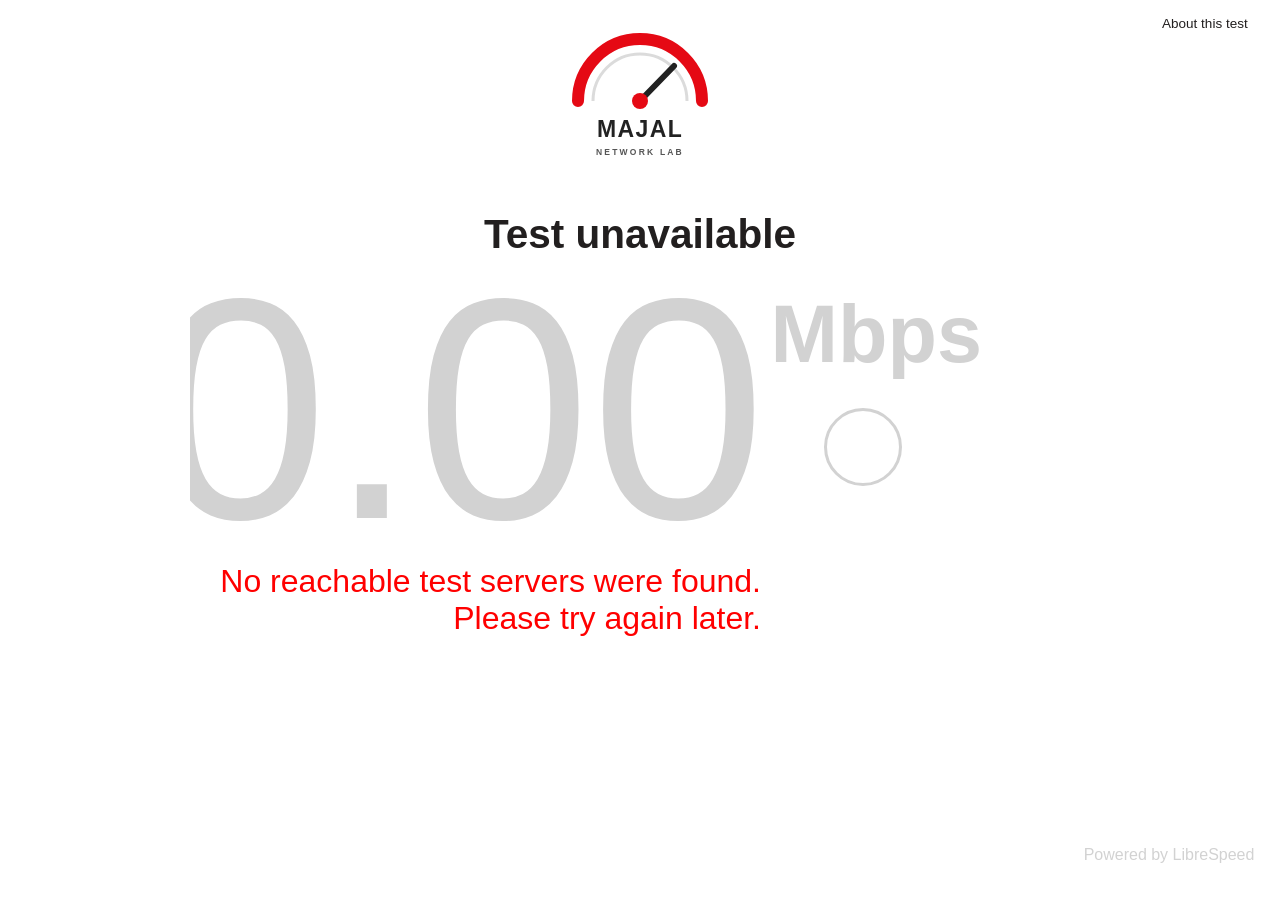
==== commit e655816d: "Remove leftover FAST.com social preview images" ====
--- a/index.html
+++ b/index.html
@@ -62,12 +62,11 @@
         <meta property="og:type"          content="website" />
         <meta property="og:title"         content="Majal Network Lab Speed Test" />
         <meta property="og:description"   content="Measure your download speed, upload speed, latency and jitter with Majal Network Lab." />
-        <meta property="og:image"         content="https://fast.com/assets/share/fb_en_____share_shot___.png" />
 
         <meta name="twitter:card" content="summary_large_image" />
         <meta name="twitter:title" content="Internet Speed Test" />
         <meta name="twitter:description" content="Measure your download speed, upload speed, latency and jitter with Majal Network Lab." />
-        <meta name="twitter:image" content="https://fast.com/assets/share/tw_en_____share_shot___.png" />
+
         <title>Internet Speed Test | Majal Network Lab</title>
     </head>
     <body language="en" localized="/localized.json">
--- a/app-07ba96.css
+++ b/app-07ba96.css
@@ -1 +1,3 @@
-html,body{background-color:white;color:#d2d2d2;font-family:Helvetica,arial,sans-serif;font-size:100%;width:100%;min-height:100%;margin:0;-moz-box-sizing:border-box;-webkit-box-sizing:border-box;-ms-box-sizing:border-box;box-sizing:border-box}.wrapper{width:100%;height:100%;-moz-box-sizing:border-box;-webkit-box-sizing:border-box;-ms-box-sizing:border-box;box-sizing:border-box}div.logo-container{width:100%}div.logo{width:175px;height:175px;margin-top:10px}div.powered-by{height:17px;width:148px;margin-top:8px;c padding-top:1em}.speed-container{width:100%;min-height:71vh}.speed-controls-container{width:100%;min-height:522px}.your-speed-message{font-size:52px;line-height:50px;min-height:52px;text-align:center;font-weight:bold;color:#221f1f}#your-speed-message{display:none}.bordered-speed-container{max-width:700px}.speed-results-container{font-size:305px;line-height:305px}.footer-container{padding:17px 58px 8px 58px}.speed-units-container{margin-top:26px;font-size:78px;font-weight:bold}.speed-progress-indicator-container{margin-top:26px;margin-left:52px}.speed-progress-indicator{border-width:3px}.speed-progress-indicator-icon{height:76px;width:76px;line-height:77px;font-size:52px}.speed-progress-indicator.in-progress>.spinner{width:77px;height:77px;border-radius:50px}.circle{width:62px;height:62px;-moz-border-radius:124px;-webkit-border-radius:124px;border-radius:124px}.help-header{cursor:pointer}.help-content-container{padding-top:17px;padding-bottom:17px;font-size:1em}.dropdown-content{max-height:300px}.extra-measurement-container{display:inline-block;text-align:left}.extra-measurement-container.succeeded{color:#221f1f}.right-aligned-text .extra-measurement-result{text-align:right;direction:ltr}.latency-container{display:inline-block;text-align:left;width:60%}.right-aligned-text .measurement-label{text-align:right;margin-left:18%}.right-aligned-text .config-item{text-align:right}.upload-container{display:inline-block;text-align:left;width:30%}.extra-details-container{overflow:auto;text-align:center;display:none}.extra-details-container.succeeded{color:#221f1f}.test-info-container{text-align:left;width:95%;margin-bottom:1vh}.latency-details-item{width:40%;display:inline-block}.right-aligned-text .latency-details-item{margin-left:8%}.extra-test-info-item{display:block}.test-info-group{display:inline-block;min-width:30%;margin-left:5%;flex-grow:1}.test-info-connection{width:25%;display:inline-block}.extra-measurement-value-container{font-size:69px;font-weight:bold}.share-container{padding-top:1px;font-size:19px;color:#4a4a4a}div.logo-container{height:21vh}div.logo{height:20vh;width:20vh;margin-top:2vh;background-size:contain;-webkit-background-size:contain;-moz-background-size:contain;-o-background-size:contain;background:url(assets/new-logo-vert-37861c.svg) no-repeat,linear-gradient(transparent,transparent)}div.powered-by{height:auto;width:auto;margin-top:1vh}.speed-container{overflow:auto;width:100vh}.speed-controls-container{overflow:auto;width:100vh;min-height:60vh}.speed-left-container{width:64%;display:inline-block;-moz-box-sizing:border-box;-webkit-box-sizing:border-box;-ms-box-sizing:border-box;box-sizing:border-box}.speed-right-container{width:34%;text-align:left;display:inline-block;vertical-align:top;-moz-box-sizing:border-box;-webkit-box-sizing:border-box;-ms-box-sizing:border-box;box-sizing:border-box}.bordered-speed-container{float:right;max-width:80vh}.speed-results-container{font-size:35vh;line-height:33vh;text-align:right}.speed-results-container.succeeded{color:#221f1f}.speed-results-container.failed{color:#221f1f}.footer-container{width:100%;padding:2vh 6vw 1vh 6vw;-moz-box-sizing:border-box;-webkit-box-sizing:border-box;-ms-box-sizing:border-box;box-sizing:border-box}.speed-units-container{margin-top:3vh;font-size:9vh}.speed-units-container.succeeded{color:#221f1f}.speed-units-container.failed{color:#221f1f}.speed-progress-indicator-container{margin-top:3vh;margin-left:6vh}@-webkit-keyframes uil-ring-anim{0%{-ms-transform:rotate(0);-moz-transform:rotate(0);-webkit-transform:rotate(0);-o-transform:rotate(0);transform:rotate(0)}100%{-ms-transform:rotate(360deg);-moz-transform:rotate(360deg);-webkit-transform:rotate(360deg);-o-transform:rotate(360deg);transform:rotate(360deg)}}@-webkit-keyframes uil-ring-anim{0%{-ms-transform:rotate(0);-moz-transform:rotate(0);-webkit-transform:rotate(0);-o-transform:rotate(0);transform:rotate(0)}100%{-ms-transform:rotate(360deg);-moz-transform:rotate(360deg);-webkit-transform:rotate(360deg);-o-transform:rotate(360deg);transform:rotate(360deg)}}@-moz-keyframes uil-ring-anim{0%{-ms-transform:rotate(0);-moz-transform:rotate(0);-webkit-transform:rotate(0);-o-transform:rotate(0);transform:rotate(0)}100%{-ms-transform:rotate(360deg);-moz-transform:rotate(360deg);-webkit-transform:rotate(360deg);-o-transform:rotate(360deg);transform:rotate(360deg)}}@-ms-keyframes uil-ring-anim{0%{-ms-transform:rotate(0);-moz-transform:rotate(0);-webkit-transform:rotate(0);-o-transform:rotate(0);transform:rotate(0)}100%{-ms-transform:rotate(360deg);-moz-transform:rotate(360deg);-webkit-transform:rotate(360deg);-o-transform:rotate(360deg);transform:rotate(360deg)}}@-moz-keyframes uil-ring-anim{0%{-ms-transform:rotate(0);-moz-transform:rotate(0);-webkit-transform:rotate(0);-o-transform:rotate(0);transform:rotate(0)}100%{-ms-transform:rotate(360deg);-moz-transform:rotate(360deg);-webkit-transform:rotate(360deg);-o-transform:rotate(360deg);transform:rotate(360deg)}}@-webkit-keyframes uil-ring-anim{0%{-ms-transform:rotate(0);-moz-transform:rotate(0);-webkit-transform:rotate(0);-o-transform:rotate(0);transform:rotate(0)}100%{-ms-transform:rotate(360deg);-moz-transform:rotate(360deg);-webkit-transform:rotate(360deg);-o-transform:rotate(360deg);transform:rotate(360deg)}}@-o-keyframes uil-ring-anim{0%{-ms-transform:rotate(0);-moz-transform:rotate(0);-webkit-transform:rotate(0);-o-transform:rotate(0);transform:rotate(0)}100%{-ms-transform:rotate(360deg);-moz-transform:rotate(360deg);-webkit-transform:rotate(360deg);-o-transform:rotate(360deg);transform:rotate(360deg)}}@keyframes uil-ring-anim{0%{-ms-transform:rotate(0);-moz-transform:rotate(0);-webkit-transform:rotate(0);-o-transform:rotate(0);transform:rotate(0)}100%{-ms-transform:rotate(360deg);-moz-transform:rotate(360deg);-webkit-transform:rotate(360deg);-o-transform:rotate(360deg);transform:rotate(360deg)}}.speed-progress-indicator{text-align:center;cursor:pointer;border-style:solid;border-width:.4vh;position:relative}.speed-progress-indicator-icon{height:8vh;width:8vh;line-height:8vh !important;font-size:6vh}.speed-progress-indicator.in-progress{border-color:#d2d2d2}.speed-progress-indicator.stopped{border-color:orange}.speed-progress-indicator.in-progress>.spinner{position:absolute;width:8vh;height:8vh;top:0;left:0;border-radius:4vh;box-shadow:0 .3vh 0 0 orange;-ms-animation:uil-ring-anim 1s linear infinite;-moz-animation:uil-ring-anim 1s linear infinite;-webkit-animation:uil-ring-anim 1s linear infinite;-o-animation:uil-ring-anim 1s linear infinite;animation:uil-ring-anim 1s linear infinite}.speed-progress-indicator.succeeded{border-color:#2ab72a;color:#221f1f}.speed-progress-indicator.failed{border-color:red;color:#221f1f}.your-speed-message{font-size:4.5vh;line-height:6vh;min-height:6vh}.error-message{color:red;font-size:2em;text-align:right;padding:5px;display:none}.test-help{text-align:center;display:inline-block}.circle{width:8vh;height:8vh;-moz-border-radius:16vh;-webkit-border-radius:16vh;border-radius:16vh}.circle-small{width:7vh;height:7vh;-moz-border-radius:14vh;-webkit-border-radius:14vh;border-radius:14vh}.after-test-actions-container{overflow:auto;color:#221f1f;display:none;text-align:center}a:link,a:visited,a:active{text-decoration:none;color:inherit}a:hover{cursor:pointer;color:#0092e1}.oc-icon{display:inline-block}a:hover .oc-icon-fb{color:#3b5998}a:hover .oc-icon-tw{color:#55acee}.oc-icon.active{color:#0092e1}.help-small-icon-container{line-height:7vh}.help-content-container{overflow:auto;text-align:left;padding-top:2vh;padding-bottom:2vh;font-size:1em;color:#221f1f;width:100%;display:none}.centered{display:block;margin-left:auto;margin-right:auto}.right-aligned-text{text-align:justify;direction:rtl}.share-container{font-size:6vh}.help-container{width:100%;display:inline-block;color:#4a4a4a}.powered-by-container{float:right;position:static;bottom:2vh;padding-right:2vw}.dropbtn{background-color:transparent;color:#221f1f;padding:.5em;font-size:1em;width:250px;text-align:right;border:0;cursor:pointer}.dropbtn:hover,.dropbtn:focus{color:#d2d2d2}.dropdown{position:relative;display:inline-block;float:right}.dropdown-content{font-size:1em;display:none;position:absolute;background-color:#f9f9f9;box-shadow:0 8px 16px 0 rgba(0,0,0,0.2);right:0;max-height:40vh;width:100%;overflow-y:scroll;z-index:100}.dropdown-content a{color:#221f1f;padding:.5em .3em;text-decoration:none;display:block}.dropdown-content a:hover{background-color:#f1f1f1;cursor:pointer}.language-selector-container{top:1vh;right:2vw;min-width:150px;font-size:1.5vh !important;position:absolute;text-align:right}.privacy-link-container{color:#221f1f;padding:.5em;float:right}.show{display:block}.test-context-container{margin-left:5%;width:90%;font-size:1.75vh;text-align:center}.test-config-container{display:none;margin-left:auto;margin-right:auto;width:90%;color:#221f1f}.test-text-config{width:40pt;font-size:1.75vh}.config-item{display:inline-table;margin:1vh 2vw 0 0;text-align:left}.measurement-label{width:80%;display:inline-block;font-weight:bold;border-bottom:solid 1px;border-color:#d5d4d1;padding-bottom:.75vh;margin-bottom:.75vh;text-align:left;font-size:2.5vh}.measurement-details-label{font-size:2vh;text-align:left;padding-bottom:.5vh}.right-aligned-text .measurement-details-label{text-align:right}.measurement-details-label.succeeded{color:#6b6967}#redirect-to-fast-com{position:absolute;width:100%;height:100%;top:0;left:0;z-index:1}.extra-measurement-value-container{font-size:7vh}.extra-measurement-value-container.succeeded{color:#221f1f}.server-info-container{width:100%;text-align:right}.client-info-container{width:100%;text-align:left}.usage-info-container{width:85%;text-align:center;margin-left:5%;margin-right:5%;border:1pt solid;border-radius:4pt;border-color:#d5d4d1;padding:1vh;font-size:2vh}.more-info-link{border-radius:1vh;border:.2vh solid;padding:1vh 1.5vw;color:#797777 !important;border-color:#7b7b7b;margin-top:7vh;font-size:2.5vh}.more-info-link:hover{cursor:pointer;color:#0092e1 !important;border-color:#0092e1}.test-config-controls{text-align:center;margin-top:16px}.test-info-icon{width:5vh;font-size:5vh}.extra-metrics-container{margin-bottom:1vh}@media all and (orientation:portrait){div.logo{height:20vw;width:20vw}div.powered-by{height:2vw;width:17vw;margin-top:1vw}.speed-container{width:100% !important}.speed-controls-container{width:100% !important}.speed-results-container{font-size:35vw;line-height:33vw}.bordered-speed-container{float:right;max-width:80vw}.speed-units-container{margin-top:3vw;font-size:9vw}.speed-progress-indicator{border-width:.4vw}.speed-progress-indicator.in-progress>.spinner{width:8vw;height:8vw;border-radius:4vw;box-shadow:0 .3vw 0 0 orange}.circle{width:8vw;height:8vw;-moz-border-radius:16vw;-webkit-border-radius:16vw;border-radius:16vw}.circle-small{width:7vw;height:7vw;-moz-border-radius:14vw;-webkit-border-radius:14vw;border-radius:14vw}.help-small-icon-container{line-height:7vw}.speed-progress-indicator-container{margin-top:3vw;margin-left:6vw}.speed-progress-indicator-icon{height:8vw;width:8vw;font-size:6vw;line-height:8vw !important}.help-content-container{padding-top:2vw;padding-bottom:2vw}.your-speed-message{font-size:4.5vw;line-height:6vw;min-height:6vw}.extra-measurement-value-container{font-size:7vw}.icon-result-summary{font-size:5vw;margin:1vw}.test-info-icon{width:5vw;font-size:5vw}.extra-metrics-container{margin-top:2vh}.test-info-container{margin-top:2vh}.usage-info-container{margin-top:2vh}.more-info-link{font-size:3vw}}.tooltip{position:relative;display:inline-block}.tooltip .tooltiptext{visibility:hidden;background-color:#555;color:#fff;text-align:center;padding:5px 0;border-radius:6px;position:absolute;z-index:1;bottom:125%;left:50%;margin-left:-50%;font-size:1em;line-height:2em;opacity:0;transition:opacity 1s}.tooltip .tooltiptext::after{content:"";position:absolute;top:100%;left:50%;margin-left:-5px;border-width:5px;border-style:solid;border-color:#555 transparent transparent transparent}.tooltip:hover .tooltiptext{visibility:visible;opacity:1}.more-details-link{text-align:center;color:#221f1f;text-decoration:underline;font-size:100%}.hidden{display:none}.more-info-container{width:fit-content;width:-moz-fit-content;display:table}.test-info-location-header{font-weight:bold}#show-more-details-link{display:none}.localized a{text-decoration:underline;color:-webkit-link}.test-config-btn{padding:8px;border-radius:5px;border:1px solid;color:#797777 !important;border-color:#7b7b7b}.test-config-btn:hover{cursor:pointer;color:#0092e1 !important;border-color:#0092e1}.config-label{padding-left:8pt}.config-label-cbx{padding-left:4pt}.config-cbx{height:1.25vh;width:1.25vh}
+html,body{background-color:white;color:#d2d2d2;font-family:Helvetica,arial,sans-serif;font-size:100%;width:100%;min-height:100%;margin:0;-moz-box-sizing:border-box;-webkit-box-sizing:border-box;-ms-box-sizing:border-box;box-sizing:border-box}.wrapper{width:100%;height:100%;-moz-box-sizing:border-box;-webkit-box-sizing:border-box;-ms-box-sizing:border-box;box-sizing:border-box}div.logo-container{width:100%}div.logo{width:175px;height:175px;margin-top:10px}div.powered-by{height:17px;width:148px;margin-top:8px;c padding-top:1em}.speed-container{width:100%;min-height:71vh}.speed-controls-container{width:100%;min-height:522px}.your-speed-message{font-size:52px;line-height:50px;min-height:52px;text-align:center;font-weight:bold;color:#221f1f}#your-speed-message{display:block}.bordered-speed-container{max-width:700px}.speed-results-container{font-size:305px;line-height:305px}.footer-container{padding:17px 58px 8px 58px}.speed-units-container{margin-top:26px;font-size:78px;font-weight:bold}.speed-progress-indicator-container{margin-top:26px;margin-left:52px}.speed-progress-indicator{border-width:3px}.speed-progress-indicator-icon{height:76px;width:76px;line-height:77px;font-size:52px}.speed-progress-indicator.in-progress>.spinner{width:77px;height:77px;border-radius:50px}.circle{width:62px;height:62px;-moz-border-radius:124px;-webkit-border-radius:124px;border-radius:124px}.help-header{cursor:pointer}.help-content-container{padding-top:17px;padding-bottom:17px;font-size:1em}.dropdown-content{max-height:300px}.extra-measurement-container{display:inline-block;text-align:left}.extra-measurement-container.succeeded{color:#221f1f}.right-aligned-text .extra-measurement-result{text-align:right;direction:ltr}.latency-container{display:inline-block;text-align:left;width:60%}.right-aligned-text .measurement-label{text-align:right;margin-left:18%}.right-aligned-text .config-item{text-align:right}.upload-container{display:inline-block;text-align:left;width:30%}.extra-details-container{overflow:auto;text-align:center;display:none}.extra-details-container.succeeded{color:#221f1f}.test-info-container{text-align:left;width:95%;margin-bottom:1vh}.latency-details-item{width:40%;display:inline-block}.right-aligned-text .latency-details-item{margin-left:8%}.extra-test-info-item{display:block}.test-info-group{display:inline-block;min-width:30%;margin-left:5%;flex-grow:1}.test-info-connection{width:25%;display:inline-block}.extra-measurement-value-container{font-size:69px;font-weight:bold}.share-container{padding-top:1px;font-size:19px;color:#4a4a4a}div.logo-container{height:21vh}div.logo{height:20vh;width:20vh;margin-top:2vh;background-size:contain;-webkit-background-size:contain;-moz-background-size:contain;-o-background-size:contain;background:url(assets/new-logo-vert-37861c.svg) no-repeat,linear-gradient(transparent,transparent)}div.powered-by{height:auto;width:auto;margin-top:1vh}.speed-container{overflow:auto;width:100vh}.speed-controls-container{overflow:auto;width:100vh;min-height:60vh}.speed-left-container{width:64%;display:inline-block;-moz-box-sizing:border-box;-webkit-box-sizing:border-box;-ms-box-sizing:border-box;box-sizing:border-box}.speed-right-container{width:34%;text-align:left;display:inline-block;vertical-align:top;-moz-box-sizing:border-box;-webkit-box-sizing:border-box;-ms-box-sizing:border-box;box-sizing:border-box}.bordered-speed-container{float:right;max-width:80vh}.speed-results-container{font-size:35vh;line-height:33vh;text-align:right}.speed-results-container.succeeded{color:#221f1f}.speed-results-container.failed{color:#221f1f}.footer-container{width:100%;padding:2vh 6vw 1vh 6vw;-moz-box-sizing:border-box;-webkit-box-sizing:border-box;-ms-box-sizing:border-box;box-sizing:border-box}.speed-units-container{margin-top:3vh;font-size:9vh}.speed-units-container.succeeded{color:#221f1f}.speed-units-container.failed{color:#221f1f}.speed-progress-indicator-container{margin-top:3vh;margin-left:6vh}@-webkit-keyframes uil-ring-anim{0%{-ms-transform:rotate(0);-moz-transform:rotate(0);-webkit-transform:rotate(0);-o-transform:rotate(0);transform:rotate(0)}100%{-ms-transform:rotate(360deg);-moz-transform:rotate(360deg);-webkit-transform:rotate(360deg);-o-transform:rotate(360deg);transform:rotate(360deg)}}@-webkit-keyframes uil-ring-anim{0%{-ms-transform:rotate(0);-moz-transform:rotate(0);-webkit-transform:rotate(0);-o-transform:rotate(0);transform:rotate(0)}100%{-ms-transform:rotate(360deg);-moz-transform:rotate(360deg);-webkit-transform:rotate(360deg);-o-transform:rotate(360deg);transform:rotate(360deg)}}@-moz-keyframes uil-ring-anim{0%{-ms-transform:rotate(0);-moz-transform:rotate(0);-webkit-transform:rotate(0);-o-transform:rotate(0);transform:rotate(0)}100%{-ms-transform:rotate(360deg);-moz-transform:rotate(360deg);-webkit-transform:rotate(360deg);-o-transform:rotate(360deg);transform:rotate(360deg)}}@-ms-keyframes uil-ring-anim{0%{-ms-transform:rotate(0);-moz-transform:rotate(0);-webkit-transform:rotate(0);-o-transform:rotate(0);transform:rotate(0)}100%{-ms-transform:rotate(360deg);-moz-transform:rotate(360deg);-webkit-transform:rotate(360deg);-o-transform:rotate(360deg);transform:rotate(360deg)}}@-moz-keyframes uil-ring-anim{0%{-ms-transform:rotate(0);-moz-transform:rotate(0);-webkit-transform:rotate(0);-o-transform:rotate(0);transform:rotate(0)}100%{-ms-transform:rotate(360deg);-moz-transform:rotate(360deg);-webkit-transform:rotate(360deg);-o-transform:rotate(360deg);transform:rotate(360deg)}}@-webkit-keyframes uil-ring-anim{0%{-ms-transform:rotate(0);-moz-transform:rotate(0);-webkit-transform:rotate(0);-o-transform:rotate(0);transform:rotate(0)}100%{-ms-transform:rotate(360deg);-moz-transform:rotate(360deg);-webkit-transform:rotate(360deg);-o-transform:rotate(360deg);transform:rotate(360deg)}}@-o-keyframes uil-ring-anim{0%{-ms-transform:rotate(0);-moz-transform:rotate(0);-webkit-transform:rotate(0);-o-transform:rotate(0);transform:rotate(0)}100%{-ms-transform:rotate(360deg);-moz-transform:rotate(360deg);-webkit-transform:rotate(360deg);-o-transform:rotate(360deg);transform:rotate(360deg)}}@keyframes uil-ring-anim{0%{-ms-transform:rotate(0);-moz-transform:rotate(0);-webkit-transform:rotate(0);-o-transform:rotate(0);transform:rotate(0)}100%{-ms-transform:rotate(360deg);-moz-transform:rotate(360deg);-webkit-transform:rotate(360deg);-o-transform:rotate(360deg);transform:rotate(360deg)}}.speed-progress-indicator{text-align:center;cursor:pointer;border-style:solid;border-width:.4vh;position:relative}.speed-progress-indicator-icon{height:8vh;width:8vh;line-height:8vh !important;font-size:6vh}.speed-progress-indicator.in-progress{border-color:#d2d2d2}.speed-progress-indicator.stopped{border-color:orange}.speed-progress-indicator.in-progress>.spinner{position:absolute;width:8vh;height:8vh;top:0;left:0;border-radius:4vh;box-shadow:0 .3vh 0 0 orange;-ms-animation:uil-ring-anim 1s linear infinite;-moz-animation:uil-ring-anim 1s linear infinite;-webkit-animation:uil-ring-anim 1s linear infinite;-o-animation:uil-ring-anim 1s linear infinite;animation:uil-ring-anim 1s linear infinite}.speed-progress-indicator.succeeded{border-color:#2ab72a;color:#221f1f}.speed-progress-indicator.failed{border-color:red;color:#221f1f}.your-speed-message{font-size:4.5vh;line-height:6vh;min-height:6vh}.error-message{color:red;font-size:2em;text-align:right;padding:5px;display:none}.test-help{text-align:center;display:inline-block}.circle{width:8vh;height:8vh;-moz-border-radius:16vh;-webkit-border-radius:16vh;border-radius:16vh}.circle-small{width:7vh;height:7vh;-moz-border-radius:14vh;-webkit-border-radius:14vh;border-radius:14vh}.after-test-actions-container{overflow:auto;color:#221f1f;display:none;text-align:center}a:link,a:visited,a:active{text-decoration:none;color:inherit}a:hover{cursor:pointer;color:#0092e1}.oc-icon{display:inline-block}a:hover .oc-icon-fb{color:#3b5998}a:hover .oc-icon-tw{color:#55acee}.oc-icon.active{color:#0092e1}.help-small-icon-container{line-height:7vh}.help-content-container{overflow:auto;text-align:left;padding-top:2vh;padding-bottom:2vh;font-size:1em;color:#221f1f;width:100%;display:none}.centered{display:block;margin-left:auto;margin-right:auto}.right-aligned-text{text-align:justify;direction:rtl}.share-container{font-size:6vh}.help-container{width:100%;display:inline-block;color:#4a4a4a}.powered-by-container{float:right;position:static;bottom:2vh;padding-right:2vw}.dropbtn{background-color:transparent;color:#221f1f;padding:.5em;font-size:1em;width:250px;text-align:right;border:0;cursor:pointer}.dropbtn:hover,.dropbtn:focus{color:#d2d2d2}.dropdown{position:relative;display:inline-block;float:right}.dropdown-content{font-size:1em;display:none;position:absolute;background-color:#f9f9f9;box-shadow:0 8px 16px 0 rgba(0,0,0,0.2);right:0;max-height:40vh;width:100%;overflow-y:scroll;z-index:100}.dropdown-content a{color:#221f1f;padding:.5em .3em;text-decoration:none;display:block}.dropdown-content a:hover{background-color:#f1f1f1;cursor:pointer}.language-selector-container{top:1vh;right:2vw;min-width:150px;font-size:1.5vh !important;position:absolute;text-align:right}.privacy-link-container{color:#221f1f;padding:.5em;float:right}.show{display:block}.test-context-container{margin-left:5%;width:90%;font-size:1.75vh;text-align:center}.test-config-container{display:none;margin-left:auto;margin-right:auto;width:90%;color:#221f1f}.test-text-config{width:40pt;font-size:1.75vh}.config-item{display:inline-table;margin:1vh 2vw 0 0;text-align:left}.measurement-label{width:80%;display:inline-block;font-weight:bold;border-bottom:solid 1px;border-color:#d5d4d1;padding-bottom:.75vh;margin-bottom:.75vh;text-align:left;font-size:2.5vh}.measurement-details-label{font-size:2vh;text-align:left;padding-bottom:.5vh}.right-aligned-text .measurement-details-label{text-align:right}.measurement-details-label.succeeded{color:#6b6967}#redirect-to-fast-com{position:absolute;width:100%;height:100%;top:0;left:0;z-index:1}.extra-measurement-value-container{font-size:7vh}.extra-measurement-value-container.succeeded{color:#221f1f}.server-info-container{width:100%;text-align:right}.client-info-container{width:100%;text-align:left}.usage-info-container{width:85%;text-align:center;margin-left:5%;margin-right:5%;border:1pt solid;border-radius:4pt;border-color:#d5d4d1;padding:1vh;font-size:2vh}.more-info-link{border-radius:1vh;border:.2vh solid;padding:1vh 1.5vw;color:#797777 !important;border-color:#7b7b7b;margin-top:7vh;font-size:2.5vh}.more-info-link:hover{cursor:pointer;color:#0092e1 !important;border-color:#0092e1}.test-config-controls{text-align:center;margin-top:16px}.test-info-icon{width:5vh;font-size:5vh}.extra-metrics-container{margin-bottom:1vh}@media all and (orientation:portrait){div.logo{height:20vw;width:20vw}div.powered-by{height:2vw;width:17vw;margin-top:1vw}.speed-container{width:100% !important}.speed-controls-container{width:100% !important}.speed-results-container{font-size:35vw;line-height:33vw}.bordered-speed-container{float:right;max-width:80vw}.speed-units-container{margin-top:3vw;font-size:9vw}.speed-progress-indicator{border-width:.4vw}.speed-progress-indicator.in-progress>.spinner{width:8vw;height:8vw;border-radius:4vw;box-shadow:0 .3vw 0 0 orange}.circle{width:8vw;height:8vw;-moz-border-radius:16vw;-webkit-border-radius:16vw;border-radius:16vw}.circle-small{width:7vw;height:7vw;-moz-border-radius:14vw;-webkit-border-radius:14vw;border-radius:14vw}.help-small-icon-container{line-height:7vw}.speed-progress-indicator-container{margin-top:3vw;margin-left:6vw}.speed-progress-indicator-icon{height:8vw;width:8vw;font-size:6vw;line-height:8vw !important}.help-content-container{padding-top:2vw;padding-bottom:2vw}.your-speed-message{font-size:4.5vw;line-height:6vw;min-height:6vw}.extra-measurement-value-container{font-size:7vw}.icon-result-summary{font-size:5vw;margin:1vw}.test-info-icon{width:5vw;font-size:5vw}.extra-metrics-container{margin-top:2vh}.test-info-container{margin-top:2vh}.usage-info-container{margin-top:2vh}.more-info-link{font-size:3vw}}.tooltip{position:relative;display:inline-block}.tooltip .tooltiptext{visibility:hidden;background-color:#555;color:#fff;text-align:center;padding:5px 0;border-radius:6px;position:absolute;z-index:1;bottom:125%;left:50%;margin-left:-50%;font-size:1em;line-height:2em;opacity:0;transition:opacity 1s}.tooltip .tooltiptext::after{content:"";position:absolute;top:100%;left:50%;margin-left:-5px;border-width:5px;border-style:solid;border-color:#555 transparent transparent transparent}.tooltip:hover .tooltiptext{visibility:visible;opacity:1}.more-details-link{text-align:center;color:#221f1f;text-decoration:underline;font-size:100%}.hidden{display:none}.more-info-container{width:fit-content;width:-moz-fit-content;display:table}.test-info-location-header{font-weight:bold}#show-more-details-link{display:none}.localized a{text-decoration:underline;color:-webkit-link}.test-config-btn{padding:8px;border-radius:5px;border:1px solid;color:#797777 !important;border-color:#7b7b7b}.test-config-btn:hover{cursor:pointer;color:#0092e1 !important;border-color:#0092e1}.config-label{padding-left:8pt}.config-label-cbx{padding-left:4pt}.config-cbx{height:1.25vh;width:1.25vh}
+
+#speed-progress-indicator{cursor:pointer}
